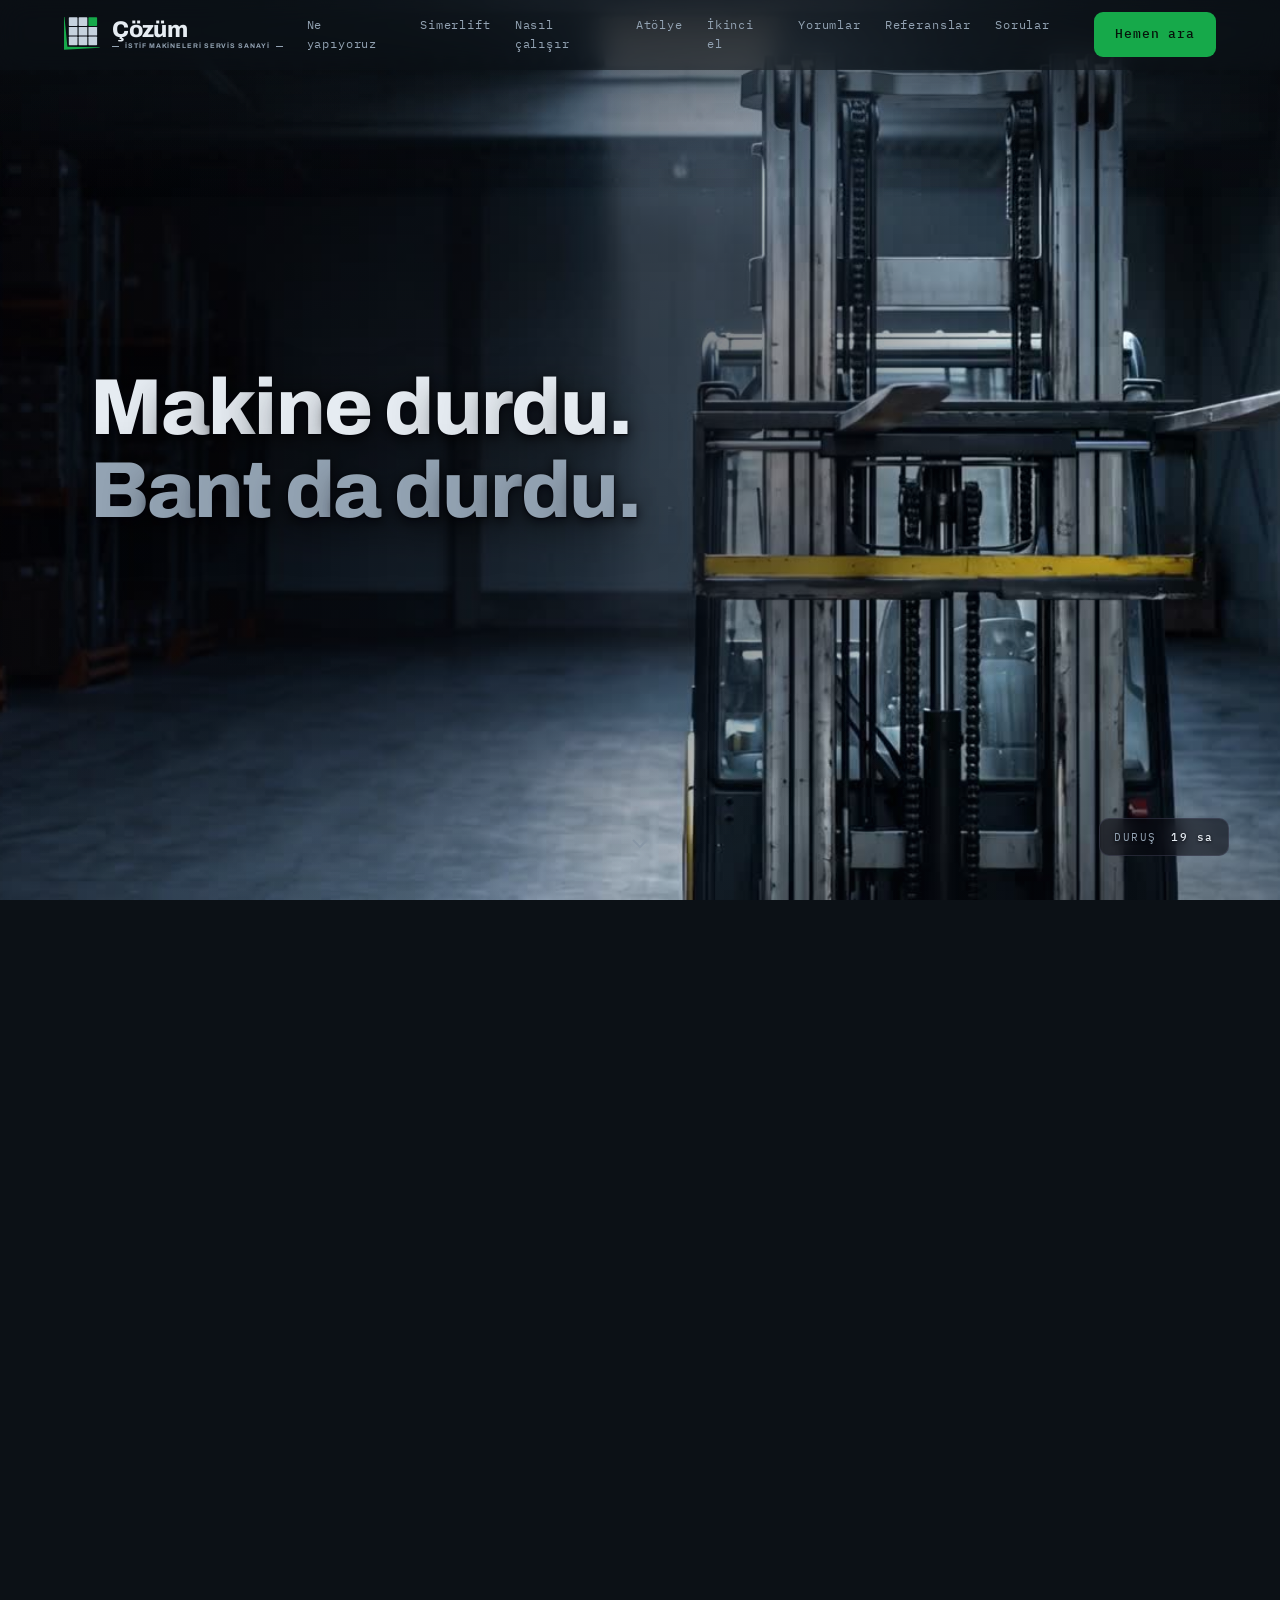
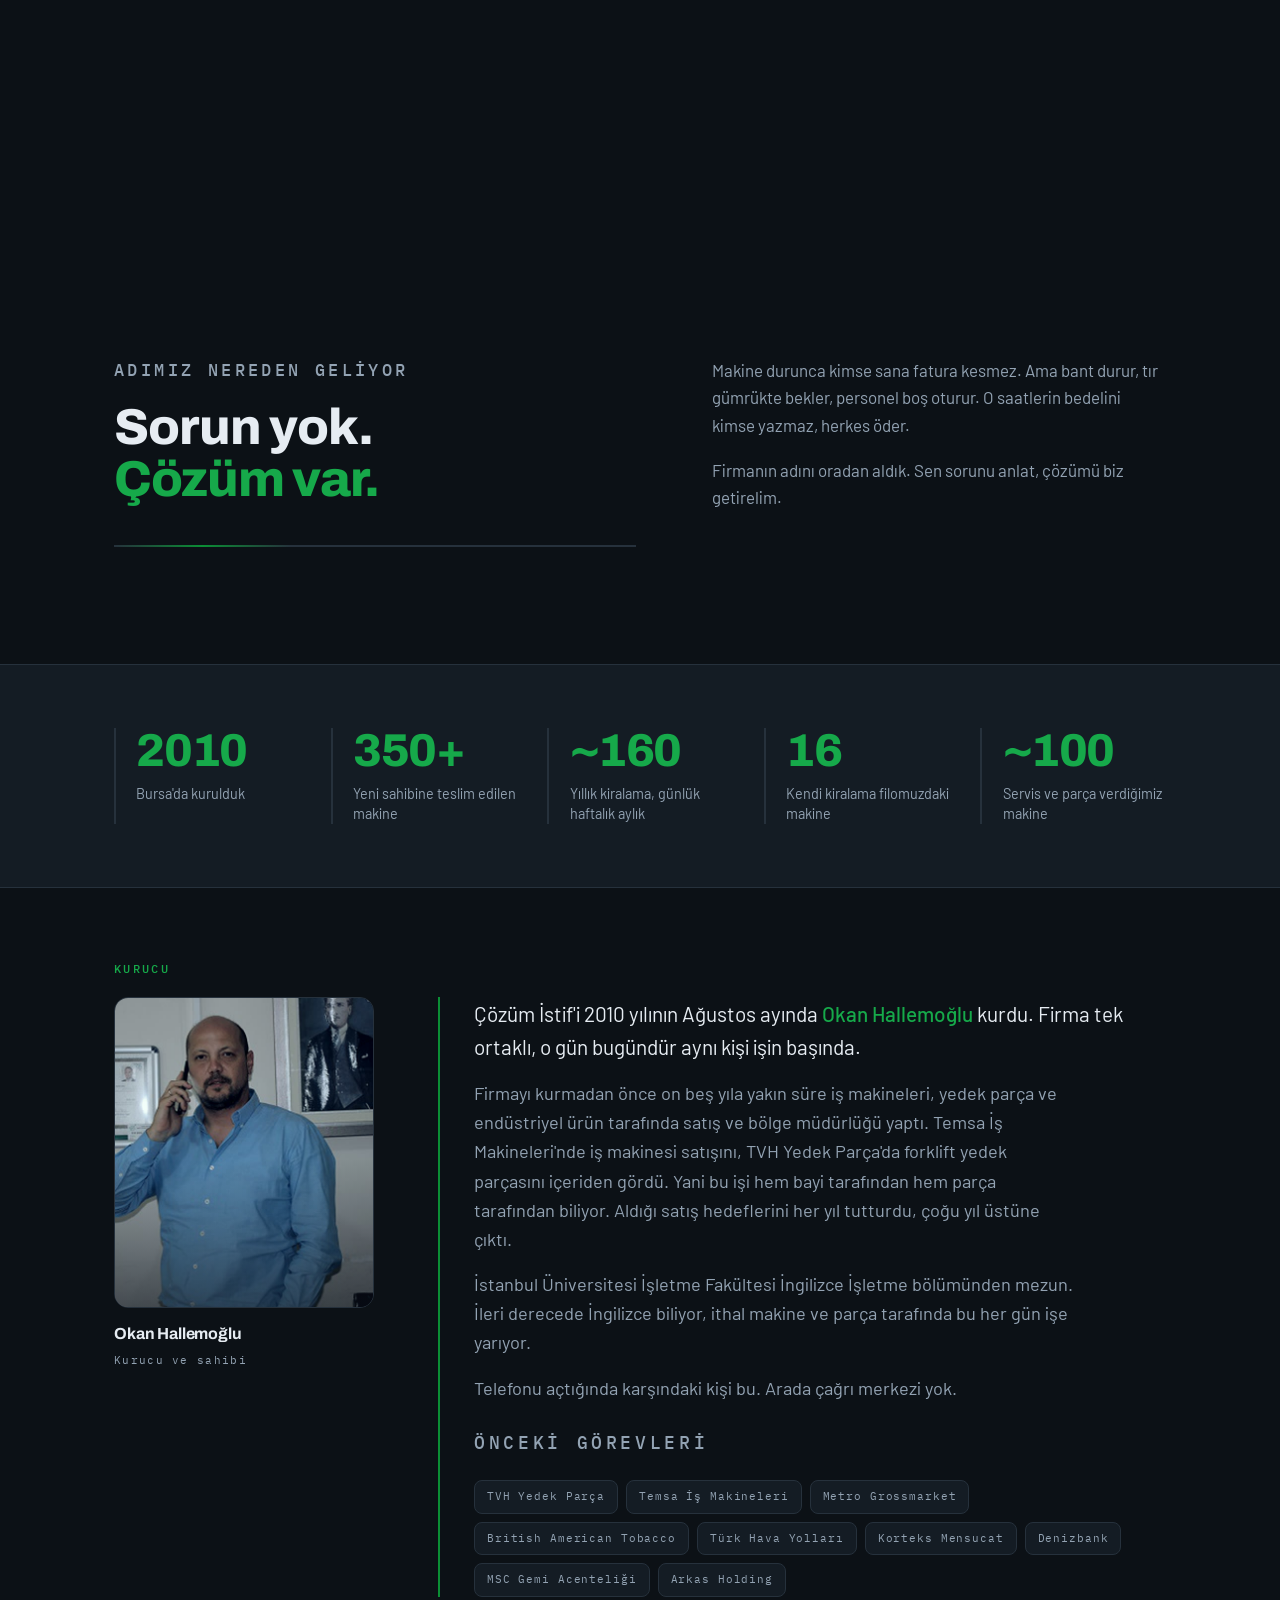
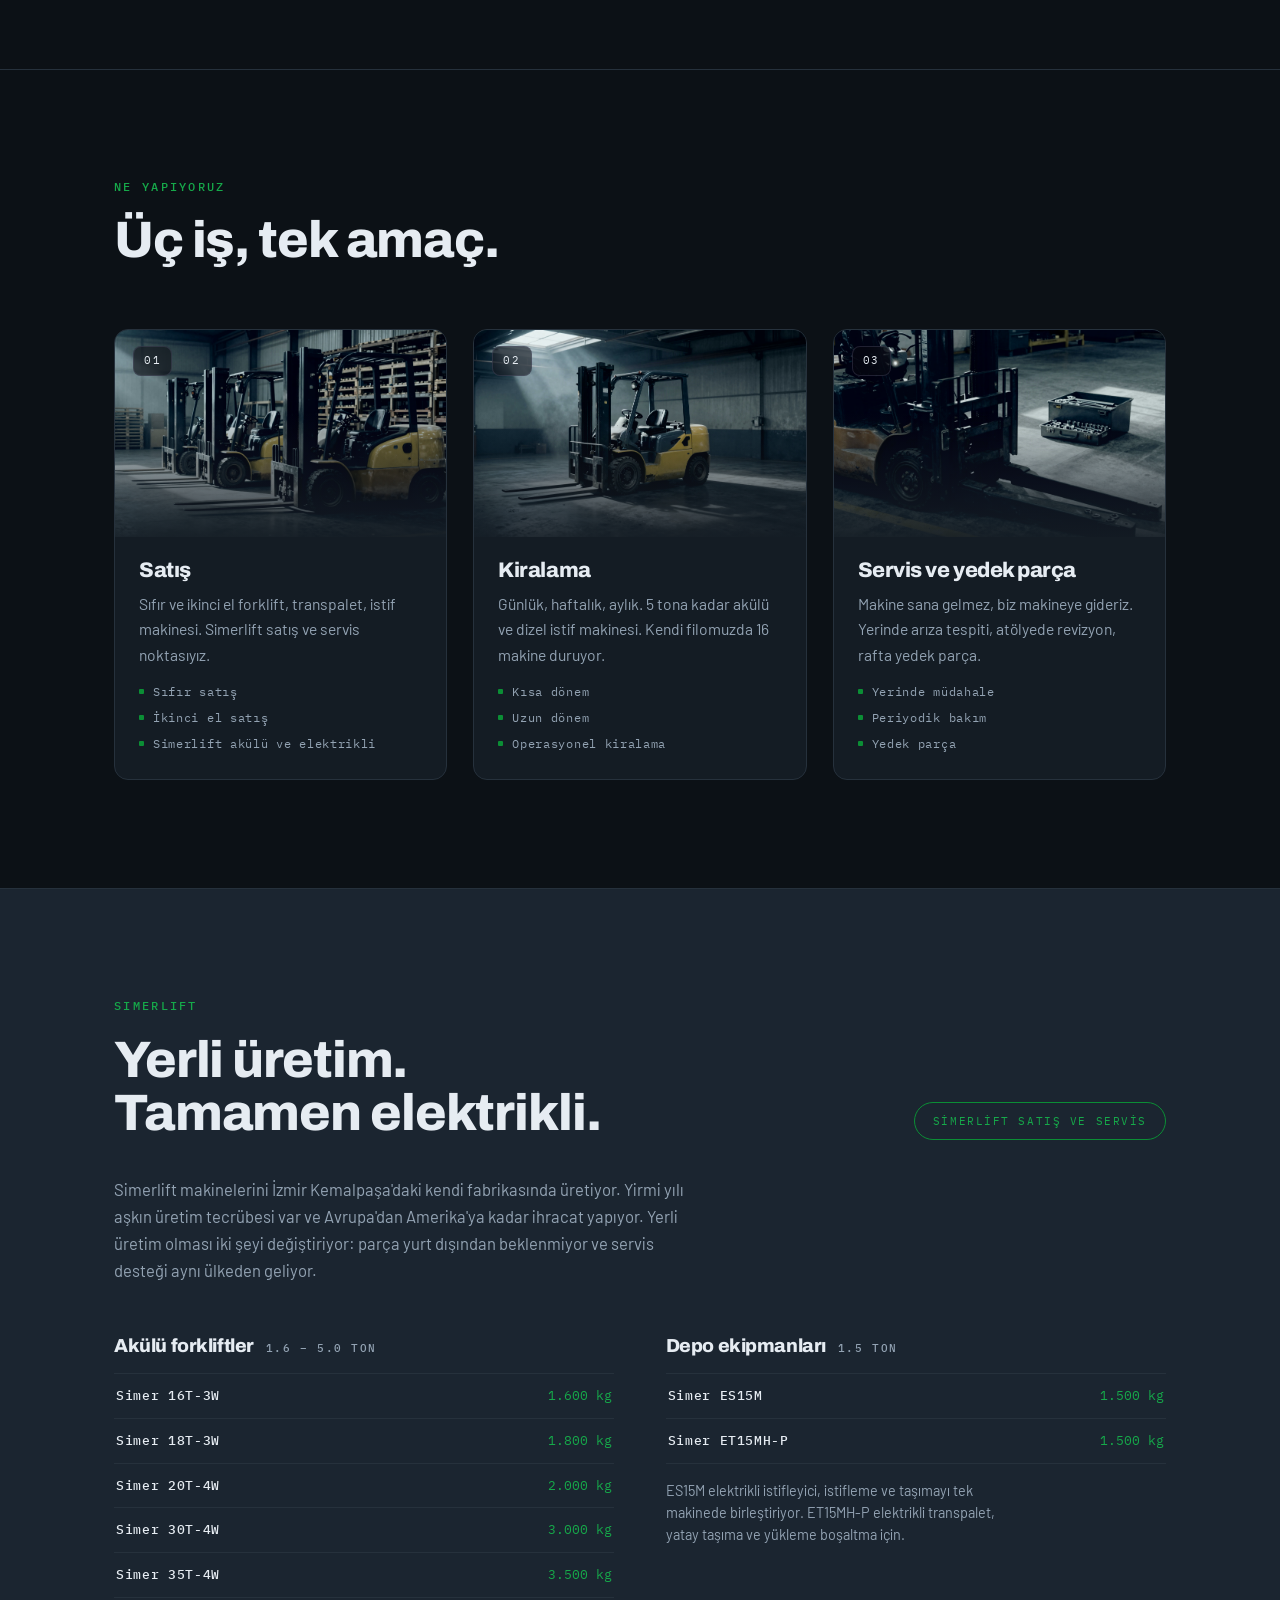
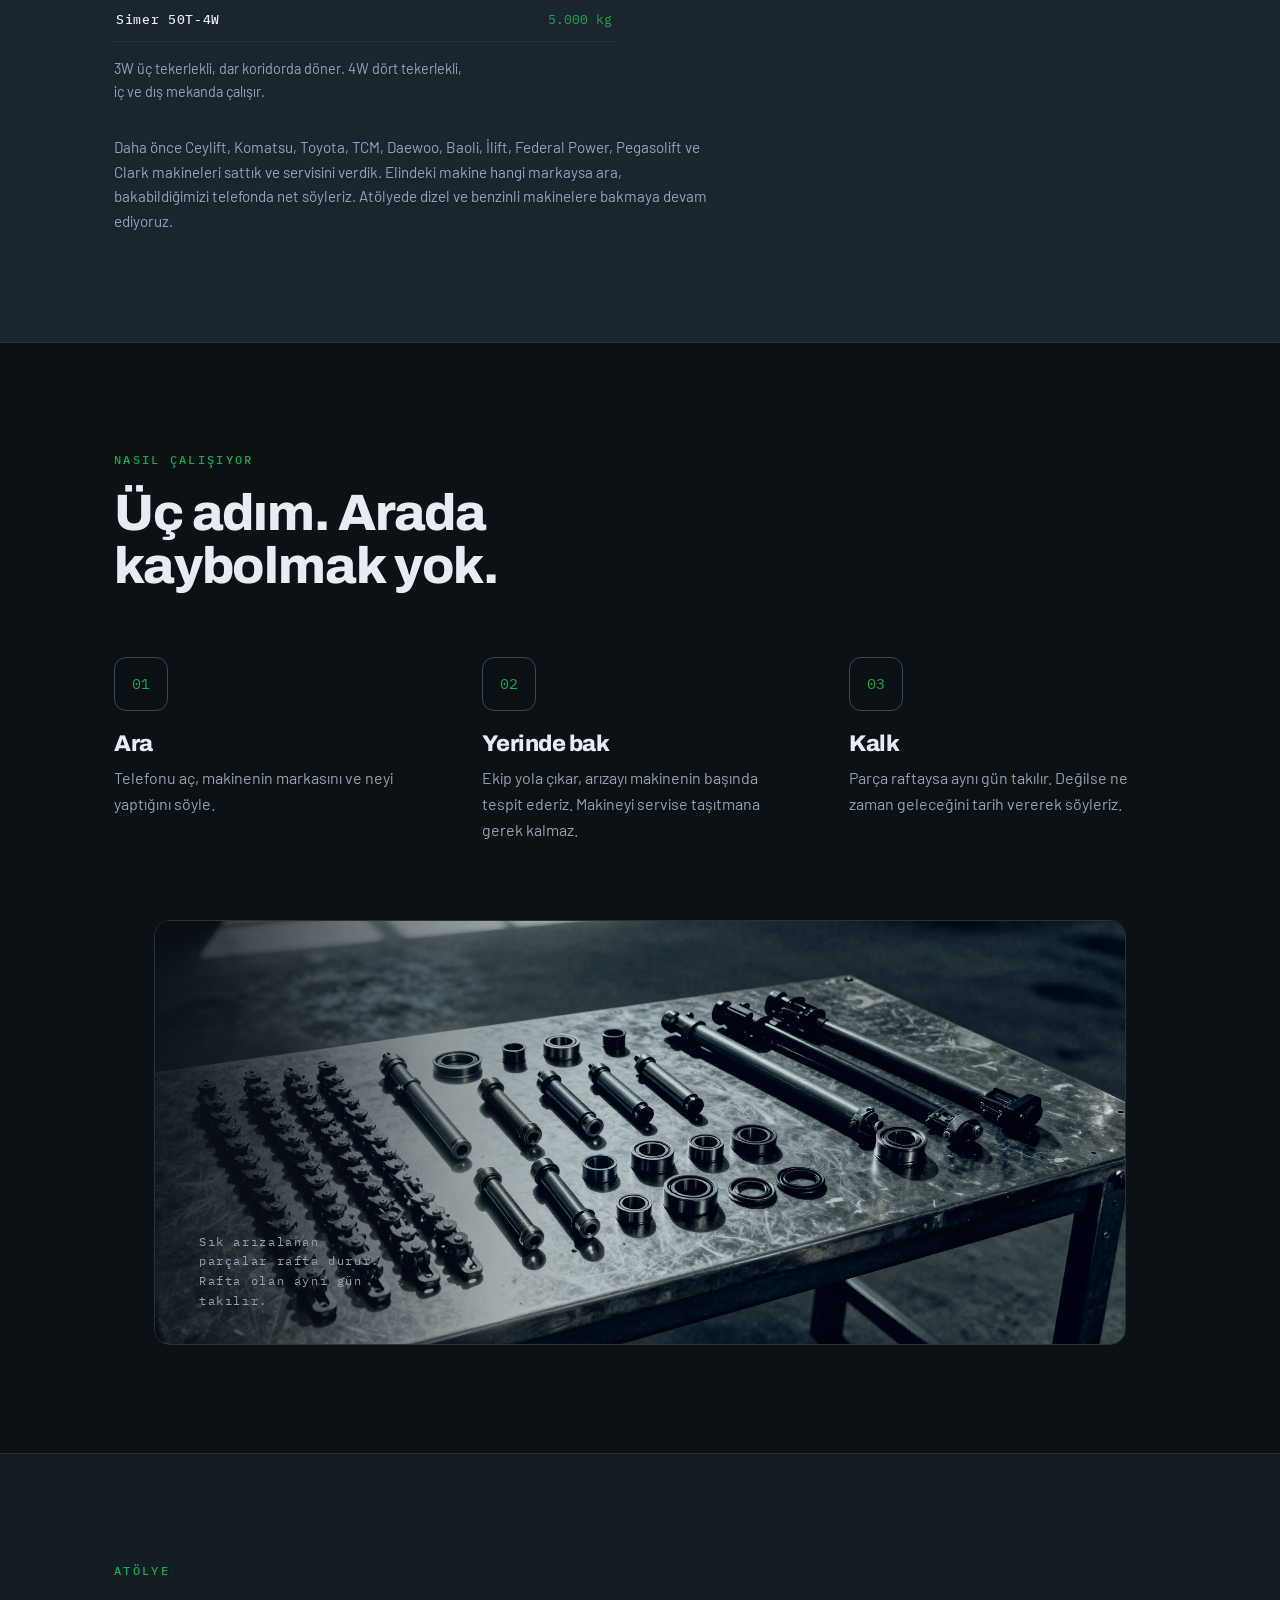
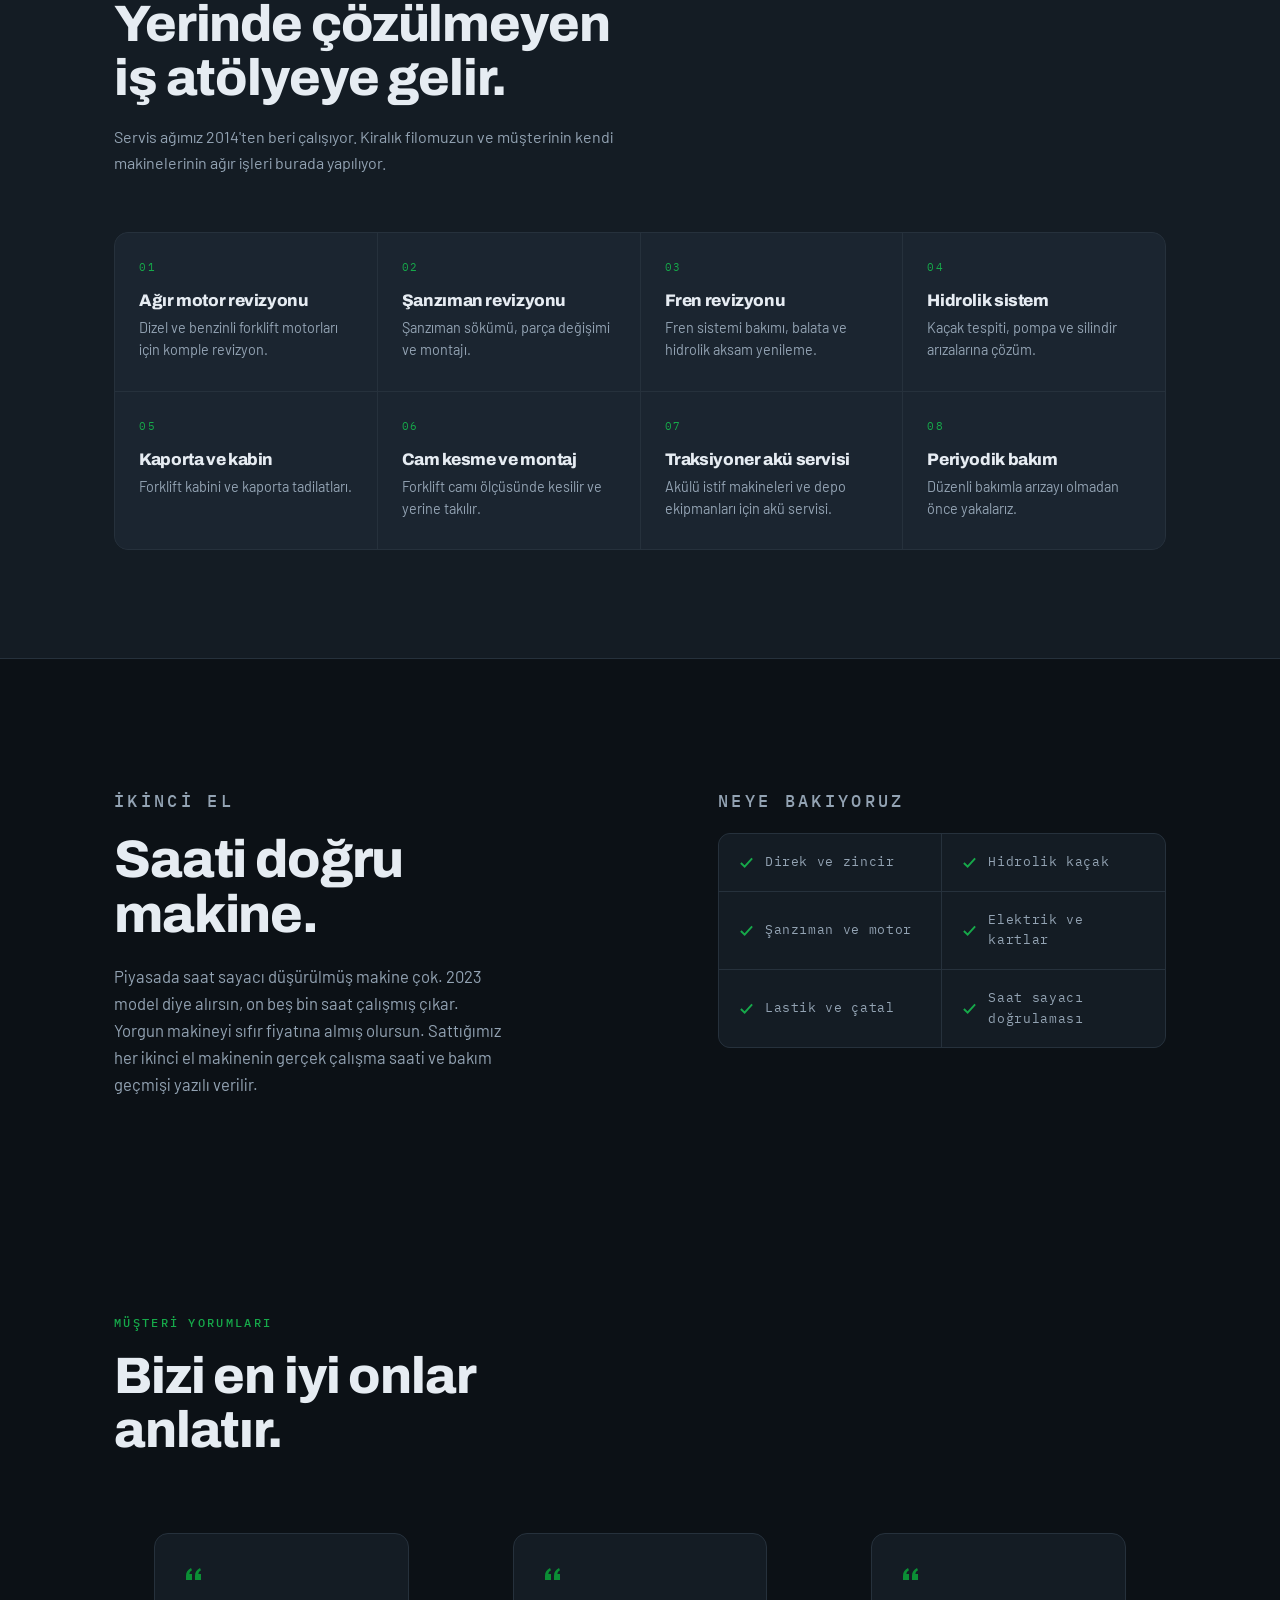
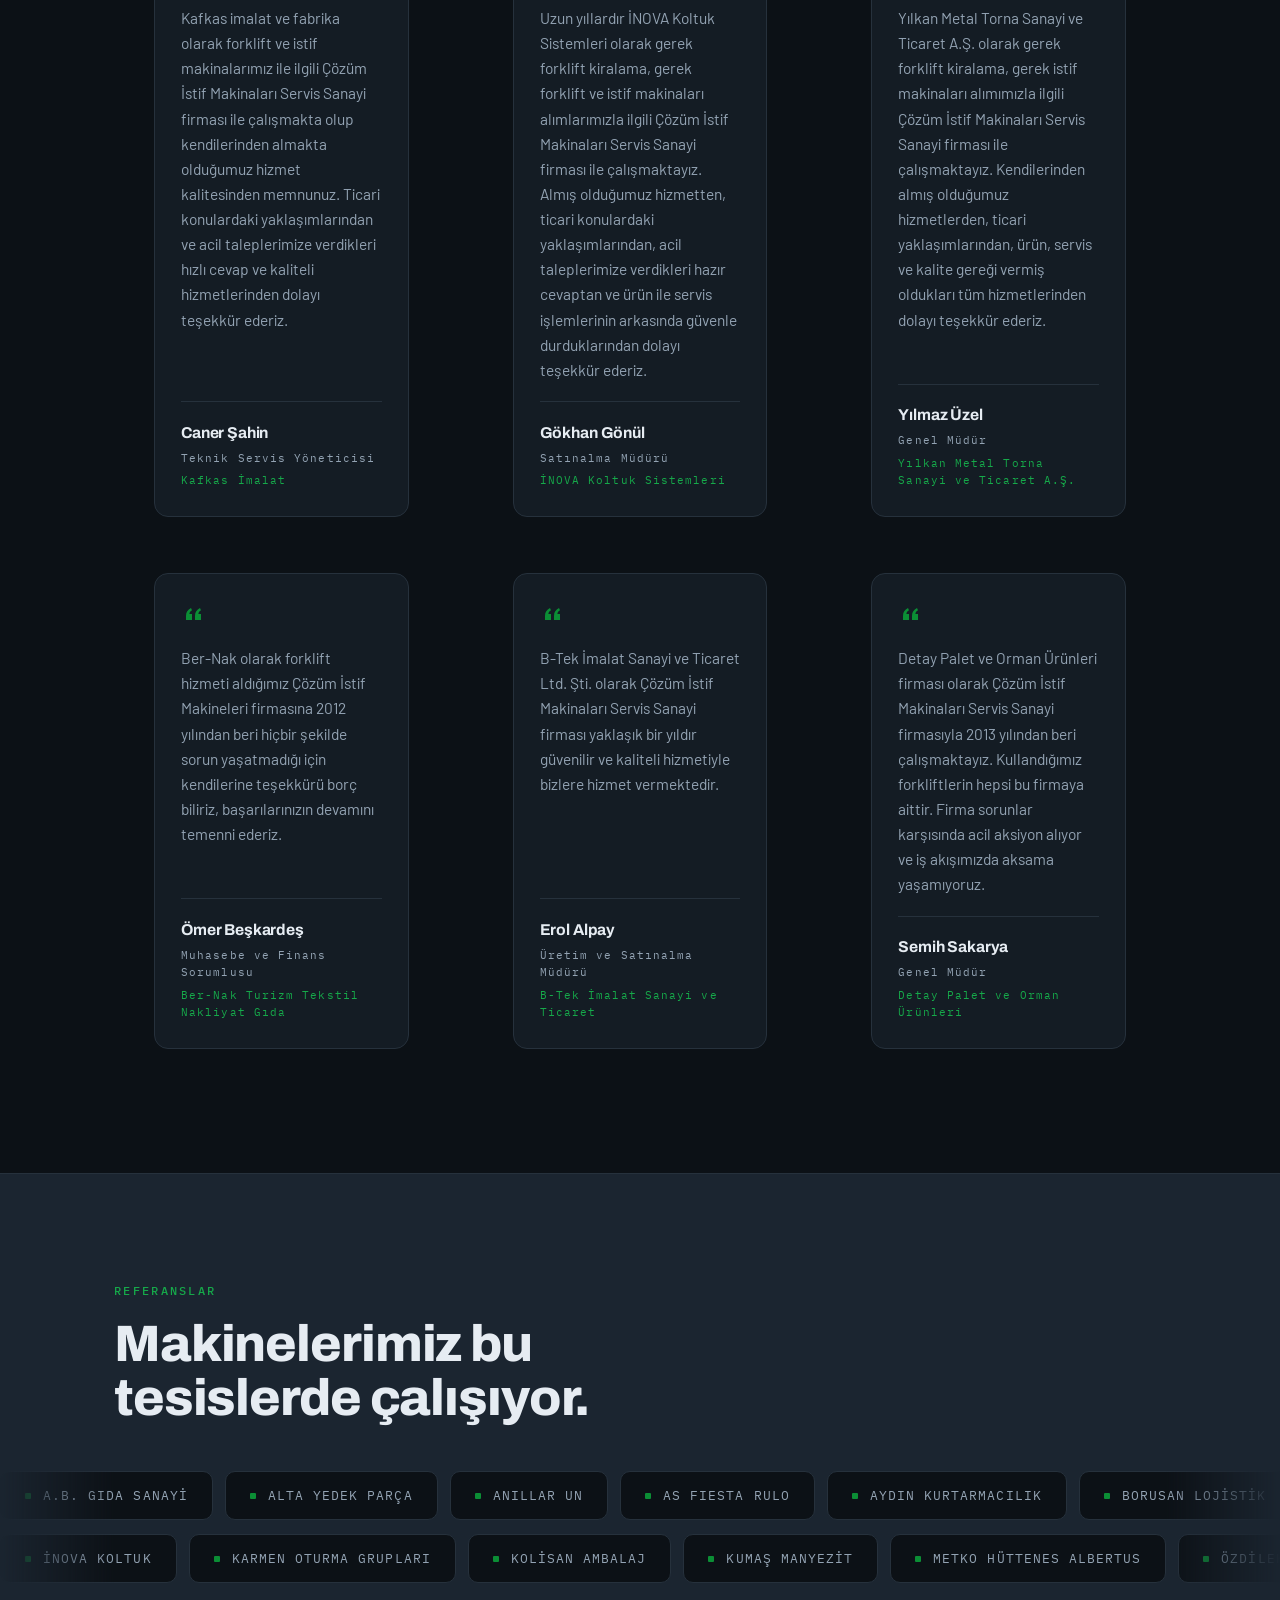
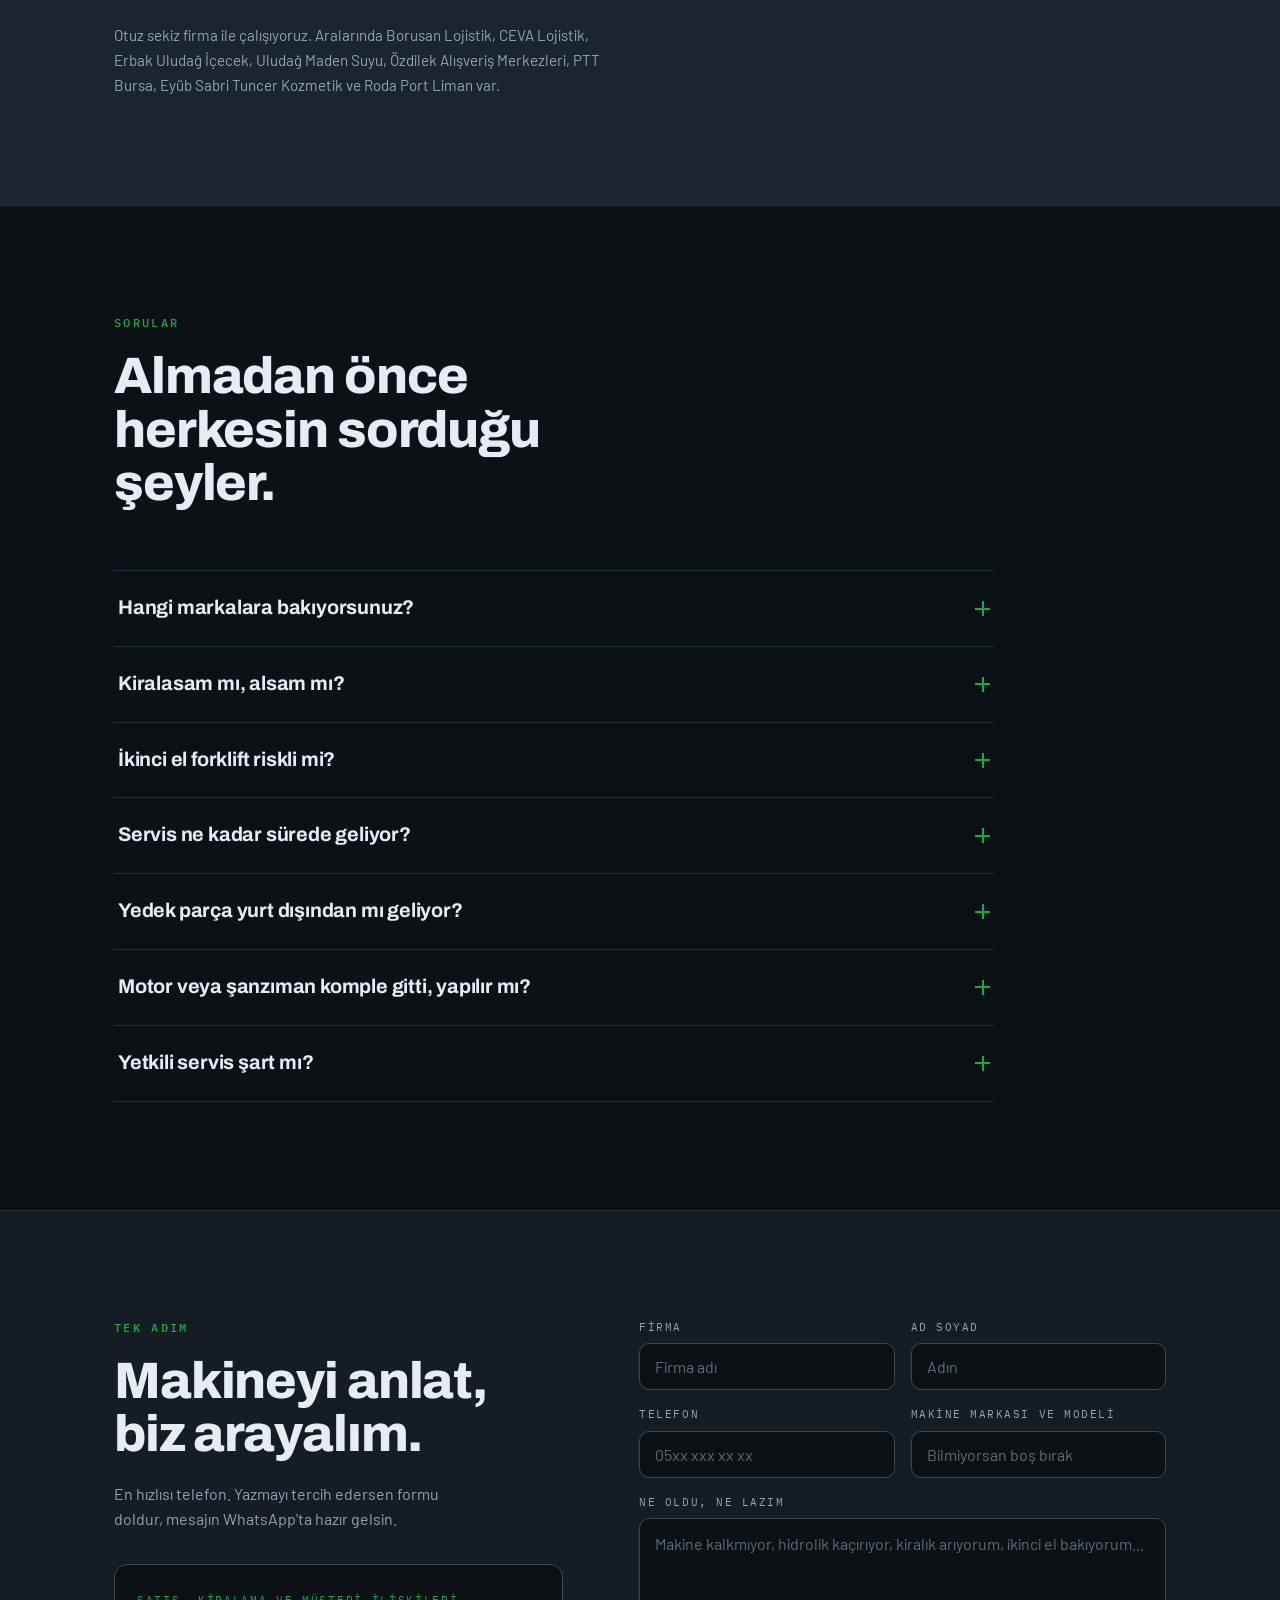
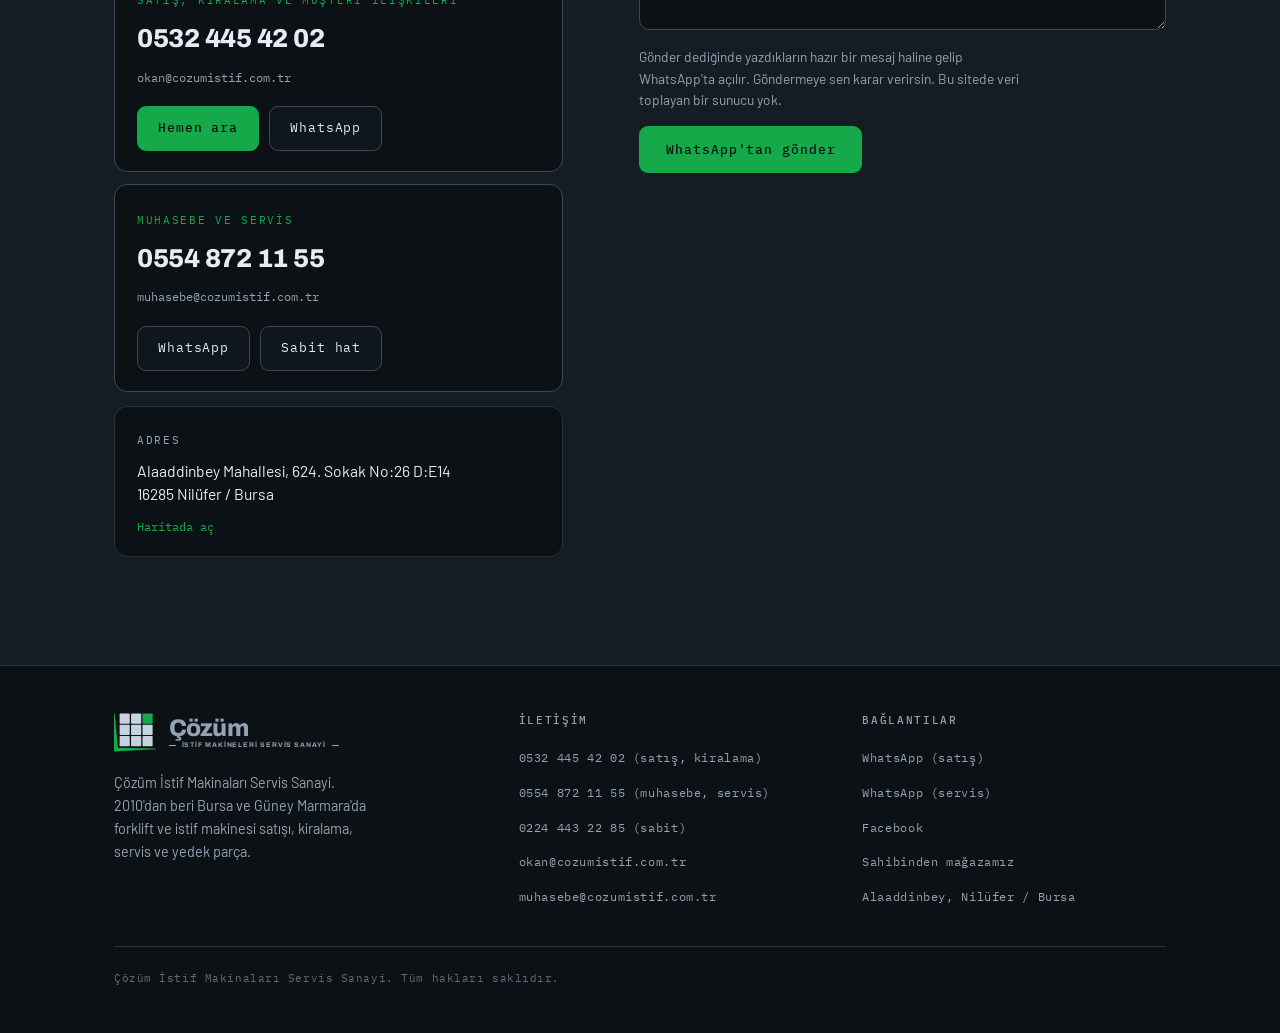
==== cozum-istif/index.html @ 2b9a7115 "Ornek calisma sitelerini GitHub Pages icin hazirla Cozum Istif ve Bademli Garage demo siteleri tek d" ====
<!DOCTYPE html>
<html lang="tr">
<head>
<meta charset="utf-8">
<meta name="viewport" content="width=device-width, initial-scale=1, viewport-fit=cover">
<meta name="robots" content="noindex, nofollow">
<title>Çözüm İstif | Bursa forklift satış, kiralama, servis ve yedek parça</title>
<meta name="description" content="2010'dan beri Bursa'da forklift ve istif makinesi satışı, kiralama, yerinde servis ve yedek parça. Simerlift satış ve servis. Gün değil, saat konuşuruz.">
<meta name="theme-color" content="#0C1116">
<meta name="format-detection" content="telephone=no">

<!-- DEPLOY STEP: og:url ve og:image mutlak adres ister, canlıya çıkarken gerçek adresle değiştirilecek -->
<meta property="og:type" content="website">
<meta property="og:site_name" content="Çözüm İstif Makinaları Servis Sanayi">
<meta property="og:title" content="Çözüm İstif | Bursa forklift satış, kiralama, servis">
<meta property="og:description" content="2010'dan beri Bursa'da forklift ve istif makinesi. Simerlift satış ve servis. Gün değil, saat konuşuruz.">
<meta property="og:url" content="PLACEHOLDER_LIVE_URL">
<meta property="og:image" content="PLACEHOLDER_LIVE_URL/assets/hero-ending.jpg">
<meta name="twitter:card" content="summary_large_image">

<link rel="icon" href="data:image/svg+xml,%3Csvg xmlns='http://www.w3.org/2000/svg' viewBox='0 0 116 112'%3E%3Crect x='-14' y='-16' width='150' height='150' fill='%230C1116'/%3E%3Cpath d='M0,3 L0,105 L111,99 L111,97 L10.5,95.5 L1.5,3 Z' fill='%2316A94A'/%3E%3Cg fill='%23C6D2DE'%3E%3Crect x='15' y='4' width='27' height='27' rx='2'/%3E%3Crect x='45.5' y='4' width='27' height='27' rx='2'/%3E%3Crect x='15' y='34' width='27' height='27' rx='2'/%3E%3Crect x='45.5' y='34' width='27' height='27' rx='2'/%3E%3Crect x='76' y='34' width='27' height='27' rx='2'/%3E%3Crect x='15' y='64' width='27' height='27' rx='2'/%3E%3Crect x='45.5' y='64' width='27' height='27' rx='2'/%3E%3Crect x='76' y='64' width='27' height='27' rx='2'/%3E%3C/g%3E%3Crect x='76' y='4' width='27' height='27' rx='2' fill='%2316A94A'/%3E%3C/svg%3E">

<!-- Yapisal veri: Google'in adresi, telefonu ve hizmet bolgesini arama sonucunda
     gostermesi icin. DEPLOY STEP: url ve image alanlari canli adresle degisecek. -->
<script type="application/ld+json">
{
  "@context": "https://schema.org",
  "@type": "LocalBusiness",
  "@id": "PLACEHOLDER_LIVE_URL/#kurulus",
  "name": "Çözüm İstif Makinaları Servis Sanayi",
  "alternateName": "Çözüm İstif",
  "description": "2010'dan beri Bursa'da forklift ve istif makinesi satışı, kiralama, yerinde servis ve yedek parça. Simerlift satış ve servis.",
  "url": "PLACEHOLDER_LIVE_URL",
  "image": "PLACEHOLDER_LIVE_URL/assets/hero-ending.jpg",
  "telephone": "+90 532 445 42 02",
  "email": "okan@cozumistif.com.tr",
  "foundingDate": "2010-08",
  "founder": { "@type": "Person", "name": "Okan Hallemoğlu" },
  "address": {
    "@type": "PostalAddress",
    "streetAddress": "Alaaddinbey Mahallesi, 624. Sokak No:26 D:E14",
    "addressLocality": "Nilüfer",
    "addressRegion": "Bursa",
    "postalCode": "16285",
    "addressCountry": "TR"
  },
  "geo": { "@type": "GeoCoordinates", "latitude": 40.2114818, "longitude": 28.9180058 },
  "areaServed": [
    { "@type": "AdministrativeArea", "name": "Bursa" },
    { "@type": "AdministrativeArea", "name": "Güney Marmara" }
  ],
  "contactPoint": [
    { "@type": "ContactPoint", "telephone": "+90 532 445 42 02", "contactType": "sales", "email": "okan@cozumistif.com.tr", "availableLanguage": ["tr", "en"] },
    { "@type": "ContactPoint", "telephone": "+90 554 872 11 55", "contactType": "technical support", "email": "muhasebe@cozumistif.com.tr", "availableLanguage": ["tr"] },
    { "@type": "ContactPoint", "telephone": "+90 224 443 22 85", "contactType": "customer service", "availableLanguage": ["tr"] }
  ],
  "sameAs": [
    "https://www.facebook.com/cozumistif.makineleri",
    "https://cozumistifmakinalari.sahibinden.com/"
  ],
  "knowsAbout": ["Forklift", "İstif makinesi", "Transpalet", "Forklift kiralama", "Forklift servisi", "Forklift yedek parça", "Simerlift"]
}
</script>

<link rel="preconnect" href="https://fonts.googleapis.com">
<link rel="preconnect" href="https://fonts.gstatic.com" crossorigin>
<link rel="stylesheet" href="https://fonts.googleapis.com/css2?family=Archivo:wght@700;800&family=Barlow:wght@400;500&family=IBM+Plex+Mono:wght@500&display=swap">

<style>
/* ============================================================
   1. Belirteçler. Yeşil, markanın kendi logosundan örneklendi (#0B8E35),
      yazı okunurluğu için bir tık açıldı.
   ============================================================ */
:root{
  --canvas:#0C1116;
  --panel:#141C24;
  --panel-2:#1B2530;
  --accent:#16A94A;
  --accent-hover:#21C25B;
  --accent-muted:#0B8E35;
  --text-primary:#E6ECF2;
  --text-secondary:#93A3B3;
  --line:#26313C;
  --line-strong:#3B4855;

  --display:'Archivo',system-ui,sans-serif;
  --body:'Barlow',system-ui,sans-serif;
  --mono:'IBM Plex Mono',ui-monospace,monospace;

  --ease:cubic-bezier(.22,.61,.36,1);
  --ease-soft:cubic-bezier(.4,0,.2,1);

  --tshadow:0 1px 2px rgba(5,5,10,.95),0 3px 12px rgba(5,5,10,.78),0 10px 44px rgba(5,5,10,.8);

  --wrap:1180px;
  --pad:clamp(20px,5vw,64px);
}

*,*::before,*::after{box-sizing:border-box}

html,body{overflow-x:hidden;overflow-x:clip}
html{scroll-behavior:smooth}

body{
  margin:0;background:var(--canvas);color:var(--text-primary);
  font-family:var(--body);font-size:clamp(16px,1.05vw,17.5px);line-height:1.62;
  -webkit-font-smoothing:antialiased;
  opacity:0;transition:opacity .7s var(--ease-soft);
}
body.ready{opacity:1}

h1,h2,h3,h4{font-family:var(--display);font-weight:800;line-height:1.04;letter-spacing:-.022em;margin:0}
p{margin:0}
img{max-width:100%;display:block}
a{color:inherit}

.wrap{width:100%;max-width:var(--wrap);margin-inline:auto;padding-inline:var(--pad)}
[id]{scroll-margin-top:clamp(76px,10vh,104px)}

.kicker{
  font-family:var(--mono);font-weight:500;font-size:.72rem;letter-spacing:.20em;
  text-transform:uppercase;color:var(--accent);margin-bottom:1.1rem;
}
.kicker.quiet{color:var(--text-secondary)}

.sr-only{position:absolute;width:1px;height:1px;padding:0;margin:-1px;overflow:hidden;clip:rect(0 0 0 0);white-space:nowrap;border:0}

.skip{
  position:absolute;left:12px;top:-64px;z-index:200;
  background:var(--accent);color:#06120A;padding:12px 20px;border-radius:8px;
  font-family:var(--mono);font-size:.82rem;text-decoration:none;
  transition:top .25s var(--ease);
}
.skip:focus{top:12px}
:focus-visible{outline:2px solid var(--accent);outline-offset:3px;border-radius:4px}

/* ============================================================
   2. Ortam katmanı
   ============================================================ */
.env{position:fixed;inset:0;z-index:0;pointer-events:none;overflow:hidden}
/* Not: burada eskiden filter:blur(28px) vardı. Ölçtüm, kare hızını 60'tan 30'a
   düşürüyordu çünkü büyük sabit katmanda her karede yeniden hesaplanıyor.
   Aynı yumuşaklığı çok duraklı geçişle, filtresiz alıyoruz. */
.env-shaft{
  position:absolute;top:-30%;left:6%;width:60%;height:170%;
  background:linear-gradient(97deg,
    rgba(147,163,179,0) 0%,
    rgba(147,163,179,.018) 14%,
    rgba(147,163,179,.045) 28%,
    rgba(147,163,179,.072) 42%,
    rgba(147,163,179,.048) 54%,
    rgba(147,163,179,.022) 68%,
    rgba(147,163,179,.008) 82%,
    rgba(147,163,179,0) 100%);
  transform-origin:50% 0;
  animation:shaftDrift 96s var(--ease-soft) -22s infinite alternate;
}
@keyframes shaftDrift{0%{transform:translate3d(-6%,0,0) rotate(-1.6deg)}100%{transform:translate3d(14%,0,0) rotate(1.9deg)}}
.env-glow{
  position:absolute;left:50%;bottom:-24%;width:120vw;height:70vh;transform:translateX(-50%);
  background:radial-gradient(ellipse 60% 60% at 50% 100%,rgba(22,169,74,.05) 0%,rgba(22,169,74,0) 70%);
  animation:glowBreathe 74s ease-in-out -18s infinite alternate;
}
@keyframes glowBreathe{0%{opacity:.55}100%{opacity:1}}
.env-grain{
  position:absolute;inset:-50%;opacity:.045;
  background-image:url("data:image/svg+xml,%3Csvg xmlns='http://www.w3.org/2000/svg' width='220' height='220'%3E%3Cfilter id='n'%3E%3CfeTurbulence type='fractalNoise' baseFrequency='.82' numOctaves='3'/%3E%3C/filter%3E%3Crect width='220' height='220' filter='url(%23n)'/%3E%3C/svg%3E");
  animation:grainShift 108s steps(6) infinite;
}
@keyframes grainShift{
  0%,100%{transform:translate3d(0,0,0)}16%{transform:translate3d(-1.2%,1%,0)}
  33%{transform:translate3d(1%,-1.4%,0)}50%{transform:translate3d(-.8%,-.6%,0)}
  66%{transform:translate3d(1.4%,.8%,0)}83%{transform:translate3d(-.4%,1.2%,0)}
}

/* ============================================================
   3. İmza öğe: direk rayı
   ============================================================ */
.mastrail{position:fixed;left:26px;top:118px;bottom:118px;width:34px;z-index:6;pointer-events:none}
.mastrail-track{position:absolute;inset:0}
.mastrail-track svg{width:100%;height:100%;display:block}
.mastrail-car{
  position:absolute;left:0;top:0;width:34px;height:26px;
  transform:translate3d(0,calc(var(--pp,0) * var(--railpx,0) * 1px),0);
  will-change:transform;
}
.mastrail-car svg{width:100%;height:100%;display:block}
.mastrail-pct{
  position:absolute;left:44px;top:0;
  transform:translate3d(0,calc(var(--pp,0) * var(--railpx,0) * 1px),0);
  font-family:var(--mono);font-size:.62rem;letter-spacing:.1em;
  color:var(--text-secondary);opacity:.5;white-space:nowrap;padding-top:6px;
}
@media (max-width:1339px){.mastrail{display:none}}
@media (max-height:620px){.mastrail{display:none}}

/* ============================================================
   4. Üst menü
   ============================================================ */
.nav{
  position:fixed;top:0;left:0;right:0;z-index:60;
  display:flex;align-items:center;gap:24px;padding:12px var(--pad);
  background:rgba(12,17,22,.55);
  backdrop-filter:blur(14px);-webkit-backdrop-filter:blur(14px);
  border-bottom:1px solid transparent;
  transition:background .45s var(--ease-soft),border-color .45s var(--ease-soft),padding .45s var(--ease-soft);
}
.nav.stuck{background:rgba(12,17,22,.92);border-bottom-color:var(--line);padding-block:9px}
/* Logo kilidi: işaret elle çizilmiş vektör (her boyutta keskin, renge girer),
   yazı sitenin kendi başlık fontuyla dizildi. */
.brand{display:flex;align-items:center;gap:11px;flex:0 0 auto;text-decoration:none;color:var(--text-primary)}
.brand-mark{width:auto;height:36px;flex:0 0 auto;color:#C6D2DE;transition:height .45s var(--ease-soft)}
.nav.stuck .brand-mark{height:31px}
.brand-text{display:flex;flex-direction:column;gap:2px;line-height:1}
.brand-text b{
  font-family:var(--display);font-weight:800;font-size:1.42rem;
  letter-spacing:-.028em;line-height:1;transition:font-size .45s var(--ease-soft);
}
.nav.stuck .brand-text b{font-size:1.24rem}
.brand-text i{
  display:flex;align-items:center;gap:6px;font-style:normal;
  font-family:var(--display);font-weight:700;font-size:.42rem;
  letter-spacing:.135em;text-transform:uppercase;color:var(--text-secondary);
  white-space:nowrap;
}
.brand-text i::before,.brand-text i::after{content:"";height:1px;width:7px;background:currentColor;flex:0 0 auto}
@media (max-width:520px){
  .brand-text i{display:none}
  .brand-mark{height:32px}
}
.nav-links{display:flex;gap:24px;margin-left:auto;align-items:baseline}
.nav-links a{
  font-family:var(--mono);font-size:.75rem;letter-spacing:.07em;
  color:var(--text-secondary);text-decoration:none;transition:color .3s var(--ease);
}
.nav-links a:hover{color:var(--text-primary)}
@media (max-width:1180px){.nav-links{display:none}}

.btn{
  display:inline-flex;align-items:center;justify-content:center;gap:9px;
  font-family:var(--mono);font-size:.8rem;letter-spacing:.07em;
  padding:11px 20px;border-radius:9px;text-decoration:none;border:1px solid transparent;cursor:pointer;
  transition:background .3s var(--ease),color .3s var(--ease),border-color .3s var(--ease),transform .3s var(--ease);
}
.btn-primary{background:var(--accent);color:#06120A;font-weight:500}
.btn-primary:hover{background:var(--accent-hover);transform:translateY(-2px)}
.btn-ghost{border-color:var(--line-strong);color:var(--text-primary);background:rgba(20,28,36,.5)}
.btn-ghost:hover{border-color:var(--accent);color:var(--accent);transform:translateY(-2px)}
.nav .btn{margin-left:20px;flex:0 0 auto}
@media (max-width:1180px){.nav .btn{margin-left:auto}}
@media (pointer:coarse){.btn{min-height:44px;display:inline-flex;align-items:center;justify-content:center}}

/* ============================================================
   5. Kaydırmalı kahraman
   ============================================================ */
.hero{position:relative;height:560vh;z-index:2}
.stage{position:sticky;top:0;height:100vh;overflow:hidden;background:var(--canvas)}
.poster{position:absolute;inset:0;background-size:cover;background-position:center;transition:opacity .8s var(--ease-soft)}
.stage video{
  position:absolute;inset:0;width:100%;height:100%;object-fit:cover;
  opacity:0;transition:opacity .8s var(--ease-soft);transform:translateZ(0);will-change:transform;
}
.stage.video-ready video{opacity:1}
.stage.video-ready .poster{opacity:0}
.stage.video-failed video{display:none}

.scrim{position:absolute;inset:0;pointer-events:none;background:radial-gradient(ellipse 120% 90% at 50% 45%,rgba(10,10,18,0) 35%,rgba(10,10,18,.62) 100%)}
.stage::after{content:"";position:absolute;inset:0;pointer-events:none;background:linear-gradient(to bottom,rgba(12,17,22,.75) 0%,rgba(12,17,22,0) 22%)}

.ring{position:absolute;left:50%;bottom:44px;transform:translateX(-50%);width:48px;height:48px;color:var(--accent);opacity:.85;transition:opacity .5s var(--ease-soft)}
.ring circle{transform:rotate(-90deg);transform-origin:50% 50%;transition:stroke-dashoffset .18s linear}
.stage.video-ready .ring{opacity:0}
.chevron{position:absolute;left:50%;bottom:44px;transform:translateX(-50%);width:26px;height:26px;color:var(--text-secondary);animation:chev 2.8s var(--ease-soft) -1s infinite}
@keyframes chev{0%,100%{transform:translate(-50%,0);opacity:.45}50%{transform:translate(-50%,7px);opacity:.9}}

.bands{position:absolute;inset:0}
.band{position:absolute;inset:0;display:flex;align-items:center;opacity:0;pointer-events:none;text-shadow:var(--tshadow)}
.band::before{
  content:"";position:absolute;inset:-4%;pointer-events:none;
  opacity:calc(.25 + .75 * var(--k,1));
  background:radial-gradient(ellipse 74% 62% at var(--sx,30%) 50%,
    rgba(5,5,10,var(--sa,.66)) 0%,rgba(5,5,10,var(--sb,.44)) 46%,rgba(5,5,10,0) 76%);
}
.band::after{
  content:"";position:absolute;inset:0;pointer-events:none;
  opacity:calc(.34 + .66 * var(--k,1));
  background:linear-gradient(100deg,rgba(5,7,12,var(--la,0)) 0%,rgba(5,7,12,var(--lb,0)) 40%,rgba(5,7,12,0) 68%);
}
.band-inner{position:relative;width:min(620px,50%);margin-left:clamp(24px,7vw,116px);z-index:2}
/* bant yazıları başlık etiketi değil (h1 en sonda geliyor), o yüzden
   başlık tipografisini burada açıkça vermek gerekiyor */
.band .bh,.band h1{
  font-family:var(--display);font-weight:800;line-height:1.04;letter-spacing:-.022em;
  font-size:clamp(2.5rem,6.2vw,5rem);max-width:15ch;
}
.band .line2{display:block;color:var(--text-secondary)}
.band .sub{margin-top:1.3rem;max-width:34ch;font-size:clamp(1rem,1.35vw,1.2rem);color:#CBD5DE;line-height:1.5}
.band .cta-row{display:flex;flex-wrap:wrap;gap:12px;margin-top:2rem}
.band .btn{text-shadow:none}
.band.live{pointer-events:auto}
.band.live *{pointer-events:auto}

.w{display:inline-block;white-space:pre}
.c{display:inline-block;white-space:pre}

.e-drift .w{--kc:clamp(0,(var(--k,0) - var(--th,0)) * 2.8,1);opacity:var(--kc);transform:translateY(calc((1 - var(--kc)) * -26px))}
.e-grid .c{--kc:clamp(0,(var(--k,0) - var(--th,0)) * 2.6,1);opacity:var(--kc);transform:translateX(calc((1 - var(--kc)) * var(--jx,0px)))}
.e-punch .w{
  --kc:clamp(0,(var(--k,0) - var(--th,0)) * 3,1);
  --ks:clamp(0,(var(--k,0) - var(--th,0) - var(--sd,.1)) * var(--ss,3.2),1);
  opacity:var(--kc);
  transform:scale(calc(.6 + (.4 + var(--ov,.12)) * var(--kc) - var(--ov,.12) * var(--ks)));
}
.e-punch .w.em{--ov:.24;--sd:.16;--ss:2.6}
.e-settle .w{--kc:clamp(0,(var(--k,0) - var(--th,0)) * 2.6,1);opacity:var(--kc);transform:translateY(calc((1 - var(--kc)) * 20px))}
.e-settle .sub{--ks:clamp(0,(var(--k,0) - .66) * 4,1);opacity:var(--ks);transform:translateY(calc((1 - var(--ks)) * 16px))}
.e-settle .cta-row{--kb:clamp(0,(var(--k,0) - .78) * 5,1);opacity:var(--kb);transform:translateY(calc((1 - var(--kb)) * 16px))}

.hud{
  position:absolute;right:clamp(20px,4vw,54px);bottom:44px;
  display:flex;align-items:baseline;gap:14px;
  font-family:var(--mono);font-size:.7rem;letter-spacing:.14em;color:var(--text-secondary);
  background:rgba(8,8,15,.55);border:1px solid rgba(96,96,126,.3);border-radius:10px;padding:9px 14px;
  backdrop-filter:blur(10px);-webkit-backdrop-filter:blur(10px);text-shadow:0 1px 3px rgba(5,5,10,.85);
}
.hud b{color:var(--text-primary);font-weight:500}
@media (max-height:560px){.hud,.ring,.chevron{display:none}}
@media (max-width:1080px){.hud{display:none}}

/* ============================================================
   6. Durağan kahraman
   ============================================================ */
.static-hero{display:none;position:relative;min-height:100svh;align-items:flex-end;overflow:hidden;z-index:2}
.sh-media{position:absolute;inset:0;background:url('assets/hero-ending.jpg') center/cover no-repeat}
.sh-media::after{content:"";position:absolute;inset:0;background:linear-gradient(to bottom,rgba(12,17,22,.82) 0%,rgba(12,17,22,.35) 34%,rgba(12,17,22,.55) 62%,rgba(12,17,22,.96) 100%)}
.sh-inner{position:relative;width:100%;max-width:var(--wrap);margin-inline:auto;padding:0 var(--pad) clamp(56px,11vh,104px);text-shadow:var(--tshadow)}
.sh-inner h1{font-size:clamp(2.3rem,8.5vw,3.6rem);max-width:13ch}
.sh-inner .sub{margin-top:1.1rem;max-width:38ch;color:#CBD5DE;font-size:1.02rem;line-height:1.55}
.sh-inner .cta-row{display:flex;flex-wrap:wrap;gap:11px;margin-top:1.9rem}
.sh-inner .btn{text-shadow:none}

/* ============================================================
   7. Ortak bölüm iskeleti
   ============================================================ */
main{position:relative;z-index:3;background:var(--canvas)}
section{position:relative}
.sec{padding-block:clamp(84px,12vh,148px)}
.sec-line{height:1px;background:linear-gradient(to right,transparent,var(--line) 18%,var(--line) 82%,transparent)}
.h-lg{font-size:clamp(2rem,4.4vw,3.2rem)}

.reveal{opacity:0;transform:translateY(26px);transition:opacity .85s var(--ease),transform .85s var(--ease)}
.reveal.in{opacity:1;transform:none}
.stag>*{opacity:0;transform:translateY(22px);transition:opacity .8s var(--ease),transform .8s var(--ease)}
.stag.in>*{opacity:1;transform:none}
.stag.in>*:nth-child(1){transition-delay:0ms}
.stag.in>*:nth-child(2){transition-delay:85ms}
.stag.in>*:nth-child(3){transition-delay:170ms}
.stag.in>*:nth-child(4){transition-delay:255ms}
.stag.in>*:nth-child(5){transition-delay:340ms}
.stag.in>*:nth-child(6){transition-delay:425ms}
.stag.done>*:nth-child(1),.stag.done>*:nth-child(2),.stag.done>*:nth-child(3),
.stag.done>*:nth-child(4),.stag.done>*:nth-child(5),.stag.done>*:nth-child(6){transition-delay:0s !important}

/* ============================================================
   8. Önerme
   ============================================================ */
.premise{padding-block:clamp(84px,13vh,160px)}
.premise-grid{display:grid;grid-template-columns:minmax(0,1.15fr) minmax(0,1fr);gap:clamp(32px,6vw,88px);align-items:start}
.premise h2{font-size:clamp(1.95rem,4.1vw,3.15rem);max-width:17ch}
.premise h2 em{font-style:normal;color:var(--accent)}
.premise p{color:var(--text-secondary);max-width:46ch;font-size:1.06rem}
.premise .rule{position:relative;height:2px;width:100%;margin-top:2.4rem;background:var(--line);overflow:hidden}
.premise .rule::after{
  content:"";position:absolute;inset:0;width:34%;
  background:linear-gradient(to right,transparent,var(--accent-muted),transparent);
  animation:ruleSweep 9s var(--ease-soft) -2.4s infinite;
}
@keyframes ruleSweep{0%{transform:translateX(-110%)}55%,100%{transform:translateX(330%)}}
@media (max-width:860px){.premise-grid{grid-template-columns:1fr;gap:26px}}

/* ============================================================
   9. Rakamlar
   ============================================================ */
.figures{background:var(--panel);border-block:1px solid var(--line);padding-block:clamp(52px,7vh,84px)}
.fig-grid{display:grid;grid-template-columns:repeat(5,minmax(0,1fr));gap:clamp(14px,2.4vw,32px)}
.fig{border-left:2px solid var(--line);padding-left:clamp(14px,1.6vw,22px)}
.fig b{
  display:block;font-family:var(--display);font-weight:800;
  font-size:clamp(1.9rem,3.6vw,2.9rem);line-height:1;color:var(--accent);
  letter-spacing:-.03em;font-variant-numeric:tabular-nums;
}
.fig span{display:block;margin-top:.6rem;font-size:.9rem;color:var(--text-secondary);line-height:1.4}
@media (max-width:900px){.fig-grid{grid-template-columns:repeat(2,minmax(0,1fr));gap:22px}}
@media (max-width:420px){.fig-grid{grid-template-columns:1fr}}

/* ============================================================
   9b. Kurucu notu: rakamların arkasında kim var
   ============================================================ */
.founder{border-bottom:1px solid var(--line);padding-block:clamp(56px,8vh,96px)}
.founder-grid{display:grid;grid-template-columns:minmax(0,260px) minmax(0,1fr);gap:clamp(28px,5vw,64px);align-items:start}
.founder-photo{position:relative;border-radius:14px;overflow:hidden;border:1px solid var(--line);background:var(--panel)}
.founder-photo img{width:100%;height:auto;display:block;aspect-ratio:5/6;object-fit:cover;object-position:50% 22%}
.founder-photo::after{content:"";position:absolute;inset:0;background:linear-gradient(to bottom,rgba(12,17,22,0) 52%,rgba(12,17,22,.55) 100%)}
.founder-cap{
  margin-top:12px;font-family:var(--mono);font-size:.68rem;letter-spacing:.12em;
  color:var(--text-secondary);line-height:1.7;
}
.founder-cap b{display:block;font-family:var(--display);font-weight:700;font-size:1rem;letter-spacing:-.01em;color:var(--text-primary);margin-bottom:.25rem}
.founder-body{border-left:2px solid var(--accent-muted);padding-left:clamp(20px,3vw,34px)}
.founder-body p{font-size:clamp(1rem,1.45vw,1.14rem);line-height:1.6;color:var(--text-secondary);max-width:60ch}
.founder-body p:first-child{color:var(--text-primary);font-size:clamp(1.06rem,1.7vw,1.3rem)}
.founder-body p+p{margin-top:1rem}
.founder-body b{font-weight:500;color:var(--accent)}
.founder-prev{list-style:none;padding:0;margin:1.4rem 0 0;display:flex;flex-wrap:wrap;gap:8px}
.founder-prev li{
  font-family:var(--mono);font-size:.68rem;letter-spacing:.08em;color:var(--text-secondary);
  border:1px solid var(--line);border-radius:8px;padding:7px 12px;background:var(--panel);
  transition:border-color .35s var(--ease),color .35s var(--ease);
}
.founder-prev li:hover{border-color:var(--accent-muted);color:var(--text-primary)}
@media (max-width:760px){
  .founder-grid{grid-template-columns:1fr;gap:26px}
  .founder-photo{max-width:220px}
}

/* ============================================================
   10. Ne yapıyoruz: üç kart
   ============================================================ */
.cards{display:grid;grid-template-columns:repeat(3,minmax(0,1fr));gap:clamp(16px,2.2vw,26px);margin-top:clamp(38px,5vw,62px)}
.card{position:relative;border:1px solid var(--line);border-radius:14px;overflow:hidden;background:var(--panel);transition:border-color .45s var(--ease),transform .45s var(--ease)}
.card:hover{border-color:var(--line-strong);transform:translateY(-4px)}
.card-media{position:relative;aspect-ratio:16/10;overflow:hidden}
.card-media img{width:100%;height:100%;object-fit:cover;transition:transform 1.1s var(--ease)}
.card:hover .card-media img{transform:scale(1.045)}
.card-media::after{content:"";position:absolute;inset:0;background:linear-gradient(to bottom,rgba(12,17,22,0) 40%,rgba(20,28,36,.92) 100%)}
.card-body{padding:22px 24px 26px}
.card h3{font-size:1.32rem;margin-bottom:.6rem}
.card p{color:var(--text-secondary);font-size:.98rem;max-width:32ch}
.card ul{list-style:none;padding:0;margin:1rem 0 0;display:grid;gap:.45rem}
.card ul li{font-family:var(--mono);font-size:.72rem;letter-spacing:.06em;color:var(--text-secondary);display:flex;gap:9px;align-items:baseline}
.card ul li::before{content:"";width:5px;height:5px;flex:0 0 auto;border-radius:1px;background:var(--accent-muted);transform:translateY(-2px)}
.card-no{
  position:absolute;top:16px;left:18px;z-index:2;
  font-family:var(--mono);font-size:.68rem;letter-spacing:.16em;color:var(--text-primary);
  background:rgba(8,8,15,.55);border:1px solid rgba(96,96,126,.3);border-radius:8px;padding:5px 10px;
  backdrop-filter:blur(10px);-webkit-backdrop-filter:blur(10px);
}
@media (max-width:900px){.cards{grid-template-columns:1fr}}

/* ============================================================
   11. Simerlift
   ============================================================ */
.simer{background:var(--panel-2);border-block:1px solid var(--line)}
.simer-head{display:flex;flex-wrap:wrap;gap:20px 40px;align-items:flex-end;justify-content:space-between}
.simer-badge{
  font-family:var(--mono);font-size:.7rem;letter-spacing:.14em;text-transform:uppercase;
  color:var(--accent);border:1px solid var(--accent-muted);border-radius:999px;padding:9px 18px;white-space:nowrap;
}
.simer-lede{margin-top:clamp(24px,3vw,36px);color:var(--text-secondary);max-width:64ch;font-size:1.04rem}
.simer-cols{display:grid;grid-template-columns:repeat(2,minmax(0,1fr));gap:clamp(24px,4vw,56px);margin-top:clamp(32px,4.5vw,52px)}
.simer-col h3{font-size:1.18rem;margin-bottom:1.1rem;display:flex;align-items:baseline;gap:12px}
.simer-col h3 small{font-family:var(--mono);font-weight:500;font-size:.68rem;letter-spacing:.14em;color:var(--text-secondary)}
.simer-foot{margin-top:1rem;font-size:.9rem;color:var(--text-secondary);max-width:44ch;line-height:1.55}
.models{list-style:none;padding:0;margin:0;border-top:1px solid var(--line)}
.models li{
  display:flex;align-items:baseline;gap:16px;padding:11px 2px;border-bottom:1px solid var(--line);
  transition:background .35s var(--ease),padding-left .35s var(--ease);
}
.models li:hover{background:rgba(22,169,74,.055);padding-left:10px}
.models b{font-family:var(--mono);font-weight:500;font-size:.82rem;letter-spacing:.05em;color:var(--text-primary);min-width:9ch}
.models span{margin-left:auto;font-family:var(--mono);font-size:.8rem;color:var(--accent);font-variant-numeric:tabular-nums}
.models li.new b::after{content:"YENİ";margin-left:10px;font-size:.6rem;letter-spacing:.12em;color:var(--accent);vertical-align:super}
.simer-note{margin-top:2rem;color:var(--text-secondary);font-size:.95rem;max-width:66ch}
@media (max-width:820px){.simer-cols{grid-template-columns:1fr;gap:34px}}

/* ============================================================
   12. Nasıl çalışıyor
   ============================================================ */
.how-rail{position:relative;margin-top:clamp(40px,5vw,66px)}
.how-line{position:absolute;left:0;right:0;top:26px;height:2px;pointer-events:none}
.how-line svg{width:100%;height:2px;display:block;overflow:visible}
.how-line path{stroke:var(--accent-muted);stroke-width:2;fill:none;stroke-dasharray:var(--len,1000);stroke-dashoffset:calc(var(--len,1000) * (1 - var(--draw,0)))}
.steps{display:grid;grid-template-columns:repeat(3,minmax(0,1fr));gap:clamp(24px,4vw,56px);position:relative}
.step-no{
  display:inline-flex;align-items:center;justify-content:center;width:54px;height:54px;border-radius:12px;
  border:1px solid var(--line-strong);background:var(--canvas);
  font-family:var(--mono);font-size:.92rem;color:var(--accent);margin-bottom:1.3rem;position:relative;z-index:2;
}
.step h3{font-size:1.42rem;margin-bottom:.6rem}
.step p{color:var(--text-secondary);max-width:32ch}
@media (max-width:900px){.steps{grid-template-columns:1fr;gap:34px}.how-line{display:none}}
.band-img{margin-top:clamp(48px,6vw,82px);position:relative;border-radius:16px;overflow:hidden;border:1px solid var(--line);aspect-ratio:16/7}
.band-img img{width:100%;height:100%;object-fit:cover}
.band-img::after{content:"";position:absolute;inset:0;background:linear-gradient(to right,rgba(12,17,22,.86) 0%,rgba(12,17,22,.12) 46%,rgba(12,17,22,0) 100%)}
.band-img figcaption{
  position:absolute;left:clamp(20px,4vw,44px);bottom:clamp(18px,3vw,34px);z-index:2;
  font-family:var(--mono);font-size:.72rem;letter-spacing:.14em;color:var(--text-secondary);max-width:26ch;line-height:1.7;
}
@media (max-width:700px){.band-img{aspect-ratio:4/3}}

/* ============================================================
   13. Atölye
   ============================================================ */
.shop{background:var(--panel);border-block:1px solid var(--line)}
.shop-head{max-width:56ch}
.shop-grid{display:grid;grid-template-columns:repeat(4,minmax(0,1fr));gap:1px;background:var(--line);border:1px solid var(--line);border-radius:14px;overflow:hidden;margin-top:clamp(36px,5vw,56px)}
.shop-item{background:var(--panel-2);padding:26px 24px 30px;transition:background .4s var(--ease)}
.shop-item:hover{background:#202B37}
.shop-item i{
  display:block;font-style:normal;font-family:var(--mono);font-size:.66rem;letter-spacing:.16em;
  color:var(--accent);margin-bottom:1rem;
}
.shop-item h3{font-size:1.05rem;margin-bottom:.5rem}
.shop-item p{color:var(--text-secondary);font-size:.9rem;line-height:1.5}
@media (max-width:960px){.shop-grid{grid-template-columns:repeat(2,minmax(0,1fr))}}
@media (max-width:560px){.shop-grid{grid-template-columns:1fr}}

/* ============================================================
   14. İkinci el
   ============================================================ */
.used-grid{display:grid;grid-template-columns:minmax(0,1fr) minmax(0,.85fr);gap:clamp(32px,6vw,80px);align-items:start}
.used h2{font-size:clamp(2rem,4.4vw,3.3rem);max-width:11ch}
.used p{color:var(--text-secondary);margin-top:1.3rem;max-width:44ch;font-size:1.04rem}
.checks{list-style:none;padding:0;margin:0;display:grid;grid-template-columns:repeat(2,minmax(0,1fr));gap:1px;background:var(--line);border:1px solid var(--line);border-radius:12px;overflow:hidden}
.checks li{
  background:var(--panel);padding:18px 20px;font-family:var(--mono);font-size:.8rem;letter-spacing:.05em;
  color:var(--text-secondary);display:flex;align-items:center;gap:11px;transition:color .4s var(--ease),background .4s var(--ease);
}
.checks li:hover{color:var(--text-primary);background:var(--panel-2)}
.checks li svg{width:15px;height:15px;flex:0 0 auto;color:var(--accent)}
@media (max-width:860px){.used-grid{grid-template-columns:1fr;gap:32px}.checks{grid-template-columns:1fr}}

/* ============================================================
   15. Müşteri yorumları
   ============================================================ */
.quotes{display:grid;grid-template-columns:repeat(3,minmax(0,1fr));gap:clamp(16px,2.2vw,24px);margin-top:clamp(38px,5vw,60px)}
.quote{
  background:var(--panel);border:1px solid var(--line);border-radius:14px;padding:28px 26px 26px;
  display:flex;flex-direction:column;gap:1.2rem;transition:border-color .45s var(--ease),transform .45s var(--ease);
}
.quote:hover{border-color:var(--line-strong);transform:translateY(-4px)}
.quote svg{width:24px;height:24px;color:var(--accent-muted);flex:0 0 auto}
.quote blockquote{margin:0;color:var(--text-secondary);font-size:.97rem;line-height:1.62}
.quote figcaption{margin-top:auto;padding-top:1.1rem;border-top:1px solid var(--line)}
.quote figcaption b{display:block;font-family:var(--display);font-weight:700;font-size:.98rem;letter-spacing:-.01em}
.quote figcaption span{display:block;font-family:var(--mono);font-size:.68rem;letter-spacing:.1em;color:var(--text-secondary);margin-top:.3rem}
.quote figcaption em{display:block;font-style:normal;font-family:var(--mono);font-size:.68rem;letter-spacing:.1em;color:var(--accent);margin-top:.3rem}
@media (max-width:1000px){.quotes{grid-template-columns:repeat(2,minmax(0,1fr))}}
@media (max-width:680px){.quotes{grid-template-columns:1fr}}

/* ============================================================
   16. Referanslar: akan isim şeridi
   ============================================================ */
.refs{background:var(--panel-2);border-block:1px solid var(--line);overflow:hidden}
.marquee{position:relative;margin-top:clamp(30px,4vw,46px);
  -webkit-mask-image:linear-gradient(to right,transparent,#000 9%,#000 91%,transparent);
  mask-image:linear-gradient(to right,transparent,#000 9%,#000 91%,transparent)}
.mq-track{display:flex;width:max-content;gap:0;will-change:transform}
.mq-a{animation:mqA 78s linear infinite}
.mq-b{animation:mqB 92s linear infinite}
@keyframes mqA{from{transform:translate3d(0,0,0)}to{transform:translate3d(-50%,0,0)}}
@keyframes mqB{from{transform:translate3d(-50%,0,0)}to{transform:translate3d(0,0,0)}}
.marquee+.marquee{margin-top:14px}
.mq-item{
  flex:0 0 auto;display:inline-flex;align-items:center;
  font-family:var(--mono);font-size:.82rem;letter-spacing:.08em;color:var(--text-secondary);
  padding:13px 24px;margin-right:12px;
  border:1px solid var(--line);border-radius:10px;background:var(--canvas);white-space:nowrap;
}
.mq-item::before{content:"";width:6px;height:6px;border-radius:1px;background:var(--accent-muted);margin-right:12px;flex:0 0 auto}
.refs-note{margin-top:clamp(26px,3.5vw,40px);color:var(--text-secondary);font-size:.95rem;max-width:56ch}

/* ============================================================
   17. Sorular
   ============================================================ */
.faq{max-width:880px;margin-top:clamp(38px,5vw,60px)}
.qa{border-top:1px solid var(--line)}
.qa:last-child{border-bottom:1px solid var(--line)}
.qa-q{
  width:100%;background:none;border:0;cursor:pointer;color:inherit;
  display:flex;align-items:baseline;gap:20px;text-align:left;padding:24px 4px;
  font-family:var(--display);font-weight:700;font-size:clamp(1.02rem,1.75vw,1.24rem);
  letter-spacing:-.01em;line-height:1.35;transition:color .3s var(--ease);
}
.qa-q:hover{color:var(--accent)}
.qa-mark{margin-left:auto;flex:0 0 auto;width:15px;height:15px;position:relative;align-self:center}
.qa-mark::before,.qa-mark::after{content:"";position:absolute;background:var(--accent);transition:transform .45s var(--ease),opacity .45s var(--ease)}
.qa-mark::before{left:0;top:6.5px;width:15px;height:2px}
.qa-mark::after{left:6.5px;top:0;width:2px;height:15px}
.qa[data-open="1"] .qa-mark::after{transform:rotate(90deg);opacity:0}
.qa-a{display:grid;grid-template-rows:0fr;transition:grid-template-rows .5s var(--ease)}
.qa[data-open="1"] .qa-a{grid-template-rows:1fr}
.qa-a>div{overflow:hidden}
.qa-a p{color:var(--text-secondary);max-width:64ch;padding:0 4px 26px;font-size:1rem}

/* ============================================================
   18. İletişim
   ============================================================ */
.contact{background:var(--panel);border-top:1px solid var(--line)}
.contact-grid{display:grid;grid-template-columns:minmax(0,.92fr) minmax(0,1.08fr);gap:clamp(34px,6vw,80px);align-items:start}
.contact h2{font-size:clamp(2rem,4.4vw,3.2rem);max-width:12ch}
.contact .lede{color:var(--text-secondary);margin-top:1.2rem;max-width:40ch}
.lines{margin-top:2rem;display:grid;gap:12px}
.line-card{border:1px solid var(--line-strong);border-radius:13px;padding:20px 22px;background:var(--canvas)}
.line-card .label{font-family:var(--mono);font-size:.66rem;letter-spacing:.16em;color:var(--accent);text-transform:uppercase}
.line-card .num{display:block;margin-top:.45rem;font-family:var(--display);font-weight:800;font-size:clamp(1.24rem,2.3vw,1.62rem);color:var(--text-primary);text-decoration:none;letter-spacing:-.01em;transition:color .3s var(--ease)}
.line-card .num:hover{color:var(--accent)}
.line-card .mail{display:inline-block;margin-top:.4rem;font-family:var(--mono);font-size:.78rem;color:var(--text-secondary);text-decoration:none;transition:color .3s var(--ease)}
.line-card .mail:hover{color:var(--accent)}
.line-card .cta-row{display:flex;flex-wrap:wrap;gap:10px;margin-top:1.1rem}
.addr{margin-top:14px;border:1px solid var(--line);border-radius:13px;padding:18px 22px;background:var(--canvas)}
.addr .label{font-family:var(--mono);font-size:.66rem;letter-spacing:.16em;color:var(--text-secondary);text-transform:uppercase}
.addr p{margin-top:.5rem;color:var(--text-primary);font-size:.98rem;line-height:1.5}
.addr a{font-family:var(--mono);font-size:.74rem;color:var(--accent);text-decoration:none;display:inline-block;margin-top:.7rem}
.addr a:hover{text-decoration:underline;text-underline-offset:3px}

form{display:grid;gap:16px}
.f-row{display:grid;grid-template-columns:repeat(2,minmax(0,1fr));gap:16px}
.field{display:grid;gap:7px}
.field label{font-family:var(--mono);font-size:.68rem;letter-spacing:.14em;text-transform:uppercase;color:var(--text-secondary)}
.field input,.field textarea{
  font-family:var(--body);font-size:1rem;color:var(--text-primary);background:var(--canvas);
  border:1px solid var(--line-strong);border-radius:10px;padding:13px 15px;width:100%;
  transition:border-color .3s var(--ease),background .3s var(--ease);
}
.field textarea{resize:vertical;min-height:112px;line-height:1.5}
.field input:hover,.field textarea:hover{border-color:#4A5865}
.field input:focus,.field textarea:focus{outline:none;border-color:var(--accent);background:#0E141A}
.field input::placeholder,.field textarea::placeholder{color:#5C6C7A}
.form-note{font-size:.86rem;color:var(--text-secondary);line-height:1.55;max-width:48ch}
.f-err{
  display:none;align-items:center;gap:10px;
  border:1px solid #B4562F;border-radius:10px;padding:12px 15px;
  background:rgba(180,86,47,.1);color:#F0BFA6;font-size:.9rem;line-height:1.45;
}
.f-err.on{display:flex}
.f-err svg{width:17px;height:17px;flex:0 0 auto}
.field.invalid input,.field.invalid textarea{border-color:#B4562F}
form .btn-primary{justify-self:start;padding:14px 26px}
.sent{display:none;border:1px solid var(--accent-muted);border-radius:14px;padding:26px;background:rgba(22,169,74,.06)}
.sent.on{display:block}
.sent h3{font-size:1.24rem;color:var(--accent);margin-bottom:.7rem}
.sent p{color:var(--text-secondary);max-width:46ch}
.sent button{margin-top:1.2rem;background:none;border:0;padding:0;cursor:pointer;font-family:var(--mono);font-size:.78rem;letter-spacing:.08em;color:var(--text-secondary);text-decoration:underline;text-underline-offset:4px;transition:color .3s var(--ease)}
.sent button:hover{color:var(--accent)}
@media (max-width:900px){.contact-grid{grid-template-columns:1fr;gap:34px}.f-row{grid-template-columns:1fr}}

/* ============================================================
   19. Alt bilgi
   ============================================================ */
footer{border-top:1px solid var(--line);padding-block:46px;position:relative;z-index:3;background:var(--canvas)}
.foot{display:grid;grid-template-columns:minmax(0,1.2fr) minmax(0,1fr) minmax(0,1fr);gap:32px 40px;align-items:start}
.foot .brand-mark{height:42px}
.foot .brand-text b{font-size:1.5rem}
.foot-legal{margin-top:1.1rem;color:var(--text-secondary);font-size:.9rem;line-height:1.6;max-width:34ch}
.foot h5{font-family:var(--mono);font-weight:500;font-size:.66rem;letter-spacing:.16em;text-transform:uppercase;color:var(--text-secondary);margin:0 0 .9rem}
.foot ul{list-style:none;padding:0;margin:0;display:grid;gap:.55rem}
.foot a{font-family:var(--mono);font-size:.78rem;letter-spacing:.05em;color:var(--text-secondary);text-decoration:none;transition:color .3s var(--ease)}
.foot a:hover{color:var(--accent)}
.foot-base{margin-top:38px;padding-top:22px;border-top:1px solid var(--line);font-family:var(--mono);font-size:.7rem;letter-spacing:.05em;color:#5C6C7A}
@media (max-width:800px){.foot{grid-template-columns:1fr;gap:28px}}

/* ============================================================
   20. Duraklatma ve hareket azaltma
   ============================================================ */
body.paused *,body.paused *::before,body.paused *::after{animation-play-state:paused !important}

@media (prefers-reduced-motion:reduce){
  html{scroll-behavior:auto}
  *,*::before,*::after{animation-duration:.001ms !important;animation-iteration-count:1 !important;transition-duration:.001ms !important;transition-delay:0s !important}
  body{opacity:1}
  .reveal{opacity:1;transform:none}
  .stag>*{opacity:1;transform:none}
  .how-line path{stroke-dashoffset:0}
  .mastrail{display:none}
  .env-shaft,.env-glow,.env-grain{animation:none}
  .mq-a,.mq-b{animation:none}
  .mq-track{transform:none}
  .ring,.chevron{transform:translateX(-50%)}
  .env-glow{transform:translateX(-50%)}
}

.pinned .how-line path{stroke-dashoffset:0 !important}
.pinned .reveal{opacity:1 !important;transform:none !important}
.pinned .stag>*{opacity:1 !important;transform:none !important}

/* ============================================================
   21. Telefon ve dikey tablet: kaydırmalı video burada da çalışır.
   Video yatay çekildi, dikey ekranda makinenin üstünde kalacak şekilde
   kaydırılıyor. Yazılar sola değil, alta oturuyor.
   ============================================================ */
@media (max-width:820px), (orientation:portrait) and (max-width:1024px){
  .hero{height:500vh}
  .stage video,.poster{object-position:62% 50%}
  .poster{background-position:62% 50%}

  .band{align-items:flex-end}
  .band-inner{width:100%;margin-left:0;padding:0 var(--pad) clamp(74px,13vh,120px)}
  .band .bh,.band h1{font-size:clamp(2.1rem,9vw,3.1rem);max-width:13ch}
  .band .sub{max-width:32ch;font-size:1rem;margin-top:1rem}
  .band .cta-row{margin-top:1.5rem}

  /* alttan koyulaştırma: yazı makinenin üstünde de okunsun */
  .band::before{
    background:radial-gradient(ellipse 150% 58% at 50% 100%,
      rgba(5,5,10,.72) 0%,rgba(5,5,10,.46) 44%,rgba(5,5,10,0) 78%);
  }
  .band::after{
    opacity:calc(.45 + .55 * var(--k,1));
    background:linear-gradient(to top,
      rgba(5,7,12,.88) 0%,
      rgba(5,7,12,.66) 22%,
      rgba(5,7,12,.34) 44%,
      rgba(5,7,12,.10) 62%,
      rgba(5,7,12,0) 78%);
  }
  .stage::after{background:linear-gradient(to bottom,rgba(12,17,22,.72) 0%,rgba(12,17,22,0) 18%)}
  .ring{bottom:auto;top:calc(50% - 24px)}
}

/* ============================================================
   22. Forklift imleci. Sadece gercek fare olan cihazlarda.
   Bos catal = normal imlec, yuklu catal = tiklanabilir sey.
   Yazi alanlarinda dokunmuyoruz, oradaki imlec caret'i gosteriyor.
   Her kuralda son carede standart imlec yedekte duruyor.
   ============================================================ */
@media (pointer:fine){
  body{cursor:url("data:image/svg+xml,%3Csvg xmlns='http://www.w3.org/2000/svg' width='32' height='32' viewBox='0 0 32 32'%3E%3Cg stroke='%230A0E13' stroke-width='1.5' stroke-linejoin='round'%3E%3Cpath d='M2.2 9.2h10.4v3.3H2.2z' fill='%23E6ECF2'/%3E%3Cpath d='M12 3.2h3.7v23.4H12z' fill='%23E6ECF2'/%3E%3Cpath d='M15.7 4.1h11.2v2.3H15.7z' fill='%23E6ECF2'/%3E%3Cpath d='M24.7 6.4h2.3v9.1h-2.3z' fill='%23E6ECF2'/%3E%3Cpath d='M15.7 15.3h13.2v8.7a1.4 1.4 0 0 1-1.4 1.4H15.7z' fill='%2316A94A'/%3E%3C/g%3E%3Cg fill='%230A0E13'%3E%3Ccircle cx='19' cy='26' r='3.6'/%3E%3Ccircle cx='26.2' cy='26' r='3.6'/%3E%3C/g%3E%3Cg fill='%238FA3B5'%3E%3Ccircle cx='19' cy='26' r='1.35'/%3E%3Ccircle cx='26.2' cy='26' r='1.35'/%3E%3C/g%3E%3C/svg%3E") 2 11, auto}
  /* Yuklu catal SADECE gercekten tiklanan seylerde. Sirf hover efekti olan
     kartlara ve listelere verilmez, yoksa imlec tiklanabilirlik konusunda
     yalan soyler. .btn ve .sent button burada cunku kendi cursor:pointer
     bildirimleri etiket secicisini eziyor. */
  a,button,.btn,.sent button,.qa-q,summary,label,[role="button"]{
    cursor:url("data:image/svg+xml,%3Csvg xmlns='http://www.w3.org/2000/svg' width='32' height='32' viewBox='0 0 32 32'%3E%3Cg stroke='%230A0E13' stroke-width='1.5' stroke-linejoin='round'%3E%3Crect x='2.6' y='3' width='9' height='6.2' rx='1.2' fill='%2316A94A'/%3E%3Cpath d='M2.2 9.2h10.4v3.3H2.2z' fill='%23E6ECF2'/%3E%3Cpath d='M12 3.2h3.7v23.4H12z' fill='%23E6ECF2'/%3E%3Cpath d='M15.7 4.1h11.2v2.3H15.7z' fill='%23E6ECF2'/%3E%3Cpath d='M24.7 6.4h2.3v9.1h-2.3z' fill='%23E6ECF2'/%3E%3Cpath d='M15.7 15.3h13.2v8.7a1.4 1.4 0 0 1-1.4 1.4H15.7z' fill='%2316A94A'/%3E%3C/g%3E%3Cg fill='%230A0E13'%3E%3Ccircle cx='19' cy='26' r='3.6'/%3E%3Ccircle cx='26.2' cy='26' r='3.6'/%3E%3C/g%3E%3Cg fill='%238FA3B5'%3E%3Ccircle cx='19' cy='26' r='1.35'/%3E%3Ccircle cx='26.2' cy='26' r='1.35'/%3E%3C/g%3E%3C/svg%3E") 2 11, pointer;
  }
  input,textarea,select{cursor:text}
  .stage,.stage *{cursor:url("data:image/svg+xml,%3Csvg xmlns='http://www.w3.org/2000/svg' width='32' height='32' viewBox='0 0 32 32'%3E%3Cg stroke='%230A0E13' stroke-width='1.5' stroke-linejoin='round'%3E%3Cpath d='M2.2 9.2h10.4v3.3H2.2z' fill='%23E6ECF2'/%3E%3Cpath d='M12 3.2h3.7v23.4H12z' fill='%23E6ECF2'/%3E%3Cpath d='M15.7 4.1h11.2v2.3H15.7z' fill='%23E6ECF2'/%3E%3Cpath d='M24.7 6.4h2.3v9.1h-2.3z' fill='%23E6ECF2'/%3E%3Cpath d='M15.7 15.3h13.2v8.7a1.4 1.4 0 0 1-1.4 1.4H15.7z' fill='%2316A94A'/%3E%3C/g%3E%3Cg fill='%230A0E13'%3E%3Ccircle cx='19' cy='26' r='3.6'/%3E%3Ccircle cx='26.2' cy='26' r='3.6'/%3E%3C/g%3E%3Cg fill='%238FA3B5'%3E%3Ccircle cx='19' cy='26' r='1.35'/%3E%3Ccircle cx='26.2' cy='26' r='1.35'/%3E%3C/g%3E%3C/svg%3E") 2 11, auto}
  .band .btn{cursor:url("data:image/svg+xml,%3Csvg xmlns='http://www.w3.org/2000/svg' width='32' height='32' viewBox='0 0 32 32'%3E%3Cg stroke='%230A0E13' stroke-width='1.5' stroke-linejoin='round'%3E%3Crect x='2.6' y='3' width='9' height='6.2' rx='1.2' fill='%2316A94A'/%3E%3Cpath d='M2.2 9.2h10.4v3.3H2.2z' fill='%23E6ECF2'/%3E%3Cpath d='M12 3.2h3.7v23.4H12z' fill='%23E6ECF2'/%3E%3Cpath d='M15.7 4.1h11.2v2.3H15.7z' fill='%23E6ECF2'/%3E%3Cpath d='M24.7 6.4h2.3v9.1h-2.3z' fill='%23E6ECF2'/%3E%3Cpath d='M15.7 15.3h13.2v8.7a1.4 1.4 0 0 1-1.4 1.4H15.7z' fill='%2316A94A'/%3E%3C/g%3E%3Cg fill='%230A0E13'%3E%3Ccircle cx='19' cy='26' r='3.6'/%3E%3Ccircle cx='26.2' cy='26' r='3.6'/%3E%3C/g%3E%3Cg fill='%238FA3B5'%3E%3Ccircle cx='19' cy='26' r='1.35'/%3E%3Ccircle cx='26.2' cy='26' r='1.35'/%3E%3C/g%3E%3C/svg%3E") 2 11, pointer}
}

/* durağan kahraman kapıları: bu iki sorgu JS tarafındakiyle harfi harfine aynı.
   Telefon artık kaydırmalı videoyu görüyor, o yüzden sadece yan yatmış kısa
   ekran ve hareket azaltma tercihi durağan kahramana düşüyor. */
@media (orientation: landscape) and (pointer: coarse) and (max-height: 560px),
       (prefers-reduced-motion: reduce){
  .hero{display:none}
  .static-hero{display:flex}
}
</style>
</head>
<body>

<a class="skip" href="#main">İçeriğe atla</a>

<div class="env" aria-hidden="true">
  <div class="env-shaft"></div><div class="env-glow"></div><div class="env-grain"></div>
</div>

<div class="mastrail" aria-hidden="true">
  <div class="mastrail-track">
    <svg viewBox="0 0 34 400" preserveAspectRatio="none">
      <defs>
        <linearGradient id="railg" x1="0" y1="0" x2="0" y2="1">
          <stop offset="0" stop-color="#3B4855" stop-opacity=".15"/>
          <stop offset=".18" stop-color="#3B4855" stop-opacity=".75"/>
          <stop offset=".82" stop-color="#3B4855" stop-opacity=".75"/>
          <stop offset="1" stop-color="#3B4855" stop-opacity=".15"/>
        </linearGradient>
      </defs>
      <rect x="5" y="0" width="3" height="400" fill="url(#railg)"/>
      <rect x="26" y="0" width="3" height="400" fill="url(#railg)"/>
      <g fill="#26313C">
        <rect x="8" y="40" width="18" height="1.4"/><rect x="8" y="90" width="18" height="1.4"/>
        <rect x="8" y="140" width="18" height="1.4"/><rect x="8" y="190" width="18" height="1.4"/>
        <rect x="8" y="240" width="18" height="1.4"/><rect x="8" y="290" width="18" height="1.4"/>
        <rect x="8" y="340" width="18" height="1.4"/>
      </g>
    </svg>
  </div>
  <div class="mastrail-car">
    <svg viewBox="0 0 34 26">
      <rect x="2" y="7" width="30" height="5" rx="1.4" fill="#16A94A"/>
      <rect x="4" y="12" width="4" height="9" fill="#93A3B3"/>
      <rect x="26" y="12" width="4" height="9" fill="#93A3B3"/>
      <rect x="2" y="19" width="14" height="2.4" fill="#E6ECF2"/>
    </svg>
  </div>
  <div class="mastrail-pct" id="railpct">%0</div>
</div>

<nav class="nav" id="nav">
  <a class="brand" href="#top" aria-label="Çözüm İstif Makinaları Servis Sanayi, ana sayfa">
    <svg class="brand-mark" viewBox="0 0 116 112" aria-hidden="true" fill="none">
      <path d="M0,3 L0,105 L111,99 L111,97 L10.5,95.5 L1.5,3 Z" fill="#16A94A"/>
      <g fill="currentColor">
        <rect x="15" y="4" width="27" height="27" rx="2"/>
        <rect x="45.5" y="4" width="27" height="27" rx="2"/>
        <rect x="15" y="34" width="27" height="27" rx="2"/>
        <rect x="45.5" y="34" width="27" height="27" rx="2"/>
        <rect x="76" y="34" width="27" height="27" rx="2"/>
        <rect x="15" y="64" width="27" height="27" rx="2"/>
        <rect x="45.5" y="64" width="27" height="27" rx="2"/>
        <rect x="76" y="64" width="27" height="27" rx="2"/>
      </g>
      <rect x="76" y="4" width="27" height="27" rx="2" fill="#16A94A"/>
    </svg>
    <span class="brand-text">
      <b>Çözüm</b>
      <i>İstif Makineleri Servis Sanayi</i>
    </span>
  </a>
  <div class="nav-links">
    <a href="#ne-yapiyoruz">Ne yapıyoruz</a>
    <a href="#simerlift">Simerlift</a>
    <a href="#nasil">Nasıl çalışır</a>
    <a href="#atolye">Atölye</a>
    <a href="#ikinciel">İkinci el</a>
    <a href="#yorumlar">Yorumlar</a>
    <a href="#referanslar">Referanslar</a>
    <a href="#sorular">Sorular</a>
  </div>
  <a class="btn btn-primary" href="tel:+905324454202">Hemen ara</a>
</nav>

<span id="top"></span>

<!-- ============ Kaydırmalı kahraman ============ -->
<section class="hero" id="hero" aria-label="Çözüm İstif tanıtım">
  <div class="stage" id="stage">
    <div class="poster" id="poster" aria-hidden="true"></div>
    <video id="hero-video" preload="none" muted playsinline aria-hidden="true" tabindex="-1"></video>
    <div class="scrim" aria-hidden="true"></div>

    <svg class="ring" id="ring" viewBox="0 0 48 48" aria-hidden="true">
      <circle cx="24" cy="24" r="20" fill="none" stroke="currentColor" stroke-width="3"
              stroke-dasharray="126" style="stroke-dashoffset:var(--ld,126)"/>
    </svg>

    <div class="bands" id="bands">

      <div class="band e-drift" data-a="0" data-b="0.25" style="--sa:.66;--sb:.44;--sx:30%">
        <div class="band-inner">
          <p class="bh">
            <span class="sr-only">Makine durdu. Bant da durdu.</span>
            <span class="split" aria-hidden="true" data-seed="11">Makine durdu.</span>
            <span class="line2 split" aria-hidden="true" data-seed="12">Bant da durdu.</span>
          </p>
        </div>
      </div>

      <div class="band e-grid" data-a="0.25" data-b="0.51" data-spread="0.62" data-ramp="0.05" style="--sa:.68;--sb:.46;--sx:30%;--la:.16;--lb:.10">
        <div class="band-inner">
          <p class="bh">
            <span class="sr-only">Servisi arıyorsun. Dönen yok.</span>
            <span class="split" aria-hidden="true" data-seed="21">Servisi arıyorsun.</span>
            <span class="line2 split" aria-hidden="true" data-seed="22">Dönen yok.</span>
          </p>
          <p class="sub">Parça yurt dışından gelecekmiş. Yirmi gün.</p>
        </div>
      </div>

      <div class="band e-punch" data-a="0.51" data-b="0.75" data-ramp="0.034" style="--sa:.70;--sb:.48;--sx:31%;--la:.22;--lb:.14">
        <div class="band-inner">
          <p class="bh">
            <span class="sr-only">Biz gün değil, saat konuşuruz.</span>
            <span class="split" aria-hidden="true" data-seed="31" data-em="gün,saat">Biz gün değil, saat konuşuruz.</span>
          </p>
        </div>
      </div>

      <div class="band e-settle" data-a="0.75" data-b="1" data-ramp="0.09" style="--sa:.78;--sb:.56;--sx:30%;--la:.46;--lb:.30">
        <div class="band-inner">
          <h1>
            <span class="sr-only">Çözüm İstif</span>
            <span class="split" aria-hidden="true" data-seed="41">Çözüm İstif</span>
          </h1>
          <p class="sub">2010'dan beri Bursa'da forklift ve istif makinesi. Satış, kiralama, servis, yedek parça. Simerlift satış ve servis.</p>
          <div class="cta-row">
            <a class="btn btn-primary" href="tel:+905324454202">0532 445 42 02</a>
            <a class="btn btn-ghost" href="#iletisim">Makineyi anlat</a>
          </div>
        </div>
      </div>

    </div>

    <div class="hud" aria-hidden="true"><span>DURUŞ</span><b id="hudval">0 sa</b></div>
  </div>
</section>

<!-- ============ Durağan kahraman ============ -->
<section class="static-hero" aria-label="Çözüm İstif tanıtım">
  <div class="sh-media" aria-hidden="true"></div>
  <div class="sh-inner">
    <p class="kicker">BURSA, 2010'DAN BERİ</p>
    <h1>Duran makineyi ayağa kaldırırız.</h1>
    <p class="sub">Bursa'da forklift ve istif makinesi satışı, kiralama, yerinde servis ve yedek parça. Simerlift satış ve servis. Gün değil, saat konuşuruz.</p>
    <div class="cta-row">
      <a class="btn btn-primary" href="tel:+905324454202">Hemen ara</a>
      <a class="btn btn-ghost" href="https://wa.me/905324454202" target="_blank" rel="noopener">WhatsApp'tan yaz</a>
    </div>
  </div>
</section>

<main id="main" tabindex="-1">

  <!-- ============ Önerme ============ -->
  <section class="premise wrap" aria-labelledby="premise-t">
    <div class="premise-grid">
      <div class="reveal">
        <p class="kicker">ADIMIZ NEREDEN GELİYOR</p>
        <h2 id="premise-t">Sorun yok.<br><em>Çözüm var.</em></h2>
        <div class="rule" aria-hidden="true"></div>
      </div>
      <div class="reveal">
        <p>Makine durunca kimse sana fatura kesmez. Ama bant durur, tır gümrükte bekler, personel boş oturur. O saatlerin bedelini kimse yazmaz, herkes öder.</p>
        <p style="margin-top:1.1rem">Firmanın adını oradan aldık. Sen sorunu anlat, çözümü biz getirelim.</p>
      </div>
    </div>
  </section>

  <!-- ============ Rakamlar ============ -->
  <section class="figures" aria-label="Rakamlarla Çözüm İstif">
    <div class="wrap">
      <div class="fig-grid stag">
        <div class="fig"><b data-count="2010" data-plain="1">2010</b><span>Bursa'da kurulduk</span></div>
        <div class="fig"><b data-count="350" data-suffix="+">0</b><span>Yeni sahibine teslim edilen makine</span></div>
        <div class="fig"><b data-count="160" data-prefix="~">0</b><span>Yıllık kiralama, günlük haftalık aylık</span></div>
        <div class="fig"><b data-count="16">0</b><span>Kendi kiralama filomuzdaki makine</span></div>
        <div class="fig"><b data-count="100" data-prefix="~">0</b><span>Servis ve parça verdiğimiz makine</span></div>
      </div>
    </div>
  </section>

  <!-- ============ Kurucu ============ -->
  <section class="founder" aria-labelledby="founder-t">
    <div class="wrap reveal">
      <p class="kicker" id="founder-t">KURUCU</p>
      <div class="founder-grid">
        <div>
          <div class="founder-photo">
            <img src="assets/okan.jpg" alt="Çözüm İstif kurucusu Okan Hallemoğlu, ofisinde telefonda" width="520" height="648" loading="lazy">
          </div>
          <p class="founder-cap"><b>Okan Hallemoğlu</b>Kurucu ve sahibi</p>
        </div>

        <div class="founder-body">
          <p>Çözüm İstif'i 2010 yılının Ağustos ayında <b>Okan Hallemoğlu</b> kurdu. Firma tek ortaklı, o gün bugündür aynı kişi işin başında.</p>

          <p>Firmayı kurmadan önce on beş yıla yakın süre iş makineleri, yedek parça ve endüstriyel ürün tarafında satış ve bölge müdürlüğü yaptı. Temsa İş Makineleri'nde iş makinesi satışını, TVH Yedek Parça'da forklift yedek parçasını içeriden gördü. Yani bu işi hem bayi tarafından hem parça tarafından biliyor. Aldığı satış hedeflerini her yıl tutturdu, çoğu yıl üstüne çıktı.</p>

          <p>İstanbul Üniversitesi İşletme Fakültesi İngilizce İşletme bölümünden mezun. İleri derecede İngilizce biliyor, ithal makine ve parça tarafında bu her gün işe yarıyor.</p>

          <p>Telefonu açtığında karşındaki kişi bu. Arada çağrı merkezi yok.</p>

          <p class="kicker quiet" style="margin:1.6rem 0 0">ÖNCEKİ GÖREVLERİ</p>
          <ul class="founder-prev">
            <li>TVH Yedek Parça</li>
            <li>Temsa İş Makineleri</li>
            <li>Metro Grossmarket</li>
            <li>British American Tobacco</li>
            <li>Türk Hava Yolları</li>
            <li>Korteks Mensucat</li>
            <li>Denizbank</li>
            <li>MSC Gemi Acenteliği</li>
            <li>Arkas Holding</li>
          </ul>
        </div>
      </div>
    </div>
  </section>

  <!-- ============ Ne yapıyoruz ============ -->
  <section class="sec wrap" id="ne-yapiyoruz" aria-labelledby="do-t">
    <div class="reveal">
      <p class="kicker">NE YAPIYORUZ</p>
      <h2 id="do-t" class="h-lg" style="max-width:14ch">Üç iş, tek amaç.</h2>
    </div>
    <div class="cards stag">
      <article class="card">
        <div class="card-media">
          <span class="card-no">01</span>
          <img src="assets/makineler.jpg" alt="Depoda sıra halinde park etmiş üç forklift" loading="lazy" width="1920" height="1080">
        </div>
        <div class="card-body">
          <h3>Satış</h3>
          <p>Sıfır ve ikinci el forklift, transpalet, istif makinesi. Simerlift satış ve servis noktasıyız.</p>
          <ul><li>Sıfır satış</li><li>İkinci el satış</li><li>Simerlift akülü ve elektrikli</li></ul>
        </div>
      </article>
      <article class="card">
        <div class="card-media">
          <span class="card-no">02</span>
          <img src="assets/atolye.jpg" alt="Atölyede tek başına duran bir forklift, tepedeki ışıklıktan gelen huzmenin altında" loading="lazy" width="1920" height="1080">
        </div>
        <div class="card-body">
          <h3>Kiralama</h3>
          <p>Günlük, haftalık, aylık. 5 tona kadar akülü ve dizel istif makinesi. Kendi filomuzda 16 makine duruyor.</p>
          <ul><li>Kısa dönem</li><li>Uzun dönem</li><li>Operasyonel kiralama</li></ul>
        </div>
      </article>
      <article class="card">
        <div class="card-media">
          <span class="card-no">03</span>
          <img src="assets/servis.jpg" alt="Bir forkliftin çatal karyolası ve yanında açık duran takım çantası" loading="lazy" width="1920" height="1080">
        </div>
        <div class="card-body">
          <h3>Servis ve yedek parça</h3>
          <p>Makine sana gelmez, biz makineye gideriz. Yerinde arıza tespiti, atölyede revizyon, rafta yedek parça.</p>
          <ul><li>Yerinde müdahale</li><li>Periyodik bakım</li><li>Yedek parça</li></ul>
        </div>
      </article>
    </div>
  </section>

  <!-- ============ Simerlift ============ -->
  <section class="simer sec" id="simerlift" aria-labelledby="sim-t">
    <div class="wrap">
      <div class="simer-head reveal">
        <div>
          <p class="kicker">SIMERLIFT</p>
          <h2 id="sim-t" class="h-lg" style="max-width:16ch">Yerli üretim. Tamamen elektrikli.</h2>
        </div>
        <span class="simer-badge">Simerlift satış ve servis</span>
      </div>

      <p class="simer-lede reveal">Simerlift makinelerini İzmir Kemalpaşa'daki kendi fabrikasında üretiyor. Yirmi yılı aşkın üretim tecrübesi var ve Avrupa'dan Amerika'ya kadar ihracat yapıyor. Yerli üretim olması iki şeyi değiştiriyor: parça yurt dışından beklenmiyor ve servis desteği aynı ülkeden geliyor.</p>

      <div class="simer-cols">
        <div class="simer-col reveal">
          <h3>Akülü forkliftler <small>1.6 – 5.0 TON</small></h3>
          <ul class="models">
            <li><b>Simer 16T-3W</b><span>1.600 kg</span></li>
            <li><b>Simer 18T-3W</b><span>1.800 kg</span></li>
            <li><b>Simer 20T-4W</b><span>2.000 kg</span></li>
            <li><b>Simer 30T-4W</b><span>3.000 kg</span></li>
            <li><b>Simer 35T-4W</b><span>3.500 kg</span></li>
            <li><b>Simer 50T-4W</b><span>5.000 kg</span></li>
          </ul>
          <p class="simer-foot">3W üç tekerlekli, dar koridorda döner. 4W dört tekerlekli, iç ve dış mekanda çalışır.</p>
        </div>
        <div class="simer-col reveal">
          <h3>Depo ekipmanları <small>1.5 TON</small></h3>
          <ul class="models">
            <li><b>Simer ES15M</b><span>1.500 kg</span></li>
            <li><b>Simer ET15MH-P</b><span>1.500 kg</span></li>
          </ul>
          <p class="simer-foot">ES15M elektrikli istifleyici, istifleme ve taşımayı tek makinede birleştiriyor. ET15MH-P elektrikli transpalet, yatay taşıma ve yükleme boşaltma için.</p>
        </div>
      </div>

      <p class="simer-note reveal">Daha önce Ceylift, Komatsu, Toyota, TCM, Daewoo, Baoli, İlift, Federal Power, Pegasolift ve Clark makineleri sattık ve servisini verdik. Elindeki makine hangi markaysa ara, bakabildiğimizi telefonda net söyleriz. Atölyede dizel ve benzinli makinelere bakmaya devam ediyoruz.</p>
    </div>
  </section>

  <!-- ============ Nasıl çalışıyor ============ -->
  <section class="sec wrap" id="nasil" aria-labelledby="how-t">
    <div class="reveal">
      <p class="kicker">NASIL ÇALIŞIYOR</p>
      <h2 id="how-t" class="h-lg" style="max-width:15ch">Üç adım. Arada kaybolmak yok.</h2>
    </div>
    <div class="how-rail">
      <div class="how-line" id="howline" aria-hidden="true">
        <svg viewBox="0 0 1000 2" preserveAspectRatio="none"><path id="howpath" d="M 30 1 L 970 1"/></svg>
      </div>
      <div class="steps stag">
        <div class="step">
          <span class="step-no">01</span>
          <h3>Ara</h3>
          <p>Telefonu aç, makinenin markasını ve neyi yaptığını söyle.</p>
        </div>
        <div class="step">
          <span class="step-no">02</span>
          <h3>Yerinde bak</h3>
          <p>Ekip yola çıkar, arızayı makinenin başında tespit ederiz. Makineyi servise taşıtmana gerek kalmaz.</p>
        </div>
        <div class="step">
          <span class="step-no">03</span>
          <h3>Kalk</h3>
          <p>Parça raftaysa aynı gün takılır. Değilse ne zaman geleceğini tarih vererek söyleriz.</p>
        </div>
      </div>
    </div>
    <figure class="band-img reveal" style="margin-block-end:0">
      <img src="assets/parca.jpg" alt="Çelik tezgah üzerinde sıralanmış forklift yedek parçaları: zincir, rulman, keçe ve hidrolik silindirler" loading="lazy" width="1920" height="1080">
      <figcaption>Sık arızalanan parçalar rafta durur. Rafta olan aynı gün takılır.</figcaption>
    </figure>
  </section>

  <!-- ============ Atölye ============ -->
  <section class="shop sec" id="atolye" aria-labelledby="shop-t">
    <div class="wrap">
      <div class="shop-head reveal">
        <p class="kicker">ATÖLYE</p>
        <h2 id="shop-t" class="h-lg" style="max-width:18ch">Yerinde çözülmeyen iş atölyeye gelir.</h2>
        <p style="color:var(--text-secondary);margin-top:1.2rem">Servis ağımız 2014'ten beri çalışıyor. Kiralık filomuzun ve müşterinin kendi makinelerinin ağır işleri burada yapılıyor.</p>
      </div>
      <div class="shop-grid stag">
        <div class="shop-item"><i>01</i><h3>Ağır motor revizyonu</h3><p>Dizel ve benzinli forklift motorları için komple revizyon.</p></div>
        <div class="shop-item"><i>02</i><h3>Şanzıman revizyonu</h3><p>Şanzıman sökümü, parça değişimi ve montajı.</p></div>
        <div class="shop-item"><i>03</i><h3>Fren revizyonu</h3><p>Fren sistemi bakımı, balata ve hidrolik aksam yenileme.</p></div>
        <div class="shop-item"><i>04</i><h3>Hidrolik sistem</h3><p>Kaçak tespiti, pompa ve silindir arızalarına çözüm.</p></div>
        <div class="shop-item"><i>05</i><h3>Kaporta ve kabin</h3><p>Forklift kabini ve kaporta tadilatları.</p></div>
        <div class="shop-item"><i>06</i><h3>Cam kesme ve montaj</h3><p>Forklift camı ölçüsünde kesilir ve yerine takılır.</p></div>
        <div class="shop-item"><i>07</i><h3>Traksiyoner akü servisi</h3><p>Akülü istif makineleri ve depo ekipmanları için akü servisi.</p></div>
        <div class="shop-item"><i>08</i><h3>Periyodik bakım</h3><p>Düzenli bakımla arızayı olmadan önce yakalarız.</p></div>
      </div>
    </div>
  </section>

  <!-- ============ İkinci el ============ -->
  <section class="sec wrap" id="ikinciel" aria-labelledby="used-t">
    <div class="used used-grid">
      <div class="reveal">
        <p class="kicker">İKİNCİ EL</p>
        <h2 id="used-t">Saati doğru makine.</h2>
        <p>Piyasada saat sayacı düşürülmüş makine çok. 2023 model diye alırsın, on beş bin saat çalışmış çıkar. Yorgun makineyi sıfır fiyatına almış olursun. Sattığımız her ikinci el makinenin gerçek çalışma saati ve bakım geçmişi yazılı verilir.</p>
      </div>
      <div class="reveal">
        <p class="kicker quiet">NEYE BAKIYORUZ</p>
        <ul class="checks">
          <li><svg viewBox="0 0 16 16" aria-hidden="true" fill="none" stroke="currentColor" stroke-width="2"><path d="M2 8.5 L6 12.5 L14 3.5"/></svg>Direk ve zincir</li>
          <li><svg viewBox="0 0 16 16" aria-hidden="true" fill="none" stroke="currentColor" stroke-width="2"><path d="M2 8.5 L6 12.5 L14 3.5"/></svg>Hidrolik kaçak</li>
          <li><svg viewBox="0 0 16 16" aria-hidden="true" fill="none" stroke="currentColor" stroke-width="2"><path d="M2 8.5 L6 12.5 L14 3.5"/></svg>Şanzıman ve motor</li>
          <li><svg viewBox="0 0 16 16" aria-hidden="true" fill="none" stroke="currentColor" stroke-width="2"><path d="M2 8.5 L6 12.5 L14 3.5"/></svg>Elektrik ve kartlar</li>
          <li><svg viewBox="0 0 16 16" aria-hidden="true" fill="none" stroke="currentColor" stroke-width="2"><path d="M2 8.5 L6 12.5 L14 3.5"/></svg>Lastik ve çatal</li>
          <li><svg viewBox="0 0 16 16" aria-hidden="true" fill="none" stroke="currentColor" stroke-width="2"><path d="M2 8.5 L6 12.5 L14 3.5"/></svg>Saat sayacı doğrulaması</li>
        </ul>
      </div>
    </div>
  </section>

  <!-- ============ Müşteri yorumları ============ -->
  <section class="sec wrap" id="yorumlar" aria-labelledby="q-t">
    <div class="reveal">
      <p class="kicker">MÜŞTERİ YORUMLARI</p>
      <h2 id="q-t" class="h-lg" style="max-width:16ch">Bizi en iyi onlar anlatır.</h2>
    </div>
    <div class="quotes stag">

      <figure class="quote">
        <svg viewBox="0 0 24 24" aria-hidden="true" fill="currentColor"><path d="M10 6C6.7 7.6 5 10.2 5 13.8V18h6v-6H8.4c.2-1.7 1-2.9 2.6-3.7L10 6zm9 0c-3.3 1.6-5 4.2-5 7.8V18h6v-6h-2.6c.2-1.7 1-2.9 2.6-3.7L19 6z"/></svg>
        <blockquote>Kafkas imalat ve fabrika olarak forklift ve istif makinalarımız ile ilgili Çözüm İstif Makinaları Servis Sanayi firması ile çalışmakta olup kendilerinden almakta olduğumuz hizmet kalitesinden memnunuz. Ticari konulardaki yaklaşımlarından ve acil taleplerimize verdikleri hızlı cevap ve kaliteli hizmetlerinden dolayı teşekkür ederiz.</blockquote>
        <figcaption><b>Caner Şahin</b><span>Teknik Servis Yöneticisi</span><em>Kafkas İmalat</em></figcaption>
      </figure>

      <figure class="quote">
        <svg viewBox="0 0 24 24" aria-hidden="true" fill="currentColor"><path d="M10 6C6.7 7.6 5 10.2 5 13.8V18h6v-6H8.4c.2-1.7 1-2.9 2.6-3.7L10 6zm9 0c-3.3 1.6-5 4.2-5 7.8V18h6v-6h-2.6c.2-1.7 1-2.9 2.6-3.7L19 6z"/></svg>
        <blockquote>Uzun yıllardır İNOVA Koltuk Sistemleri olarak gerek forklift kiralama, gerek forklift ve istif makinaları alımlarımızla ilgili Çözüm İstif Makinaları Servis Sanayi firması ile çalışmaktayız. Almış olduğumuz hizmetten, ticari konulardaki yaklaşımlarından, acil taleplerimize verdikleri hazır cevaptan ve ürün ile servis işlemlerinin arkasında güvenle durduklarından dolayı teşekkür ederiz.</blockquote>
        <figcaption><b>Gökhan Gönül</b><span>Satınalma Müdürü</span><em>İNOVA Koltuk Sistemleri</em></figcaption>
      </figure>

      <figure class="quote">
        <svg viewBox="0 0 24 24" aria-hidden="true" fill="currentColor"><path d="M10 6C6.7 7.6 5 10.2 5 13.8V18h6v-6H8.4c.2-1.7 1-2.9 2.6-3.7L10 6zm9 0c-3.3 1.6-5 4.2-5 7.8V18h6v-6h-2.6c.2-1.7 1-2.9 2.6-3.7L19 6z"/></svg>
        <blockquote>Yılkan Metal Torna Sanayi ve Ticaret A.Ş. olarak gerek forklift kiralama, gerek istif makinaları alımımızla ilgili Çözüm İstif Makinaları Servis Sanayi firması ile çalışmaktayız. Kendilerinden almış olduğumuz hizmetlerden, ticari yaklaşımlarından, ürün, servis ve kalite gereği vermiş oldukları tüm hizmetlerinden dolayı teşekkür ederiz.</blockquote>
        <figcaption><b>Yılmaz Üzel</b><span>Genel Müdür</span><em>Yılkan Metal Torna Sanayi ve Ticaret A.Ş.</em></figcaption>
      </figure>

      <figure class="quote">
        <svg viewBox="0 0 24 24" aria-hidden="true" fill="currentColor"><path d="M10 6C6.7 7.6 5 10.2 5 13.8V18h6v-6H8.4c.2-1.7 1-2.9 2.6-3.7L10 6zm9 0c-3.3 1.6-5 4.2-5 7.8V18h6v-6h-2.6c.2-1.7 1-2.9 2.6-3.7L19 6z"/></svg>
        <blockquote>Ber-Nak olarak forklift hizmeti aldığımız Çözüm İstif Makineleri firmasına 2012 yılından beri hiçbir şekilde sorun yaşatmadığı için kendilerine teşekkürü borç biliriz, başarılarınızın devamını temenni ederiz.</blockquote>
        <figcaption><b>Ömer Beşkardeş</b><span>Muhasebe ve Finans Sorumlusu</span><em>Ber-Nak Turizm Tekstil Nakliyat Gıda</em></figcaption>
      </figure>

      <figure class="quote">
        <svg viewBox="0 0 24 24" aria-hidden="true" fill="currentColor"><path d="M10 6C6.7 7.6 5 10.2 5 13.8V18h6v-6H8.4c.2-1.7 1-2.9 2.6-3.7L10 6zm9 0c-3.3 1.6-5 4.2-5 7.8V18h6v-6h-2.6c.2-1.7 1-2.9 2.6-3.7L19 6z"/></svg>
        <blockquote>B-Tek İmalat Sanayi ve Ticaret Ltd. Şti. olarak Çözüm İstif Makinaları Servis Sanayi firması yaklaşık bir yıldır güvenilir ve kaliteli hizmetiyle bizlere hizmet vermektedir.</blockquote>
        <figcaption><b>Erol Alpay</b><span>Üretim ve Satınalma Müdürü</span><em>B-Tek İmalat Sanayi ve Ticaret</em></figcaption>
      </figure>

      <figure class="quote">
        <svg viewBox="0 0 24 24" aria-hidden="true" fill="currentColor"><path d="M10 6C6.7 7.6 5 10.2 5 13.8V18h6v-6H8.4c.2-1.7 1-2.9 2.6-3.7L10 6zm9 0c-3.3 1.6-5 4.2-5 7.8V18h6v-6h-2.6c.2-1.7 1-2.9 2.6-3.7L19 6z"/></svg>
        <blockquote>Detay Palet ve Orman Ürünleri firması olarak Çözüm İstif Makinaları Servis Sanayi firmasıyla 2013 yılından beri çalışmaktayız. Kullandığımız forkliftlerin hepsi bu firmaya aittir. Firma sorunlar karşısında acil aksiyon alıyor ve iş akışımızda aksama yaşamıyoruz.</blockquote>
        <figcaption><b>Semih Sakarya</b><span>Genel Müdür</span><em>Detay Palet ve Orman Ürünleri</em></figcaption>
      </figure>

    </div>
  </section>

  <!-- ============ Referanslar ============ -->
  <section class="refs sec" id="referanslar" aria-labelledby="ref-t">
    <div class="wrap reveal">
      <p class="kicker">REFERANSLAR</p>
      <h2 id="ref-t" class="h-lg" style="max-width:18ch">Makinelerimiz bu tesislerde çalışıyor.</h2>
    </div>
    <div class="marquee" aria-hidden="true">
      <div class="mq-track mq-a" id="mq1"></div>
    </div>
    <div class="marquee" aria-hidden="true">
      <div class="mq-track mq-b" id="mq2"></div>
    </div>
    <div class="wrap">
      <p class="refs-note reveal" id="refs-list">Otuz sekiz firma ile çalışıyoruz. Aralarında Borusan Lojistik, CEVA Lojistik, Erbak Uludağ İçecek, Uludağ Maden Suyu, Özdilek Alışveriş Merkezleri, PTT Bursa, Eyüb Sabri Tuncer Kozmetik ve Roda Port Liman var.</p>
    </div>
  </section>

  <!-- ============ Sorular ============ -->
  <section class="sec wrap" id="sorular" aria-labelledby="faq-t">
    <div class="reveal">
      <p class="kicker">SORULAR</p>
      <h2 id="faq-t" class="h-lg" style="max-width:16ch">Almadan önce herkesin sorduğu şeyler.</h2>
    </div>
    <div class="faq" id="faq">

      <div class="qa" data-open="0">
        <button class="qa-q" type="button" aria-expanded="false">Hangi markalara bakıyorsunuz?<span class="qa-mark" aria-hidden="true"></span></button>
        <div class="qa-a"><div><p>Simerlift satış ve servis noktasıyız. Simerlift yerli üretim, tamamen elektrikli makineler yapıyor. Bunun dışında bugüne kadar Ceylift, Komatsu, Toyota, TCM, Daewoo, Baoli, İlift, Federal Power, Pegasolift ve Clark makineleri sattık ve servisini verdik. Elindeki makine bu listede yoksa da ara, bakabildiğimizi ve parçasını bulabildiğimizi telefonda net söyleriz. Bakamıyorsak da onu söyleriz, seni oyalamayız.</p></div></div>
      </div>

      <div class="qa" data-open="0">
        <button class="qa-q" type="button" aria-expanded="false">Kiralasam mı, alsam mı?<span class="qa-mark" aria-hidden="true"></span></button>
        <div class="qa-a"><div><p>İşin sürekli mi geçici mi olduğuna bakıyoruz. Sezonluk veya kısa süreli ihtiyaçta kiralama daha mantıklı, peşin para çıkmıyor ve bakım bizde kalıyor. Sürekli kullanacaksan satın almak uzun vadede daha ucuz, amortisman da vergi tarafında işine yarıyor. Kendi filomuzda 16 makine var, günlük haftalık aylık verebiliyoruz. Ara, makineyi ayda kaç saat çalıştıracağını söyle, hesabı beraber yapalım.</p></div></div>
      </div>

      <div class="qa" data-open="0">
        <button class="qa-q" type="button" aria-expanded="false">İkinci el forklift riskli mi?<span class="qa-mark" aria-hidden="true"></span></button>
        <div class="qa-a"><div><p>Kontrolsüz alırsan evet. En yaygın numara saat sayacının düşürülmesi. Biz sattığımız makinenin gerçek çalışma saatini ve bakım geçmişini yazılı veriyoruz. Beğenmezsen alma.</p></div></div>
      </div>

      <div class="qa" data-open="0">
        <button class="qa-q" type="button" aria-expanded="false">Servis ne kadar sürede geliyor?<span class="qa-mark" aria-hidden="true"></span></button>
        <div class="qa-a"><div><p>Ara, makinenin nerede olduğunu söyle, sana o gün için net bir saat verelim. Yola çıkmadan önce ne zaman orada olacağımızı biliyor olursun.</p></div></div>
      </div>

      <div class="qa" data-open="0">
        <button class="qa-q" type="button" aria-expanded="false">Yedek parça yurt dışından mı geliyor?<span class="qa-mark" aria-hidden="true"></span></button>
        <div class="qa-a"><div><p>Sık arızalanan parçaları rafta tutuyoruz, rafta olan aynı gün takılır. Rafta olmayan için sana tarih veririz. Gelecek deyip ortadan kaybolmayız.</p></div></div>
      </div>

      <div class="qa" data-open="0">
        <button class="qa-q" type="button" aria-expanded="false">Motor veya şanzıman komple gitti, yapılır mı?<span class="qa-mark" aria-hidden="true"></span></button>
        <div class="qa-a"><div><p>Yapılır. Atölyemizde dizel ve benzinli forklift motorlarının ağır revizyonunu, şanzıman ve fren revizyonunu, hidrolik sistem arızalarını çözüyoruz. Kaporta tadilatı, cam kesme ve montaj, traksiyoner akü servisi de burada yapılıyor. Makineyi atmadan önce bir bakalım.</p></div></div>
      </div>

      <div class="qa" data-open="0">
        <button class="qa-q" type="button" aria-expanded="false">Yetkili servis şart mı?<span class="qa-mark" aria-hidden="true"></span></button>
        <div class="qa-a"><div><p>Garantisi devam eden yeni makinede şart, garanti düşmesin. Garantisi bitmiş makinede şart değil. Önemli olan servisin o markayı biliyor olması ve parçayı bulabilmesi.</p></div></div>
      </div>

    </div>
  </section>

  <!-- ============ İletişim ============ -->
  <section class="contact sec" id="iletisim" aria-labelledby="c-t">
    <div class="wrap">
      <div class="contact-grid">
        <div class="reveal">
          <p class="kicker">TEK ADIM</p>
          <h2 id="c-t">Makineyi anlat, biz arayalım.</h2>
          <p class="lede">En hızlısı telefon. Yazmayı tercih edersen formu doldur, mesajın WhatsApp'ta hazır gelsin.</p>

          <div class="lines">
            <div class="line-card">
              <span class="label">Satış, kiralama ve müşteri ilişkileri</span>
              <a class="num" href="tel:+905324454202">0532 445 42 02</a>
              <a class="mail" href="mailto:okan@cozumistif.com.tr">okan@cozumistif.com.tr</a>
              <div class="cta-row">
                <a class="btn btn-primary" href="tel:+905324454202">Hemen ara</a>
                <a class="btn btn-ghost" href="https://wa.me/905324454202" target="_blank" rel="noopener">WhatsApp</a>
              </div>
            </div>
            <div class="line-card">
              <span class="label">Muhasebe ve servis</span>
              <a class="num" href="tel:+905548721155">0554 872 11 55</a>
              <a class="mail" href="mailto:muhasebe@cozumistif.com.tr">muhasebe@cozumistif.com.tr</a>
              <div class="cta-row">
                <a class="btn btn-ghost" href="https://wa.me/905548721155" target="_blank" rel="noopener">WhatsApp</a>
                <a class="btn btn-ghost" href="tel:+902244432285">Sabit hat</a>
              </div>
            </div>
          </div>

          <div class="addr">
            <span class="label">Adres</span>
            <p>Alaaddinbey Mahallesi, 624. Sokak No:26 D:E14<br>16285 Nilüfer / Bursa</p>
            <a href="https://www.google.com/maps/search/?api=1&query=40.2114818,28.9180058" target="_blank" rel="noopener">Haritada aç</a>
          </div>
        </div>

        <div class="reveal">
          <form id="leadform" novalidate>
            <div class="f-row">
              <div class="field">
                <label for="f-firma">Firma</label>
                <input id="f-firma" name="firma" type="text" autocomplete="organization" placeholder="Firma adı">
              </div>
              <div class="field">
                <label for="f-ad">Ad soyad</label>
                <input id="f-ad" name="ad" type="text" autocomplete="name" placeholder="Adın">
              </div>
            </div>
            <div class="f-row">
              <div class="field">
                <label for="f-tel">Telefon</label>
                <input id="f-tel" name="tel" type="tel" inputmode="tel" autocomplete="tel" placeholder="05xx xxx xx xx">
              </div>
              <div class="field">
                <label for="f-makine">Makine markası ve modeli</label>
                <input id="f-makine" name="makine" type="text" placeholder="Bilmiyorsan boş bırak">
              </div>
            </div>
            <div class="field">
              <label for="f-mesaj">Ne oldu, ne lazım</label>
              <textarea id="f-mesaj" name="mesaj" placeholder="Makine kalkmıyor, hidrolik kaçırıyor, kiralık arıyorum, ikinci el bakıyorum..."></textarea>
            </div>
            <p class="f-err" id="f-err" role="alert">
              <svg viewBox="0 0 20 20" aria-hidden="true" fill="none" stroke="currentColor" stroke-width="1.8"><circle cx="10" cy="10" r="8"/><path d="M10 6v5M10 14h.01"/></svg>
              <span>Sana dönebilmemiz için telefonunu yaz, ya da en azından ne lazım olduğunu anlat.</span>
            </p>
            <p class="form-note">Gönder dediğinde yazdıkların hazır bir mesaj haline gelip WhatsApp'ta açılır. Göndermeye sen karar verirsin. Bu sitede veri toplayan bir sunucu yok.</p>
            <button class="btn btn-primary" type="submit">WhatsApp'tan gönder</button>
          </form>

          <div class="sent" id="sent" role="status">
            <h3>WhatsApp açıldı.</h3>
            <p>Mesajın hazır, göndere basman yeterli. Açılmadıysa doğrudan 0532 445 42 02 numarasını arayabilirsin.</p>
            <button type="button" id="sentback">Formu tekrar aç</button>
          </div>
        </div>
      </div>
    </div>
  </section>

</main>

<footer>
  <div class="wrap">
    <div class="foot">
      <div>
        <a class="brand" href="#top" aria-label="Çözüm İstif Makinaları Servis Sanayi, ana sayfa">
          <svg class="brand-mark" viewBox="0 0 116 112" aria-hidden="true" fill="none">
            <path d="M0,3 L0,105 L111,99 L111,97 L10.5,95.5 L1.5,3 Z" fill="#16A94A"/>
            <g fill="currentColor">
              <rect x="15" y="4" width="27" height="27" rx="2"/>
              <rect x="45.5" y="4" width="27" height="27" rx="2"/>
              <rect x="15" y="34" width="27" height="27" rx="2"/>
              <rect x="45.5" y="34" width="27" height="27" rx="2"/>
              <rect x="76" y="34" width="27" height="27" rx="2"/>
              <rect x="15" y="64" width="27" height="27" rx="2"/>
              <rect x="45.5" y="64" width="27" height="27" rx="2"/>
              <rect x="76" y="64" width="27" height="27" rx="2"/>
            </g>
            <rect x="76" y="4" width="27" height="27" rx="2" fill="#16A94A"/>
          </svg>
          <span class="brand-text">
            <b>Çözüm</b>
            <i>İstif Makineleri Servis Sanayi</i>
          </span>
        </a>
        <p class="foot-legal">Çözüm İstif Makinaları Servis Sanayi. 2010'dan beri Bursa ve Güney Marmara'da forklift ve istif makinesi satışı, kiralama, servis ve yedek parça.</p>
      </div>
      <div>
        <h5>İletişim</h5>
        <ul>
          <li><a href="tel:+905324454202">0532 445 42 02 (satış, kiralama)</a></li>
          <li><a href="tel:+905548721155">0554 872 11 55 (muhasebe, servis)</a></li>
          <li><a href="tel:+902244432285">0224 443 22 85 (sabit)</a></li>
          <li><a href="mailto:okan@cozumistif.com.tr">okan@cozumistif.com.tr</a></li>
          <li><a href="mailto:muhasebe@cozumistif.com.tr">muhasebe@cozumistif.com.tr</a></li>
        </ul>
      </div>
      <div>
        <h5>Bağlantılar</h5>
        <ul>
          <li><a href="https://wa.me/905324454202" target="_blank" rel="noopener">WhatsApp (satış)</a></li>
          <li><a href="https://wa.me/905548721155" target="_blank" rel="noopener">WhatsApp (servis)</a></li>
          <li><a href="https://www.facebook.com/cozumistif.makineleri" target="_blank" rel="noopener">Facebook</a></li>
          <li><a href="https://cozumistifmakinalari.sahibinden.com/" target="_blank" rel="noopener">Sahibinden mağazamız</a></li>
          <li><a href="https://www.google.com/maps/search/?api=1&query=40.2114818,28.9180058" target="_blank" rel="noopener">Alaaddinbey, Nilüfer / Bursa</a></li>
        </ul>
      </div>
    </div>
    <p class="foot-base">Çözüm İstif Makinaları Servis Sanayi. Tüm hakları saklıdır.</p>
  </div>
</footer>

<script>
(function(){
'use strict';

var clamp=function(v,lo,hi){return Math.min(hi,Math.max(lo,v));};
var smoothstep=function(p,e0,e1){var t=clamp((p-e0)/(e1-e0),0,1);return t*t*(3-2*t);};
function rng(seed){var s=seed>>>0;return function(){s=(s*1664525+1013904223)>>>0;return s/4294967296;};}
var reduceQ=matchMedia('(prefers-reduced-motion: reduce)');

/* ============================================================
   Metni kelime ve harflere böl (tohumlu, her yüklemede aynı)
   ============================================================ */
function splitAll(){
  var nodes=document.querySelectorAll('.split');
  for(var n=0;n<nodes.length;n++){
    var el=nodes[n];
    var text=el.textContent;
    var seed=parseInt(el.getAttribute('data-seed')||'7',10);
    var r=rng(seed);
    var em=(el.getAttribute('data-em')||'').split(',').filter(Boolean);
    var bandEl=el.closest('.band');
    var spread=parseFloat((bandEl&&bandEl.getAttribute('data-spread'))||'0');
    var words=text.split(' ');
    var totalChars=text.replace(/\s/g,'').length;
    var charIdx=0;
    el.textContent='';
    for(var i=0;i<words.length;i++){
      var w=document.createElement('span');
      w.className='w';
      var bare=words[i].replace(/[.,]/g,'');
      if(em.indexOf(bare)>-1) w.classList.add('em');
      w.style.setProperty('--th',(i/Math.max(1,words.length)*0.5+r()*0.08).toFixed(3));
      for(var j=0;j<words[i].length;j++){
        var c=document.createElement('span');
        c.className='c';
        c.textContent=words[i][j];
        var th=spread>0?(charIdx/Math.max(1,totalChars))*spread+r()*0.06:r()*0.5;
        c.style.setProperty('--th',th.toFixed(3));
        c.style.setProperty('--jx',((r()*2-1)*26).toFixed(1)+'px');
        c.style.setProperty('--jy',((r()*2-1)*20).toFixed(1)+'px');
        c.style.setProperty('--jr',((r()*2-1)*10).toFixed(1)+'deg');
        w.appendChild(c);
        charIdx++;
      }
      el.appendChild(w);
      if(i<words.length-1) el.appendChild(document.createTextNode(' '));
    }
  }
}
splitAll();

/* ============================================================
   Referans şeridi
   ============================================================ */
var REFS=['A.B. GIDA SANAYİ','ALTA YEDEK PARÇA','ANILLAR UN','AS FIESTA RULO','AYDIN KURTARMACILIK',
'BORUSAN LOJİSTİK','BOSB SOSYAL TESİSLER','B-TEK METAL KALIP','BURSA MODERN AMBALAJ','CEVA LOJİSTİK',
'ÇEKOK GIDA','EYÜB SABRİ TUNCER KOZMETİK','EMNİYETLİ HURDA GERİ DÖNÜŞÜM','ERBAK ULUDAĞ İÇECEK','ERSUR TEKSTİL',
'FOURCE KOLTUK SİSTEMLERİ','HACİM YAPI ELEMANLARI','HAS TAVUK','İNDEC ENDÜSTRİYEL','İNOVA KOLTUK',
'KARMEN OTURMA GRUPLARI','KOLİSAN AMBALAJ','KUMAŞ MANYEZİT','METKO HÜTTENES ALBERTUS','ÖZDİLEK ALIŞVERİŞ MERKEZLERİ',
'PLATFORM METAL','PTT BURSA','RODA PORT LİMAN','SAVCAN TEKSTİL','SÖRMAŞ','STFA MAKİNE','TEKKİM KİMYA',
'TUĞBAY BOYA','TUR TRANSİT','ULUDAĞ MADEN SUYU','ÜÇEL KAUÇUK','ÜNVER GROUP','YAĞMUR ORMAN ÜRÜNLERİ'];

function fillMarquee(el,list){
  if(!el) return;
  var html='';
  /* iki kopya: animasyon -50% kaydığı için ek boşluk oluşmaz */
  for(var pass=0;pass<2;pass++){
    for(var i=0;i<list.length;i++) html+='<span class="mq-item">'+list[i]+'</span>';
  }
  el.innerHTML=html;
}
var half=Math.ceil(REFS.length/2);
fillMarquee(document.getElementById('mq1'),REFS.slice(0,half));
fillMarquee(document.getElementById('mq2'),REFS.slice(half));

/* ============================================================
   Kahraman
   ============================================================ */
var VIDEO_URL='assets/hero-scrub.mp4';
var VIDEO_BYTES=2821036;

var hero=document.getElementById('hero');
var stage=document.getElementById('stage');
var video=document.getElementById('hero-video');
var poster=document.getElementById('poster');
var ring=document.getElementById('ring');
var hudval=document.getElementById('hudval');

var bands=[].slice.call(document.querySelectorAll('.band')).map(function(el){
  return {el:el,a:parseFloat(el.getAttribute('data-a')),b:parseFloat(el.getAttribute('data-b')),
          ramp:parseFloat(el.getAttribute('data-ramp')||'0'),op:-1,k:-1,live:-1};
});

var target=0,shown=0,rafId=null,lastTick=0;
var heroOnScreen=true,scrubOn=false,videoStarted=false;
var loadK=0,loadStart=0;

function heroProgress(){
  if(!hero) return 0;
  var r=hero.getBoundingClientRect();
  var range=hero.offsetHeight-window.innerHeight;
  if(range<=0) return 0;
  return clamp(-r.top/range,0,1);
}

var seekBusy=false,pendingTime=null;
function requestSeek(t){
  if(!video.duration) return;
  if(seekBusy){pendingTime=t;return;}
  seekBusy=true;
  try{video.currentTime=t;}catch(e){seekBusy=false;}
}
video.addEventListener('seeked',function(){
  seekBusy=false;
  if(pendingTime!==null){var t=pendingTime;pendingTime=null;requestSeek(t);}
});
video.addEventListener('error',function(){seekBusy=false;pendingTime=null;failVideo();});

var lastHud='',lastHudAt=0;
function updateCaptions(p){
  for(var i=0;i<bands.length;i++){
    var bd=bands[i];
    var f=Math.min(0.02,(bd.b-bd.a)/3);
    var inFade=(i===0)?1:smoothstep(p,bd.a,bd.a+f);
    var outFade=(i===bands.length-1)?1:(1-smoothstep(p,bd.b-f,bd.b));
    var op=inFade*outFade;
    var ramp=bd.ramp||Math.min(0.025,(bd.b-bd.a)*0.35);
    var k=clamp((p-bd.a)/ramp,0,1);
    if(i===0) k=Math.max(k,loadK);
    if(Math.abs(op-bd.op)>0.004){bd.op=op;bd.el.style.opacity=op.toFixed(3);}
    if(Math.abs(k-bd.k)>0.008){bd.k=k;bd.el.style.setProperty('--k',k.toFixed(3));}
    var live=op>0.5?1:0;
    if(live!==bd.live){bd.live=live;bd.el.classList.toggle('live',live===1);}
  }
  if(hudval){
    var now=performance.now();
    if(now-lastHudAt>100){
      lastHudAt=now;
      var txt=Math.round((1-p)*20)+' sa';
      if(txt!==lastHud){lastHud=txt;hudval.textContent=txt;}
    }
  }
}

function tick(now){
  var dt=Math.min(100,now-(lastTick||now));
  lastTick=now;
  var k=0.16;
  shown+=(target-shown)*(1-Math.pow(1-k,dt/16.667));
  if(loadStart&&loadK<1) loadK=clamp((now-loadStart)/900,0,1);
  var settled=Math.abs(target-shown)<0.0005&&loadK>=1;
  if(settled){shown=target;rafId=null;lastTick=0;}
  else rafId=requestAnimationFrame(tick);
  if(video.duration) requestSeek(shown*video.duration);
  updateCaptions(shown);
}
function onScroll(){
  target=heroProgress();
  if(rafId===null&&heroOnScreen) rafId=requestAnimationFrame(tick);
}
if(hero&&'IntersectionObserver' in window){
  new IntersectionObserver(function(es){
    heroOnScreen=es[0].isIntersecting;
    if(heroOnScreen&&scrubOn&&rafId===null) rafId=requestAnimationFrame(tick);
  },{rootMargin:'120px'}).observe(hero);
}

function failVideo(){
  if(stage) stage.classList.add('video-failed');
  if(ring&&ring.parentNode){
    var ch=document.createElement('div');
    ch.className='chevron';ch.setAttribute('aria-hidden','true');
    ch.innerHTML='<svg viewBox="0 0 26 26" fill="none" stroke="currentColor" stroke-width="2"><path d="M6 10 L13 17 L20 10"/></svg>';
    ring.parentNode.replaceChild(ch,ring);ring=null;
  }
}
function loadHeroBlob(){
  var ctrl=new AbortController();
  var watchdog=setTimeout(function(){ctrl.abort();},20000);
  return fetch(VIDEO_URL,{signal:ctrl.signal}).then(function(res){
    if(!res.ok) throw new Error('http '+res.status);
    var total=Number(res.headers.get('Content-Length'))||VIDEO_BYTES;
    if(!res.body||!res.body.getReader){clearTimeout(watchdog);return res.blob().then(attachBlob);}
    var reader=res.body.getReader();
    var chunks=[],got=0,lastRing=0;
    function pump(){
      return reader.read().then(function(r){
        if(r.done){clearTimeout(watchdog);return attachBlob(new Blob(chunks));}
        clearTimeout(watchdog);
        watchdog=setTimeout(function(){ctrl.abort();},20000);
        chunks.push(r.value);got+=r.value.length;
        var frac=Math.min(1,got/total),now=performance.now();
        if((now-lastRing>100||frac===1)&&ring){lastRing=now;ring.style.setProperty('--ld',Math.round(126*(1-frac)));}
        return pump();
      });
    }
    return pump();
  });
}
function attachBlob(blob){
  if(ring) ring.style.setProperty('--ld',0);
  video.src=URL.createObjectURL(blob);
  video.load();
  video.addEventListener('canplay',function(){
    if(video.duration) requestSeek(heroProgress()*video.duration);
    stage.classList.add('video-ready');
  },{once:true});
}
function initHeroOnce(){
  if(videoStarted) return;
  videoStarted=true;
  poster.style.backgroundImage="url('assets/hero-poster.jpg')";
  loadStart=performance.now();
  var started=false;
  function start(){if(started)return;started=true;loadHeroBlob().catch(failVideo);}
  var pi=new Image();pi.onload=start;pi.onerror=start;pi.src='assets/hero-poster.jpg';
  setTimeout(start,4000);
}

/* CSS'teki durağan kahraman sorgularıyla harfi harfine aynı olmak zorunda,
   yoksa bir taraf gösterirken diğer taraf dosya indirmez. */
var GATES=[
  '(orientation: landscape) and (pointer: coarse) and (max-height: 560px)',
  '(prefers-reduced-motion: reduce)'
];
var MQLS=GATES.map(function(q){return matchMedia(q);});

function enableScrub(){
  if(scrubOn) return;
  scrubOn=true;
  initHeroOnce();
  window.addEventListener('scroll',onScroll,{passive:true});
  for(var i=0;i<bands.length;i++){bands[i].op=-1;bands[i].k=-1;bands[i].live=-1;}
  unpinFinalStates();
  updateCaptions(heroProgress());
  onScroll();
}
function disableScrub(){
  if(!scrubOn) return;
  scrubOn=false;
  window.removeEventListener('scroll',onScroll);
  if(rafId!==null){cancelAnimationFrame(rafId);rafId=null;}
}
function applyHeroMode(){
  if(MQLS.some(function(m){return m.matches;})) disableScrub(); else enableScrub();
}
MQLS.forEach(function(m){
  if(m.addEventListener) m.addEventListener('change',applyHeroMode);
  else if(m.addListener) m.addListener(applyHeroMode);
});

/* ============================================================
   Direk rayı
   ============================================================ */
var rail=document.querySelector('.mastrail');
var railPctEl=document.querySelector('.mastrail-pct');
var railPx=0,lastPct=-1;
function measureRail(){
  if(!rail) return;
  railPx=Math.max(0,rail.clientHeight-30);
  rail.style.setProperty('--railpx',railPx);
}
function updateRail(){
  if(!rail||railPx<=0) return;
  var max=document.documentElement.scrollHeight-window.innerHeight;
  var pp=max>0?clamp(window.scrollY/max,0,1):0;
  rail.style.setProperty('--pp',pp.toFixed(4));
  var pct=Math.round(pp*100);
  if(pct!==lastPct&&railPctEl){lastPct=pct;railPctEl.textContent='%'+pct;}
}

/* ============================================================
   Menü, kendini çizen çizgi
   ============================================================ */
var nav=document.getElementById('nav');
var navStuck=false;
function updateNav(){
  var s=window.scrollY>28;
  if(s!==navStuck){navStuck=s;nav.classList.toggle('stuck',s);}
}

var howline=document.getElementById('howline');
var howpath=document.getElementById('howpath');
if(howpath){howline.style.setProperty('--len',howpath.getTotalLength?howpath.getTotalLength():1000);}
function measureHowLine(){
  if(!howline) return;
  var nos=document.querySelectorAll('.how-rail .step-no');
  if(nos.length<2){howline.style.display='none';return;}
  howline.style.display='';
  var host=howline.parentNode.getBoundingClientRect();
  var first=nos[0].getBoundingClientRect();
  var last=nos[nos.length-1].getBoundingClientRect();
  if(last.top-first.top>8){howline.style.display='none';return;}
  var x1=first.left-host.left+first.width/2;
  var x2=last.left-host.left+last.width/2;
  howline.style.left=Math.round(x1)+'px';
  howline.style.right='auto';
  howline.style.width=Math.max(0,Math.round(x2-x1))+'px';
  howline.style.top=Math.round(first.top-host.top+first.height/2)+'px';
}
var lastDraw=-1;
function updateHow(){
  if(!howline) return;
  if(document.body.classList.contains('pinned')) return;
  var r=howline.getBoundingClientRect();
  var start=window.innerHeight*0.92,end=window.innerHeight*0.38;
  var d=clamp((start-r.top)/(start-end),0,1);
  if(Math.abs(d-lastDraw)>0.01){lastDraw=d;howline.style.setProperty('--draw',d.toFixed(3));}
}

var pageTicking=false;
function onPageScroll(){
  if(pageTicking) return;
  pageTicking=true;
  requestAnimationFrame(function(){pageTicking=false;updateNav();updateRail();updateHow();});
}
window.addEventListener('scroll',onPageScroll,{passive:true});
window.addEventListener('resize',function(){measureRail();measureHowLine();onPageScroll();});

/* ============================================================
   Girişler ve rakam sayacı
   ============================================================ */
function runCounters(root){
  var els=root.querySelectorAll('b[data-count]');
  [].forEach.call(els,function(el){
    if(el.dataset.done==='1') return;
    el.dataset.done='1';
    var to=parseFloat(el.getAttribute('data-count'));
    var pre=el.getAttribute('data-prefix')||'';
    var suf=el.getAttribute('data-suffix')||'';
    if(el.getAttribute('data-plain')==='1'||reduceQ.matches){el.textContent=pre+to+suf;return;}
    var t0=null,dur=1500,last='';
    function step(now){
      if(t0===null) t0=now;
      var p=clamp((now-t0)/dur,0,1);
      var e=1-Math.pow(1-p,3);
      var txt=pre+Math.round(to*e)+suf;
      if(txt!==last){last=txt;el.textContent=txt;}
      if(p<1) requestAnimationFrame(step);
    }
    requestAnimationFrame(step);
  });
}

if('IntersectionObserver' in window){
  var io=new IntersectionObserver(function(es){
    es.forEach(function(e){
      if(!e.isIntersecting) return;
      e.target.classList.add('in');
      io.unobserve(e.target);
      runCounters(e.target);
      if(e.target.classList.contains('stag')) setTimeout(function(){e.target.classList.add('done');},1400);
    });
  },{rootMargin:'0px 0px -12% 0px',threshold:0.12});
  document.querySelectorAll('.reveal,.stag').forEach(function(el){io.observe(el);});
} else {
  document.querySelectorAll('.reveal,.stag').forEach(function(el){el.classList.add('in','done');});
  runCounters(document);
}

document.addEventListener('visibilitychange',function(){
  document.body.classList.toggle('paused',document.hidden);
});

/* ============================================================
   Sorular
   ============================================================ */
document.querySelectorAll('.qa').forEach(function(qa){
  var btn=qa.querySelector('.qa-q');
  btn.addEventListener('click',function(){
    var open=qa.getAttribute('data-open')==='1';
    qa.setAttribute('data-open',open?'0':'1');
    btn.setAttribute('aria-expanded',open?'false':'true');
  });
});

/* ============================================================
   Form: WhatsApp'a hazır mesaj
   ============================================================ */
var form=document.getElementById('leadform');
var sent=document.getElementById('sent');
var sentback=document.getElementById('sentback');
if(form){
  form.addEventListener('submit',function(e){
    e.preventDefault();
    var g=function(id){var v=document.getElementById(id);return v?v.value.trim():'';};

    /* Bos form gonderilirse karsi tarafa ise yaramaz bir mesaj dusuyor ve
       ziyaretci ulastigini saniyor. En az bir donus yolu veya bir talep sart. */
    var err=document.getElementById('f-err');
    var telAlan=document.getElementById('f-tel').closest('.field');
    var mesajAlan=document.getElementById('f-mesaj').closest('.field');
    if(!g('f-tel')&&!g('f-mesaj')){
      err.classList.add('on');
      telAlan.classList.add('invalid');
      mesajAlan.classList.add('invalid');
      document.getElementById('f-tel').focus();
      return;
    }
    err.classList.remove('on');
    telAlan.classList.remove('invalid');
    mesajAlan.classList.remove('invalid');

    var lines=['Merhaba, siteden yazıyorum.'];
    if(g('f-firma')) lines.push('Firma: '+g('f-firma'));
    if(g('f-ad')) lines.push('Ad soyad: '+g('f-ad'));
    if(g('f-tel')) lines.push('Telefon: '+g('f-tel'));
    if(g('f-makine')) lines.push('Makine: '+g('f-makine'));
    if(g('f-mesaj')) lines.push('Durum: '+g('f-mesaj'));
    var url='https://wa.me/905324454202?text='+encodeURIComponent(lines.join('\n'));
    var w=null;
    try{w=window.open(url,'_blank','noopener');}catch(err){w=null;}
    if(!w) window.location.href=url;
    form.style.display='none';
    sent.classList.add('on');
  });
}
if(sentback){
  sentback.addEventListener('click',function(){
    sent.classList.remove('on');
    form.style.display='';
    var f=document.getElementById('f-firma');
    if(f) f.focus();
  });
}

/* ============================================================
   Hareket azaltma: iki yönde de canlı
   ============================================================ */
function pinToFinalStates(){
  document.body.classList.add('pinned');
  if(howline) howline.style.setProperty('--draw',1);
  document.querySelectorAll('.reveal,.stag').forEach(function(el){el.classList.add('in','done');});
  runCounters(document);
}
function unpinFinalStates(){
  document.body.classList.remove('pinned');
  lastDraw=-1;
  updateHow();
}
if(reduceQ.addEventListener){
  reduceQ.addEventListener('change',function(e){
    if(e.matches) pinToFinalStates(); else applyHeroMode();
  });
}

/* ============================================================
   Başlat
   ============================================================ */
measureRail();
measureHowLine();
applyHeroMode();
updateNav();
updateRail();
updateHow();
if(reduceQ.matches) pinToFinalStates();
if(document.fonts&&document.fonts.ready){document.fonts.ready.then(function(){measureHowLine();measureRail();});}
requestAnimationFrame(function(){document.body.classList.add('ready');});

})();
</script>

</body>
</html>
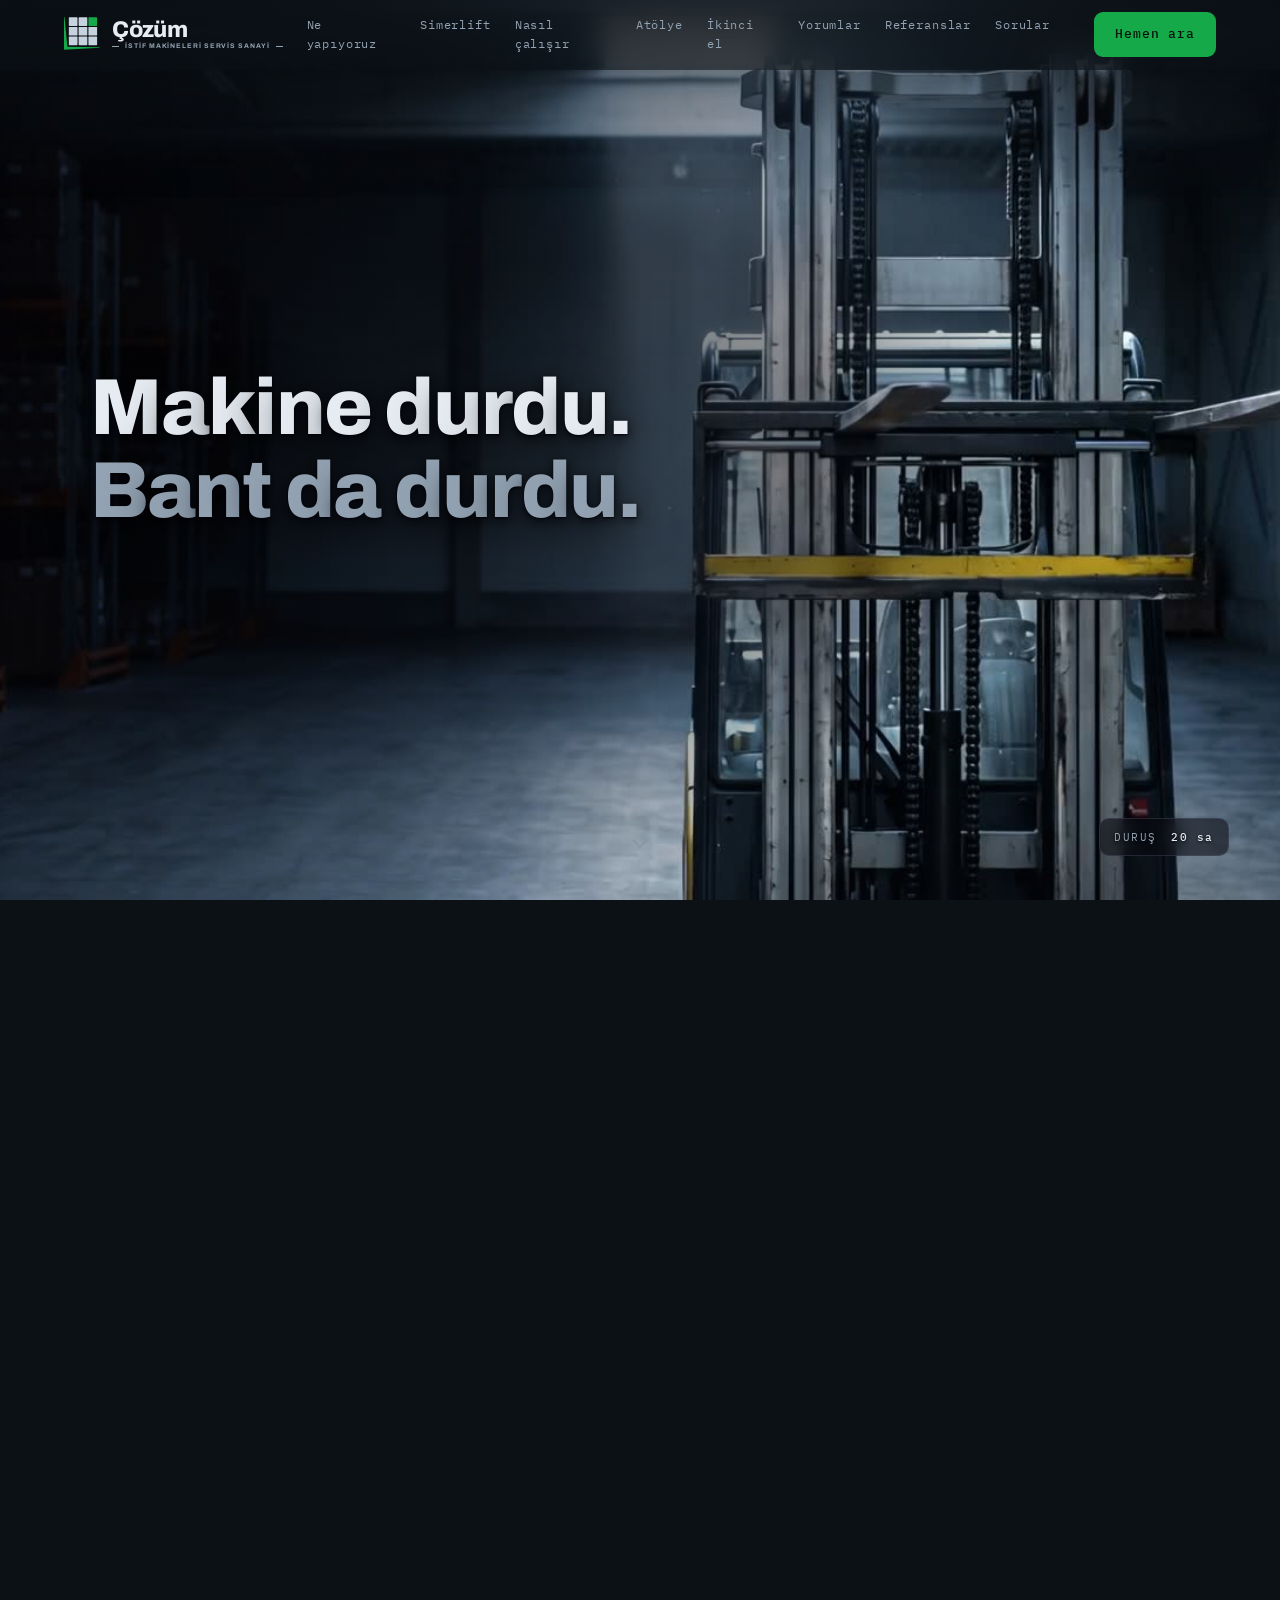
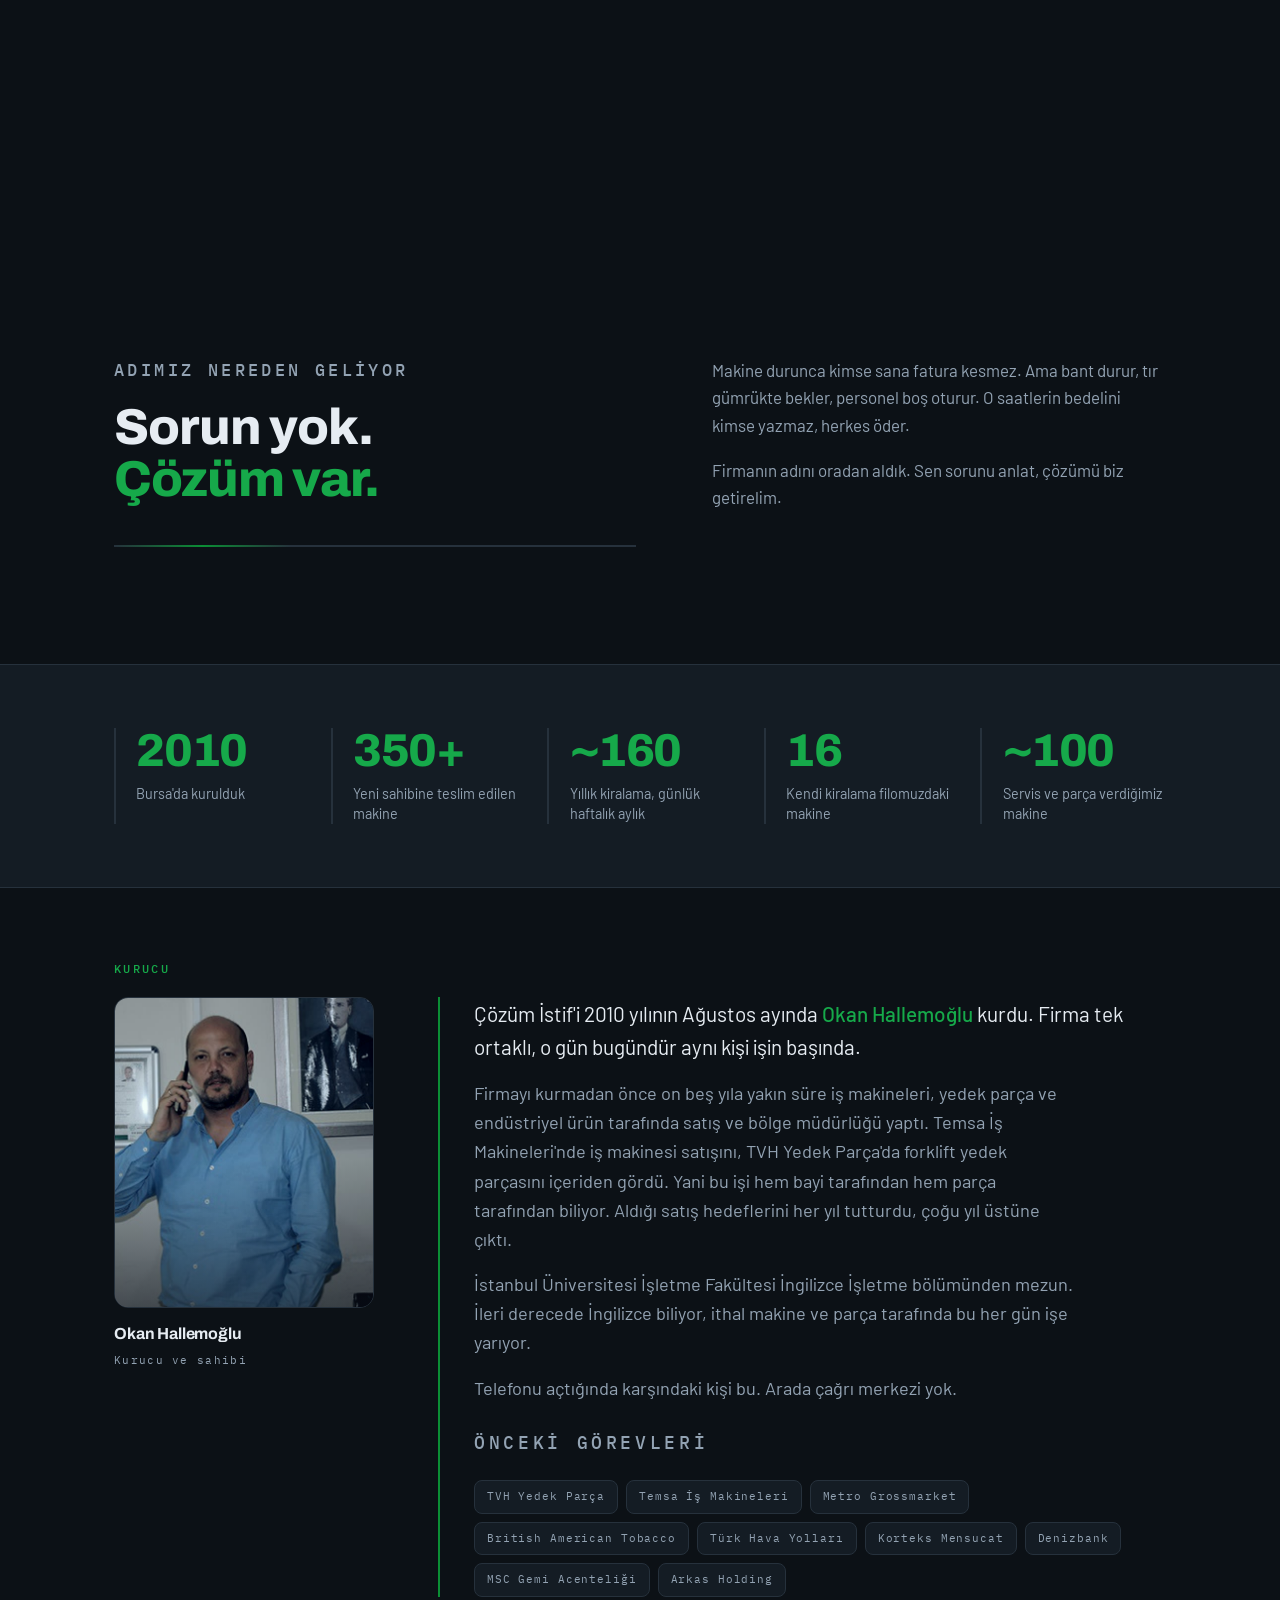
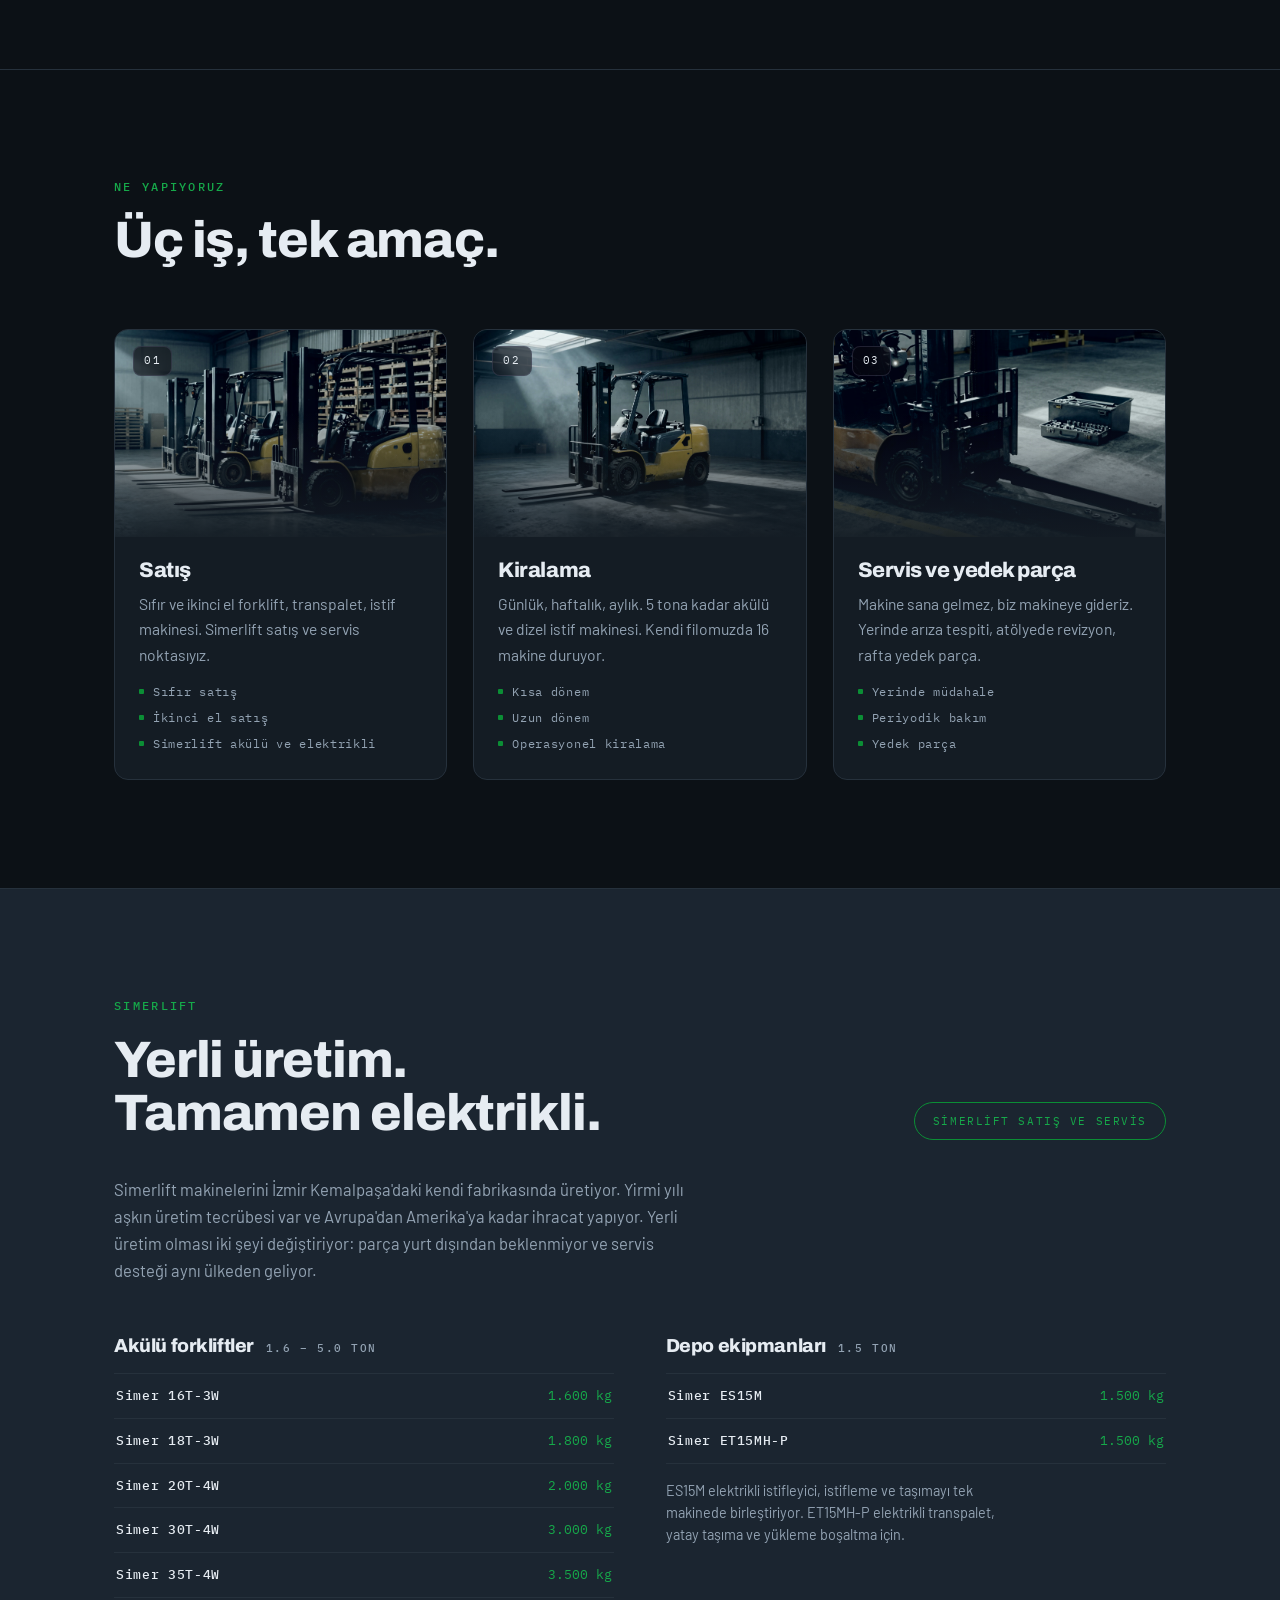
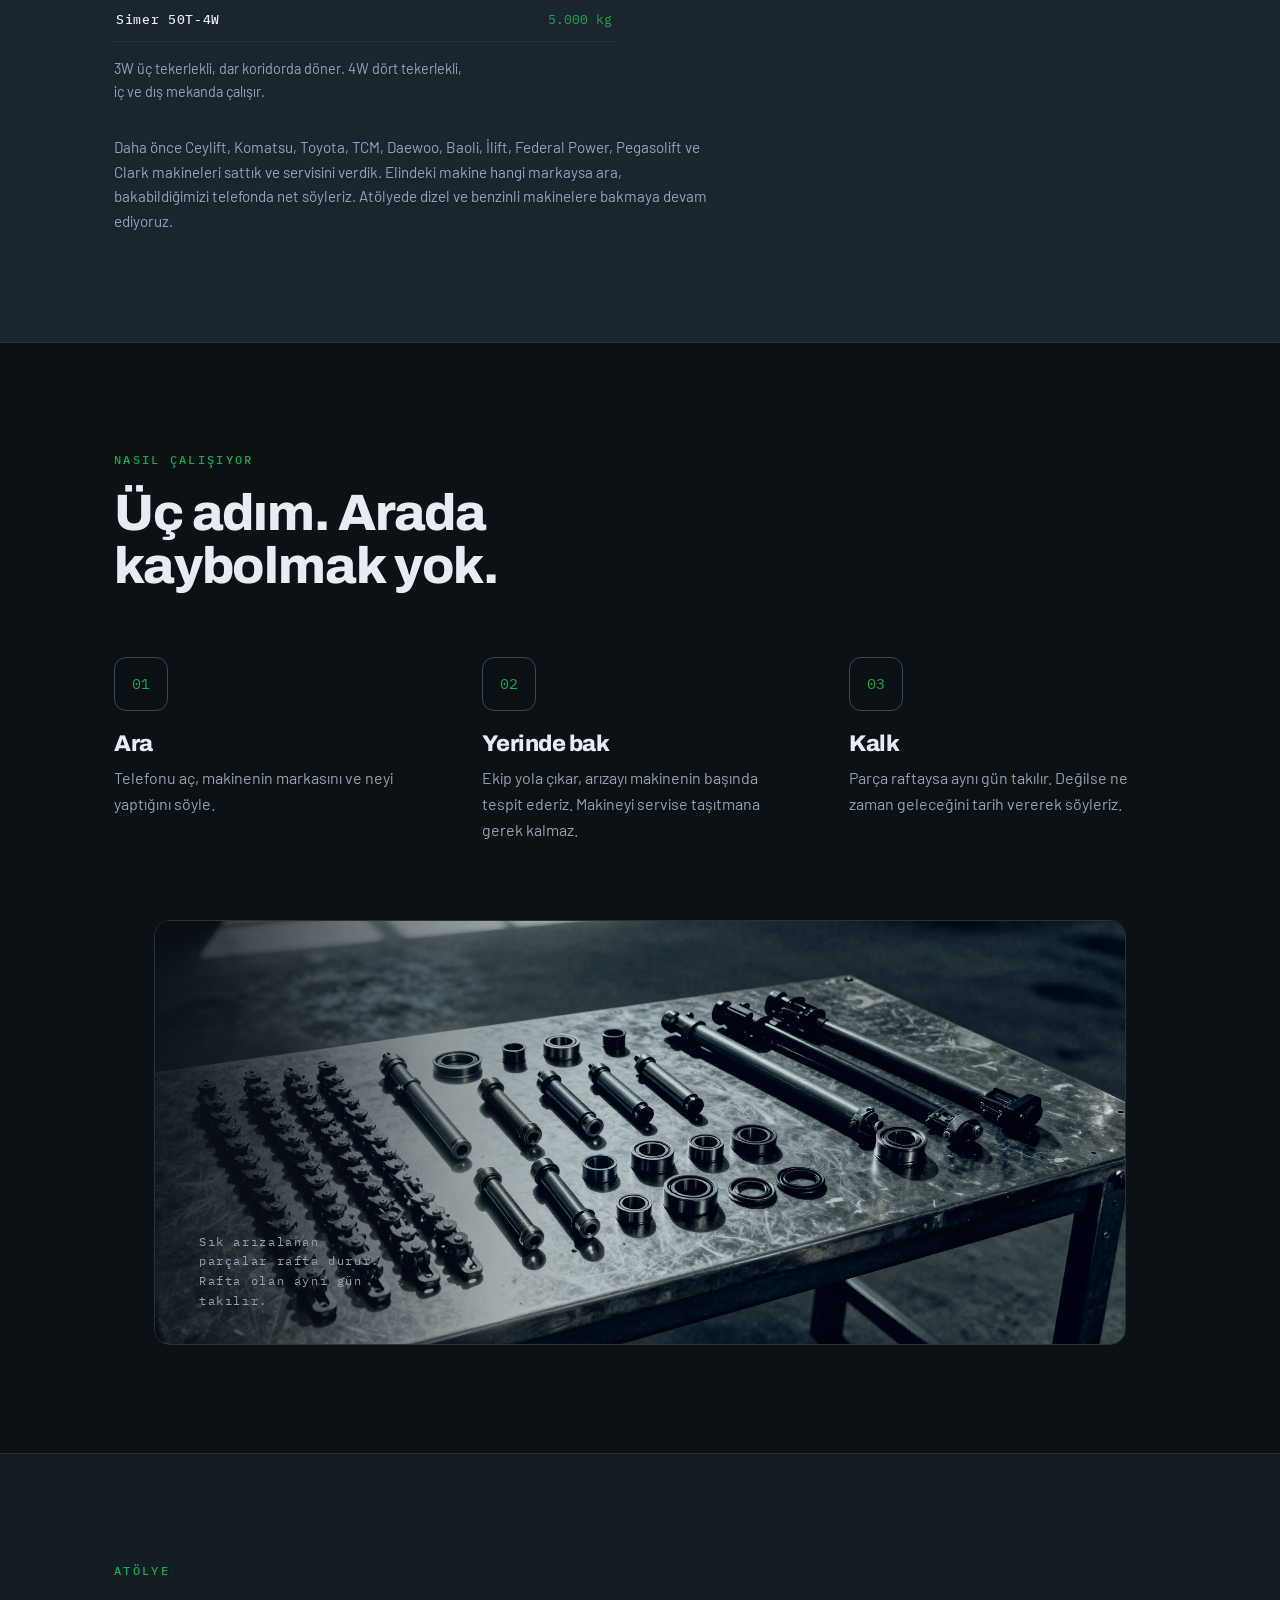
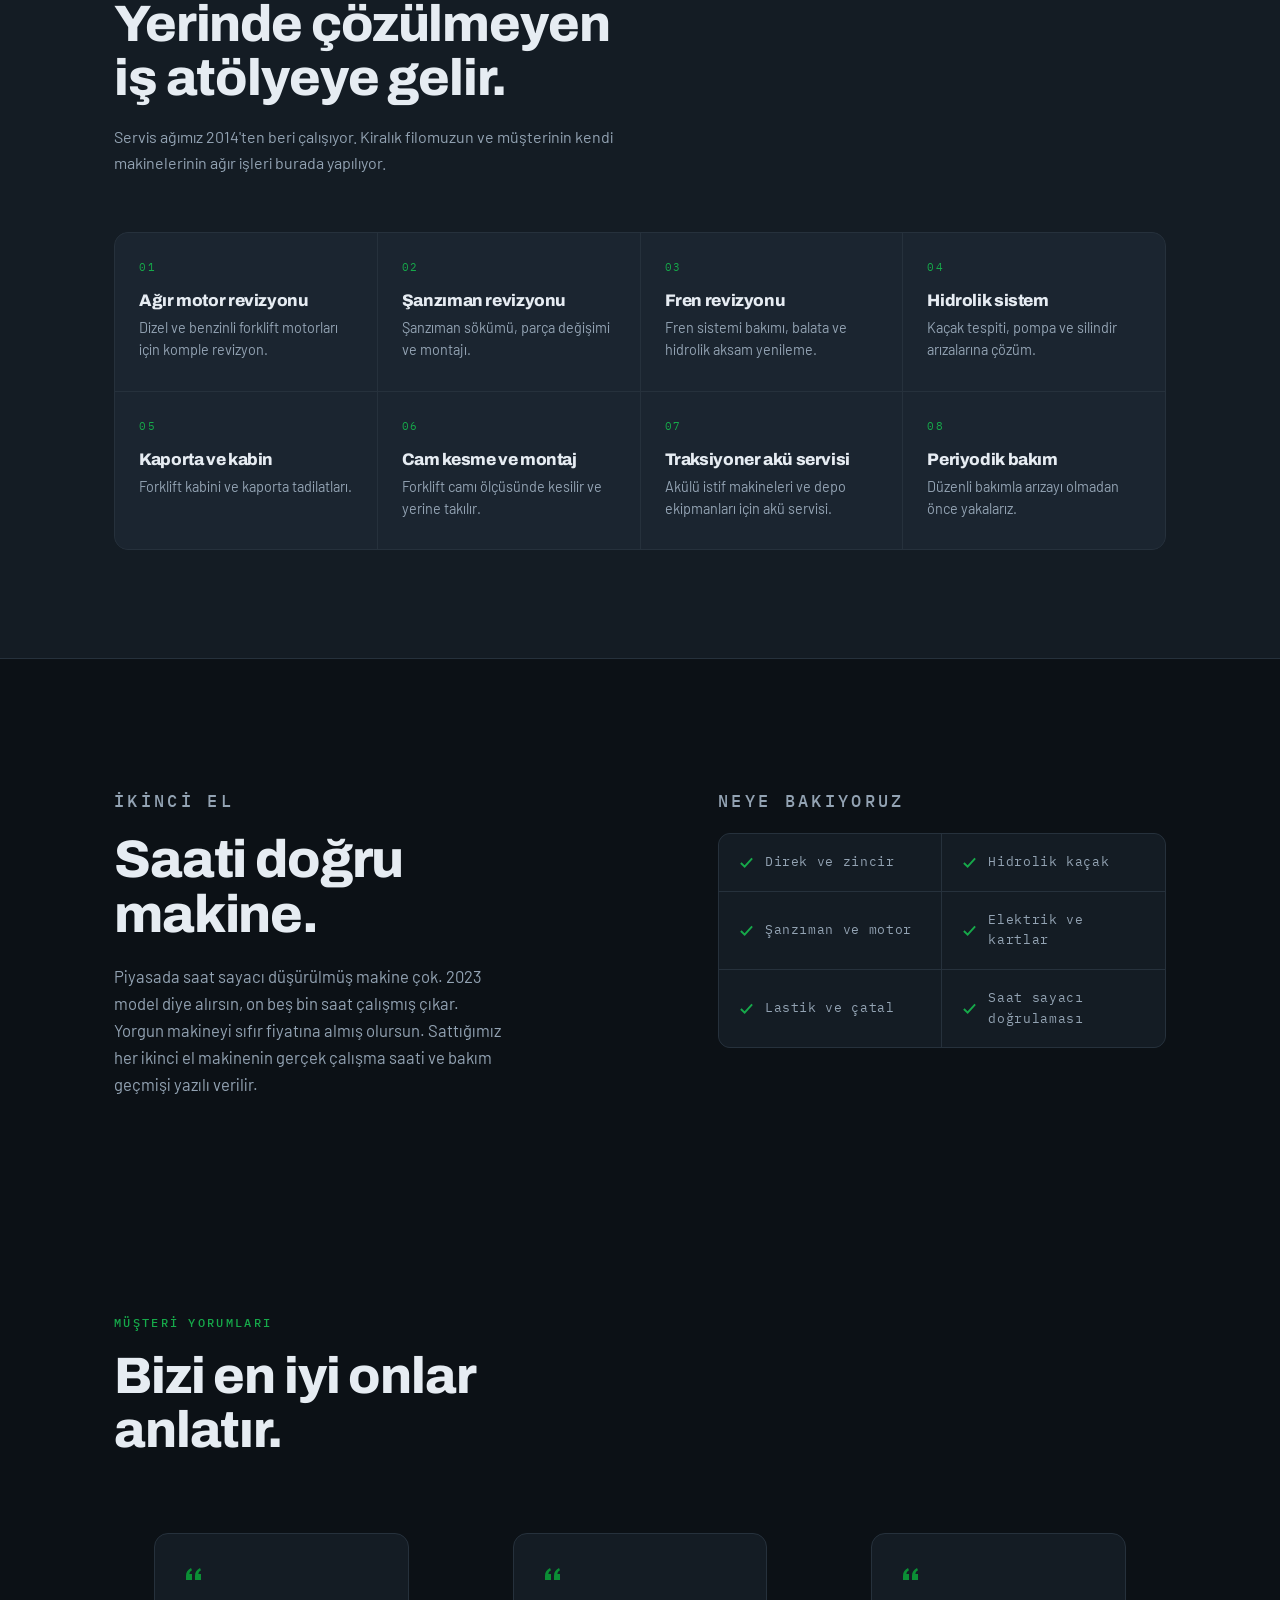
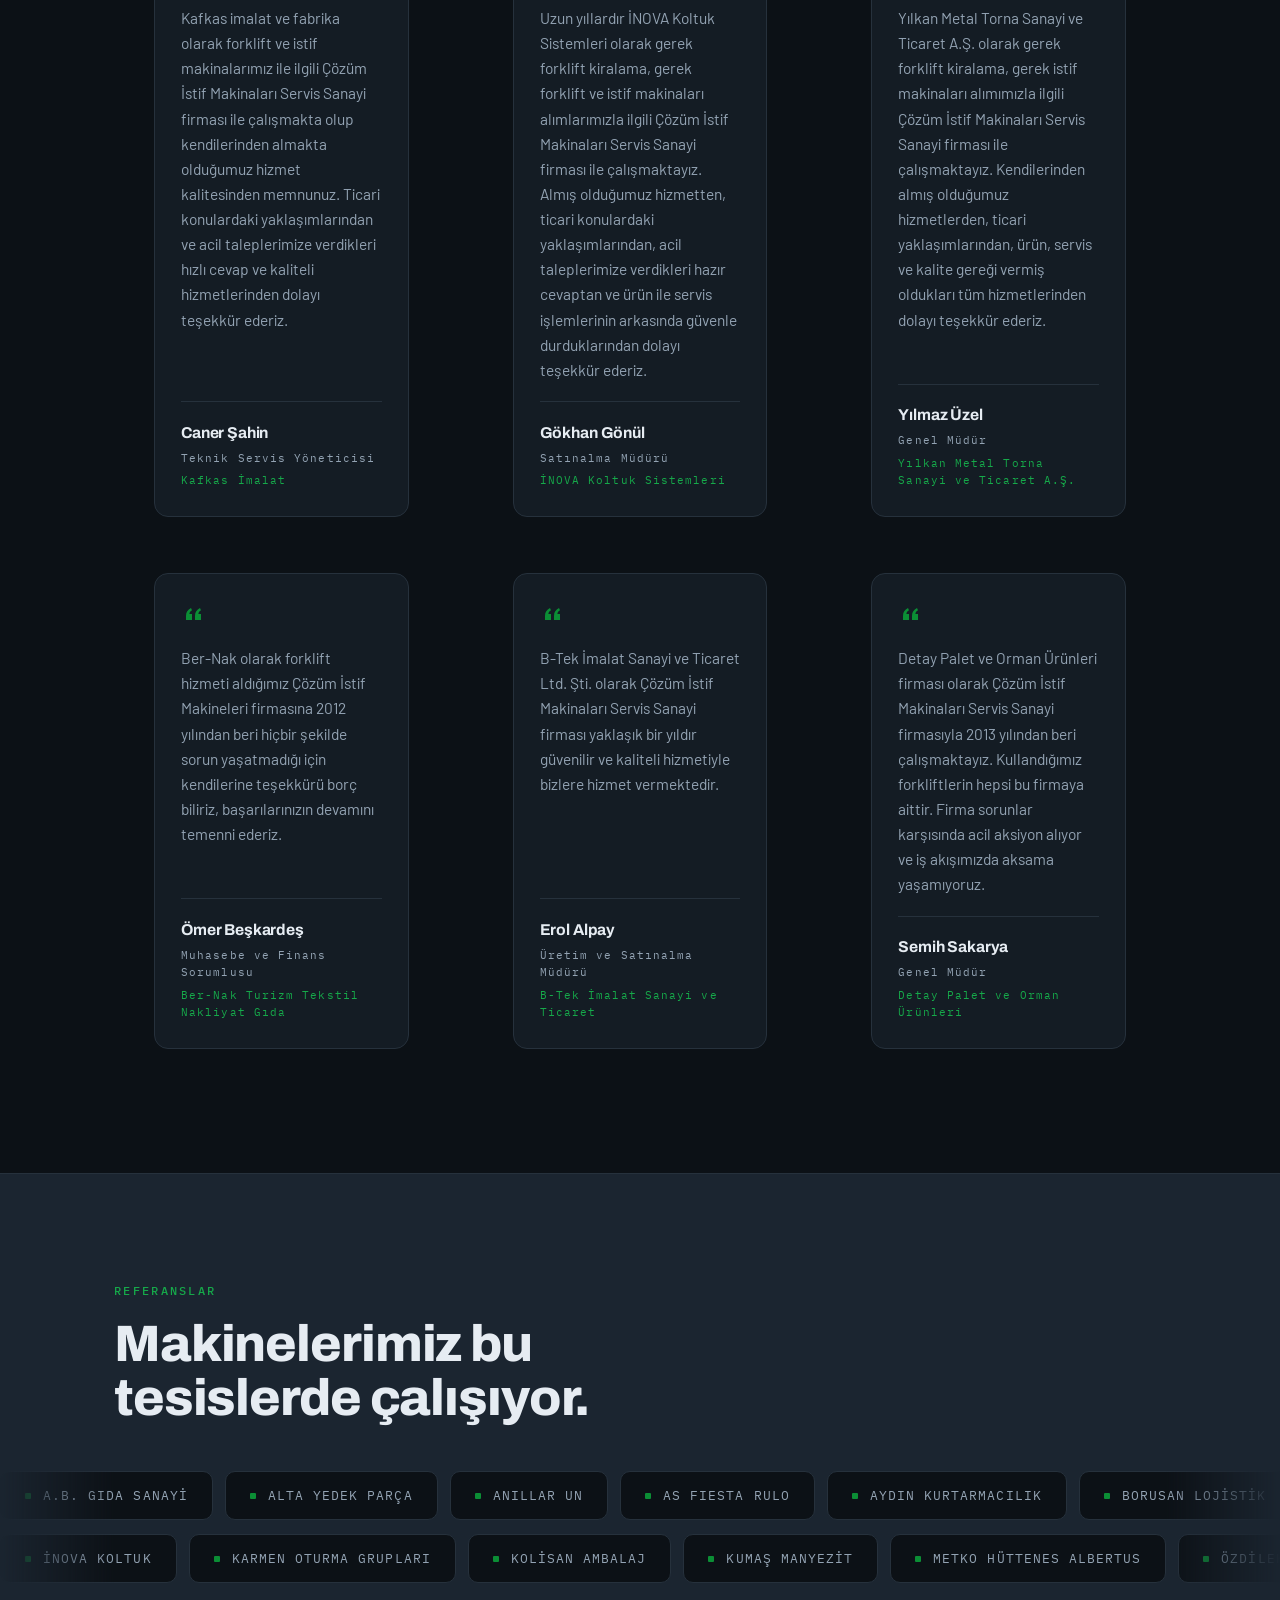
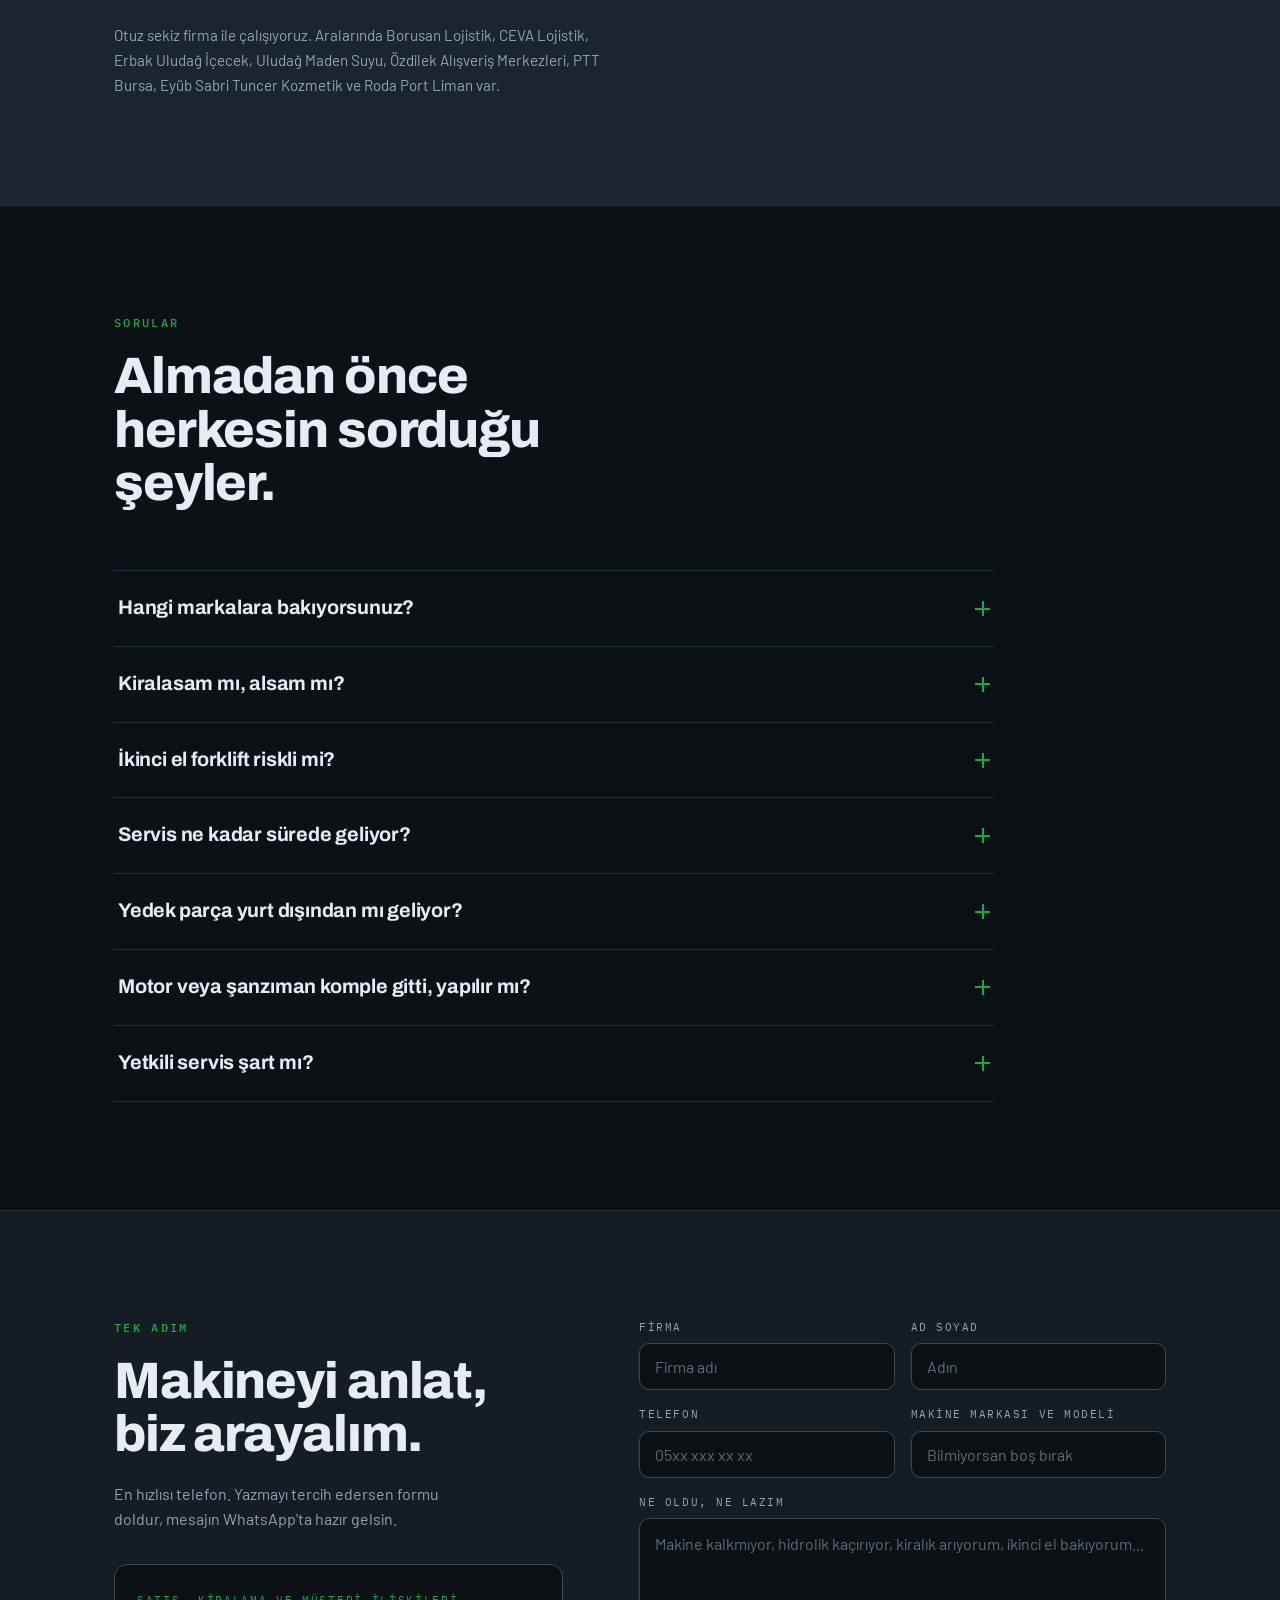
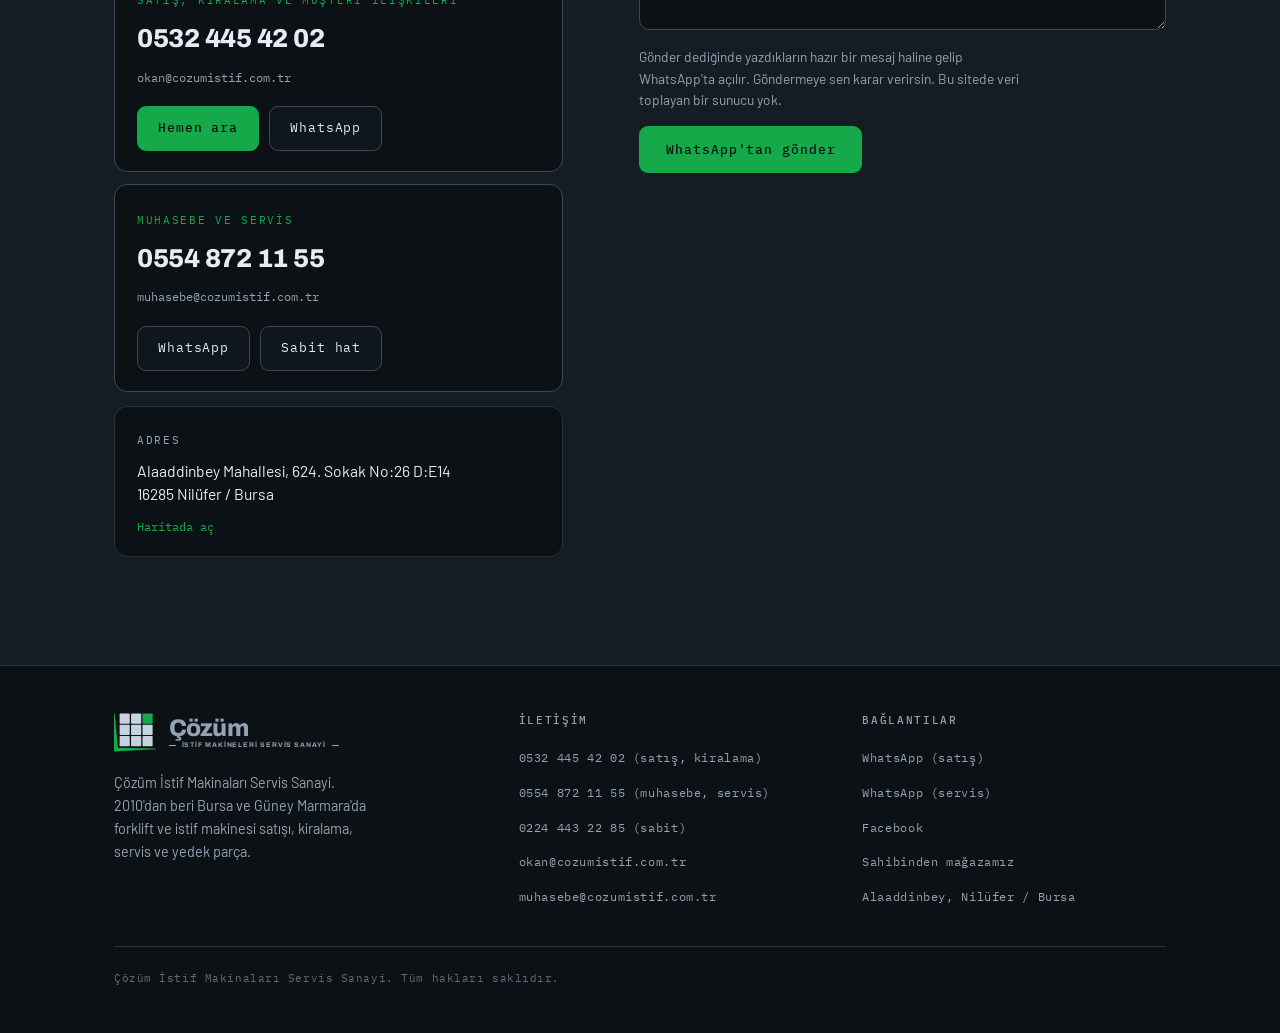
==== commit 78aa91c8: "Canli adresi yer tutucularin yerine yaz og:url, og:image ve LocalBusiness yapisal verisi mutlak adre" ====
--- a/cozum-istif/index.html
+++ b/cozum-istif/index.html
@@ -14,8 +14,8 @@
 <meta property="og:site_name" content="Çözüm İstif Makinaları Servis Sanayi">
 <meta property="og:title" content="Çözüm İstif | Bursa forklift satış, kiralama, servis">
 <meta property="og:description" content="2010'dan beri Bursa'da forklift ve istif makinesi. Simerlift satış ve servis. Gün değil, saat konuşuruz.">
-<meta property="og:url" content="PLACEHOLDER_LIVE_URL">
-<meta property="og:image" content="PLACEHOLDER_LIVE_URL/assets/hero-ending.jpg">
+<meta property="og:url" content="https://setolab7.github.io/cozum-istif">
+<meta property="og:image" content="https://setolab7.github.io/cozum-istif/assets/hero-ending.jpg">
 <meta name="twitter:card" content="summary_large_image">
 
 <link rel="icon" href="data:image/svg+xml,%3Csvg xmlns='http://www.w3.org/2000/svg' viewBox='0 0 116 112'%3E%3Crect x='-14' y='-16' width='150' height='150' fill='%230C1116'/%3E%3Cpath d='M0,3 L0,105 L111,99 L111,97 L10.5,95.5 L1.5,3 Z' fill='%2316A94A'/%3E%3Cg fill='%23C6D2DE'%3E%3Crect x='15' y='4' width='27' height='27' rx='2'/%3E%3Crect x='45.5' y='4' width='27' height='27' rx='2'/%3E%3Crect x='15' y='34' width='27' height='27' rx='2'/%3E%3Crect x='45.5' y='34' width='27' height='27' rx='2'/%3E%3Crect x='76' y='34' width='27' height='27' rx='2'/%3E%3Crect x='15' y='64' width='27' height='27' rx='2'/%3E%3Crect x='45.5' y='64' width='27' height='27' rx='2'/%3E%3Crect x='76' y='64' width='27' height='27' rx='2'/%3E%3C/g%3E%3Crect x='76' y='4' width='27' height='27' rx='2' fill='%2316A94A'/%3E%3C/svg%3E">
@@ -26,12 +26,12 @@
 {
   "@context": "https://schema.org",
   "@type": "LocalBusiness",
-  "@id": "PLACEHOLDER_LIVE_URL/#kurulus",
+  "@id": "https://setolab7.github.io/cozum-istif/#kurulus",
   "name": "Çözüm İstif Makinaları Servis Sanayi",
   "alternateName": "Çözüm İstif",
   "description": "2010'dan beri Bursa'da forklift ve istif makinesi satışı, kiralama, yerinde servis ve yedek parça. Simerlift satış ve servis.",
-  "url": "PLACEHOLDER_LIVE_URL",
-  "image": "PLACEHOLDER_LIVE_URL/assets/hero-ending.jpg",
+  "url": "https://setolab7.github.io/cozum-istif",
+  "image": "https://setolab7.github.io/cozum-istif/assets/hero-ending.jpg",
   "telephone": "+90 532 445 42 02",
   "email": "okan@cozumistif.com.tr",
   "foundingDate": "2010-08",
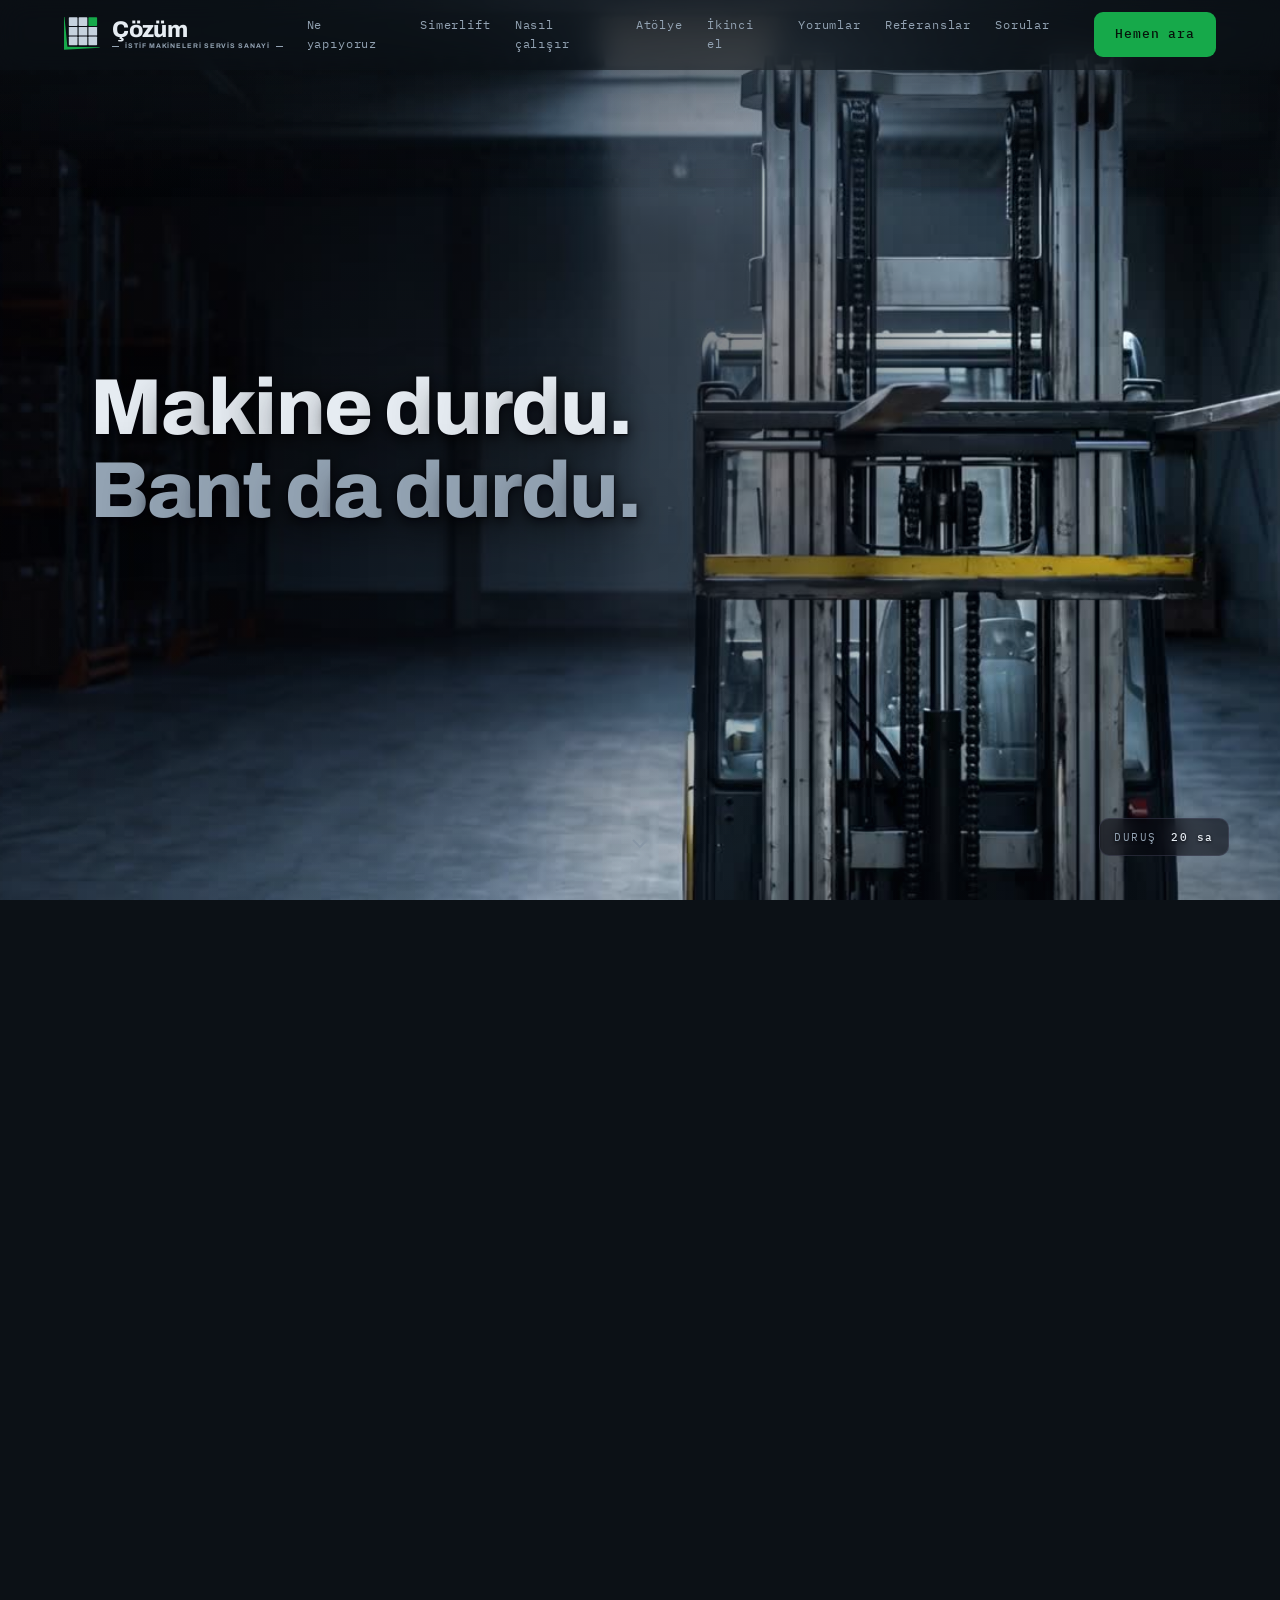
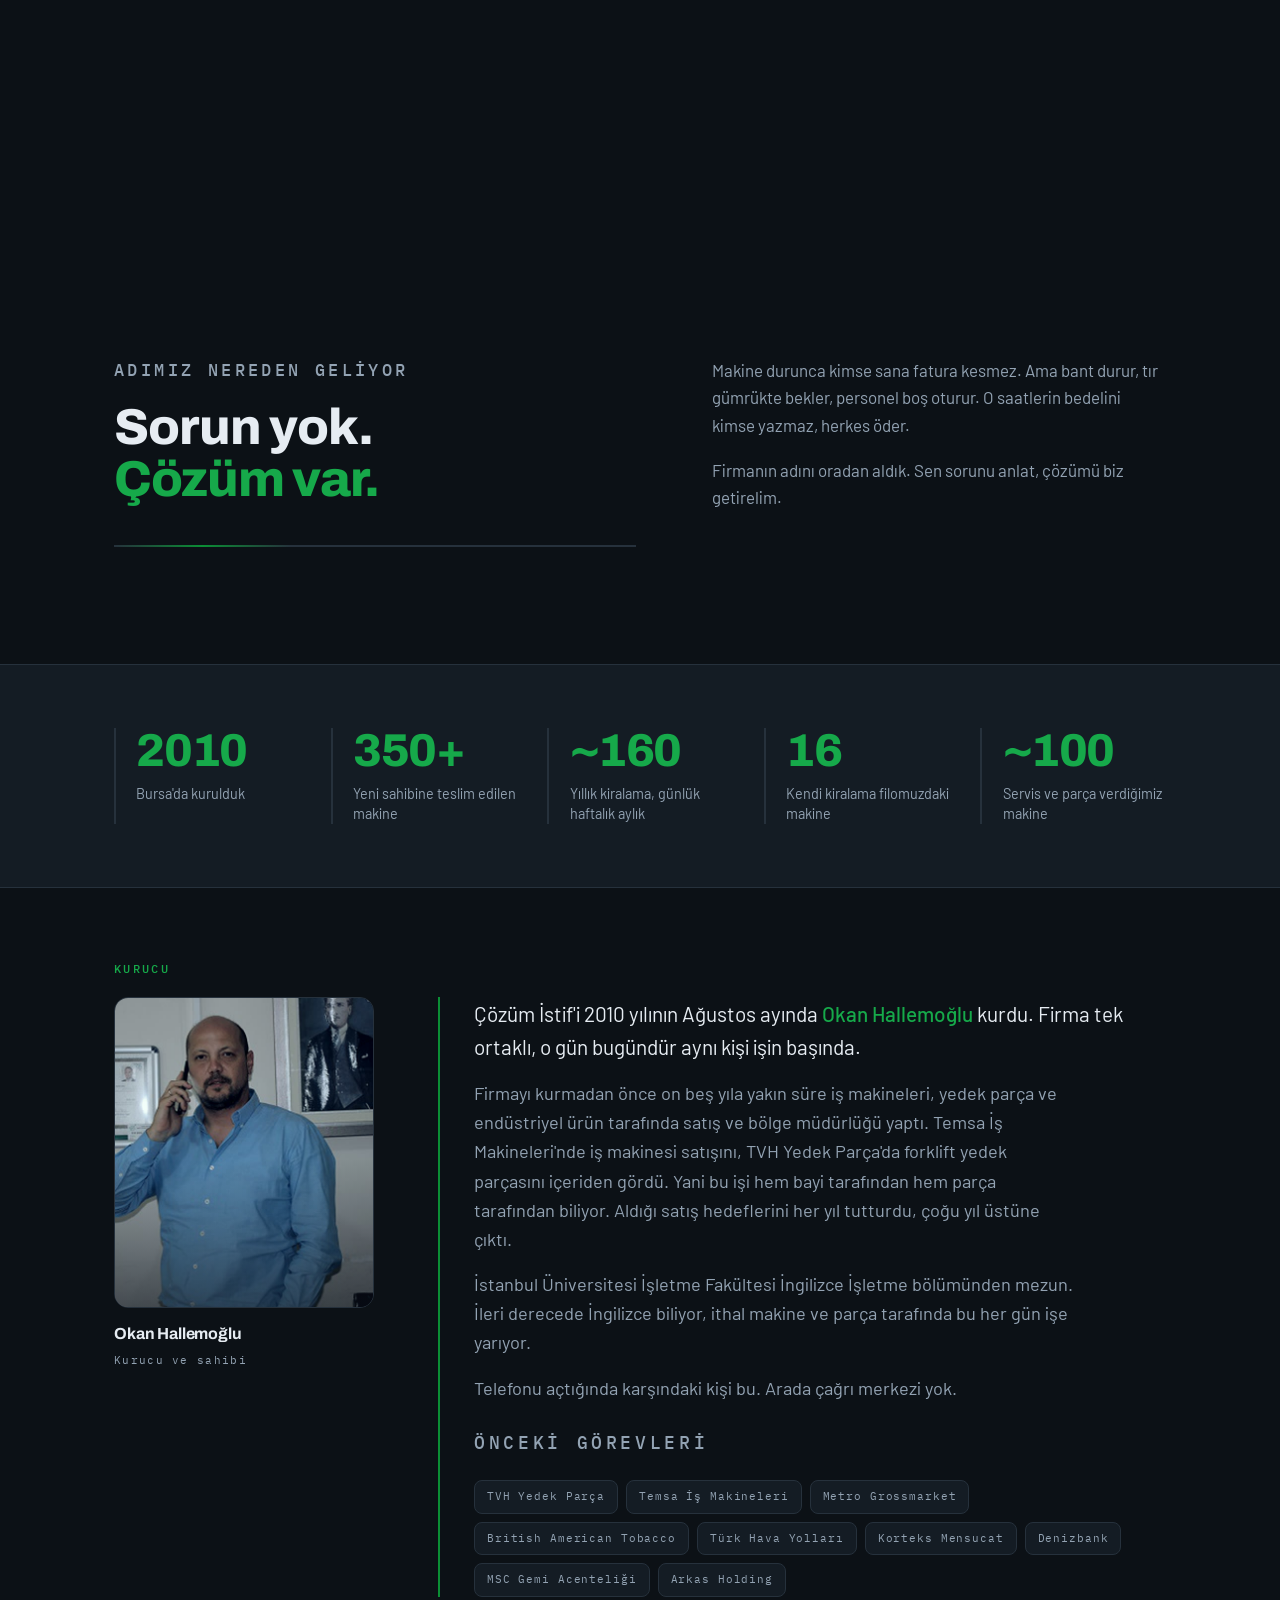
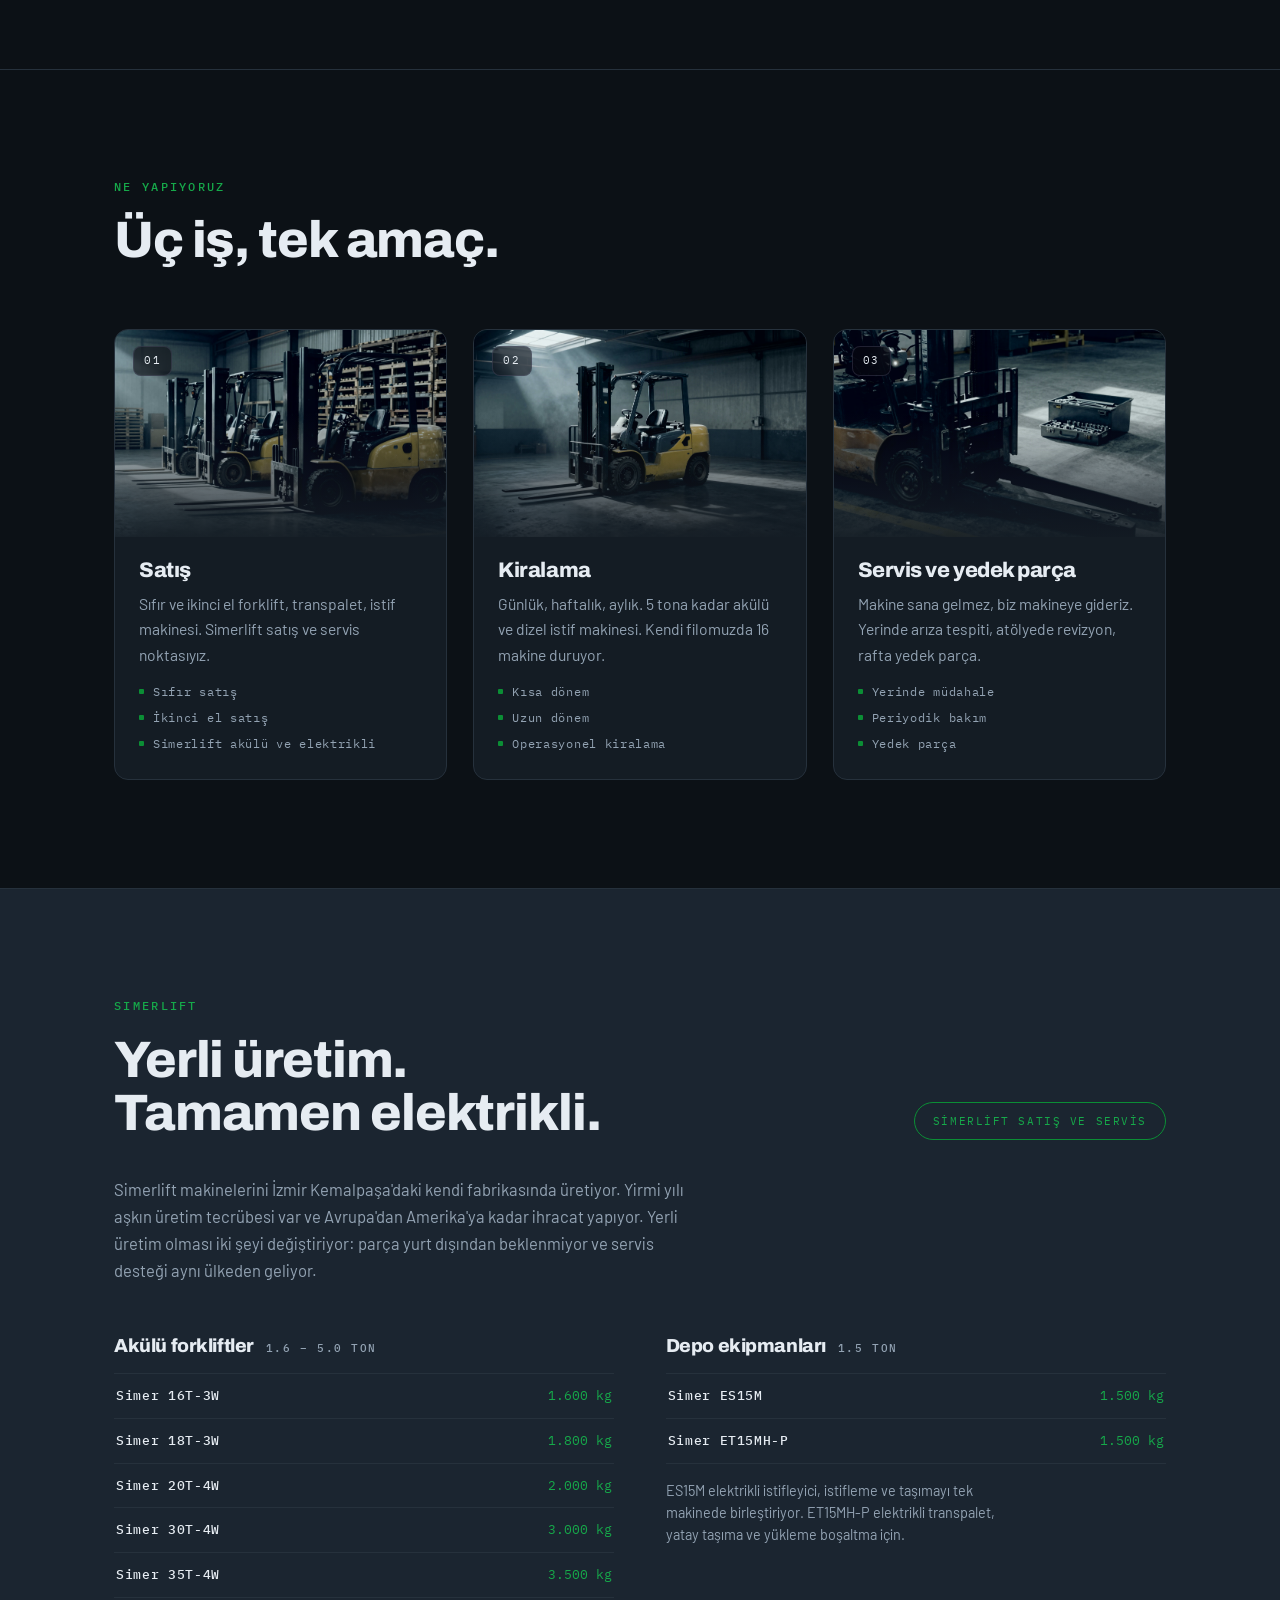
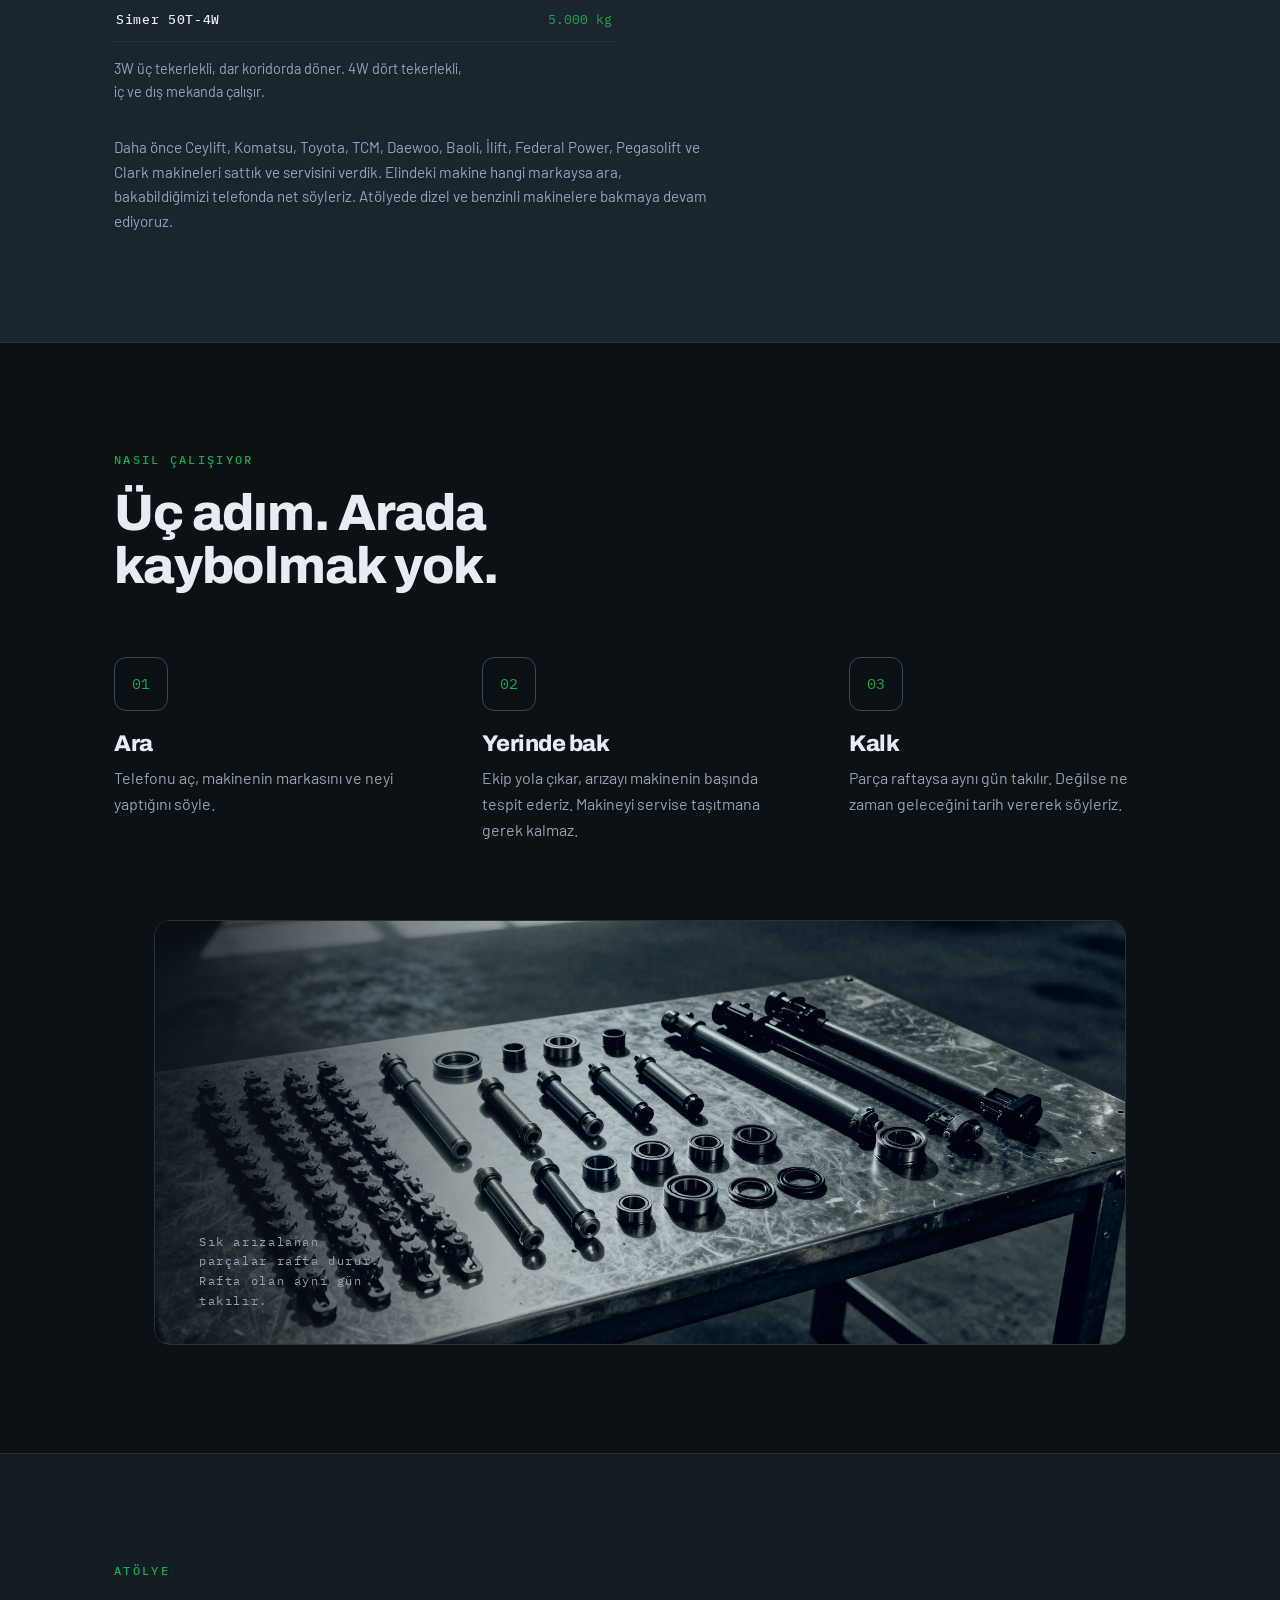
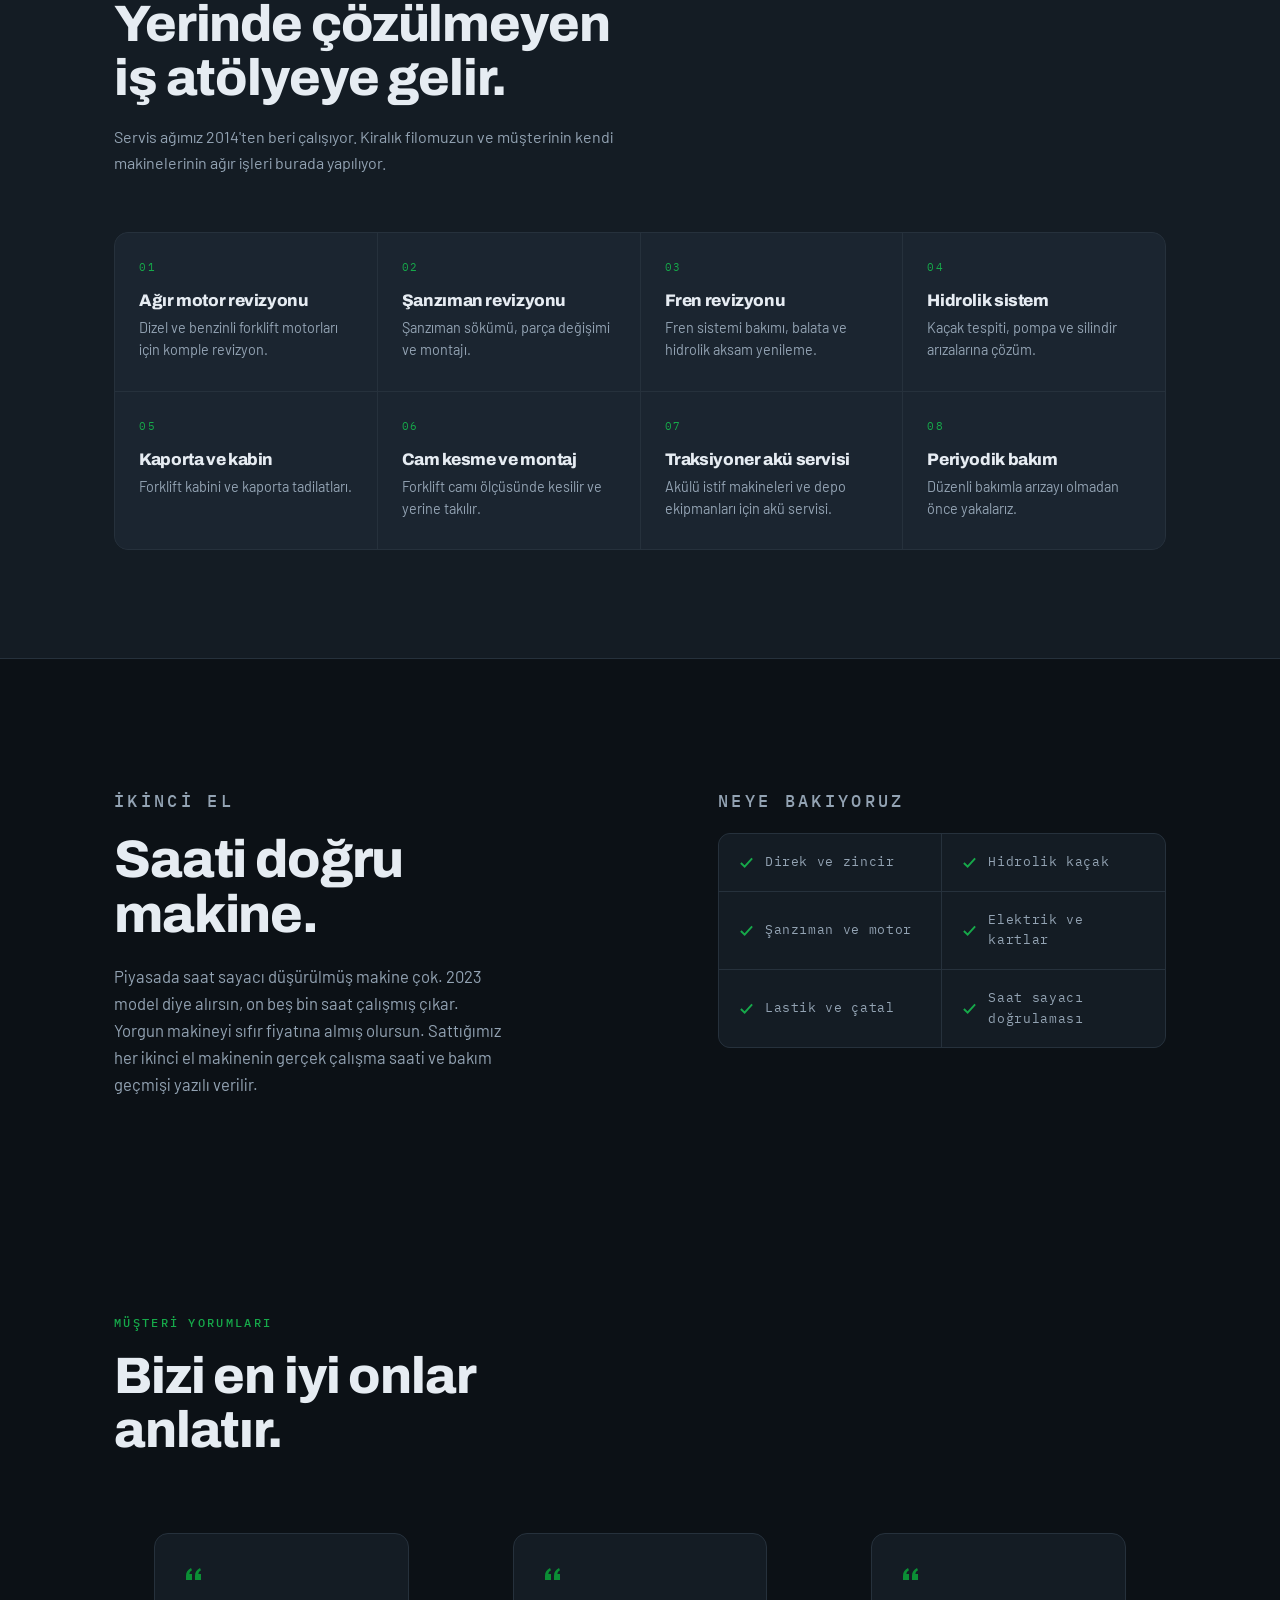
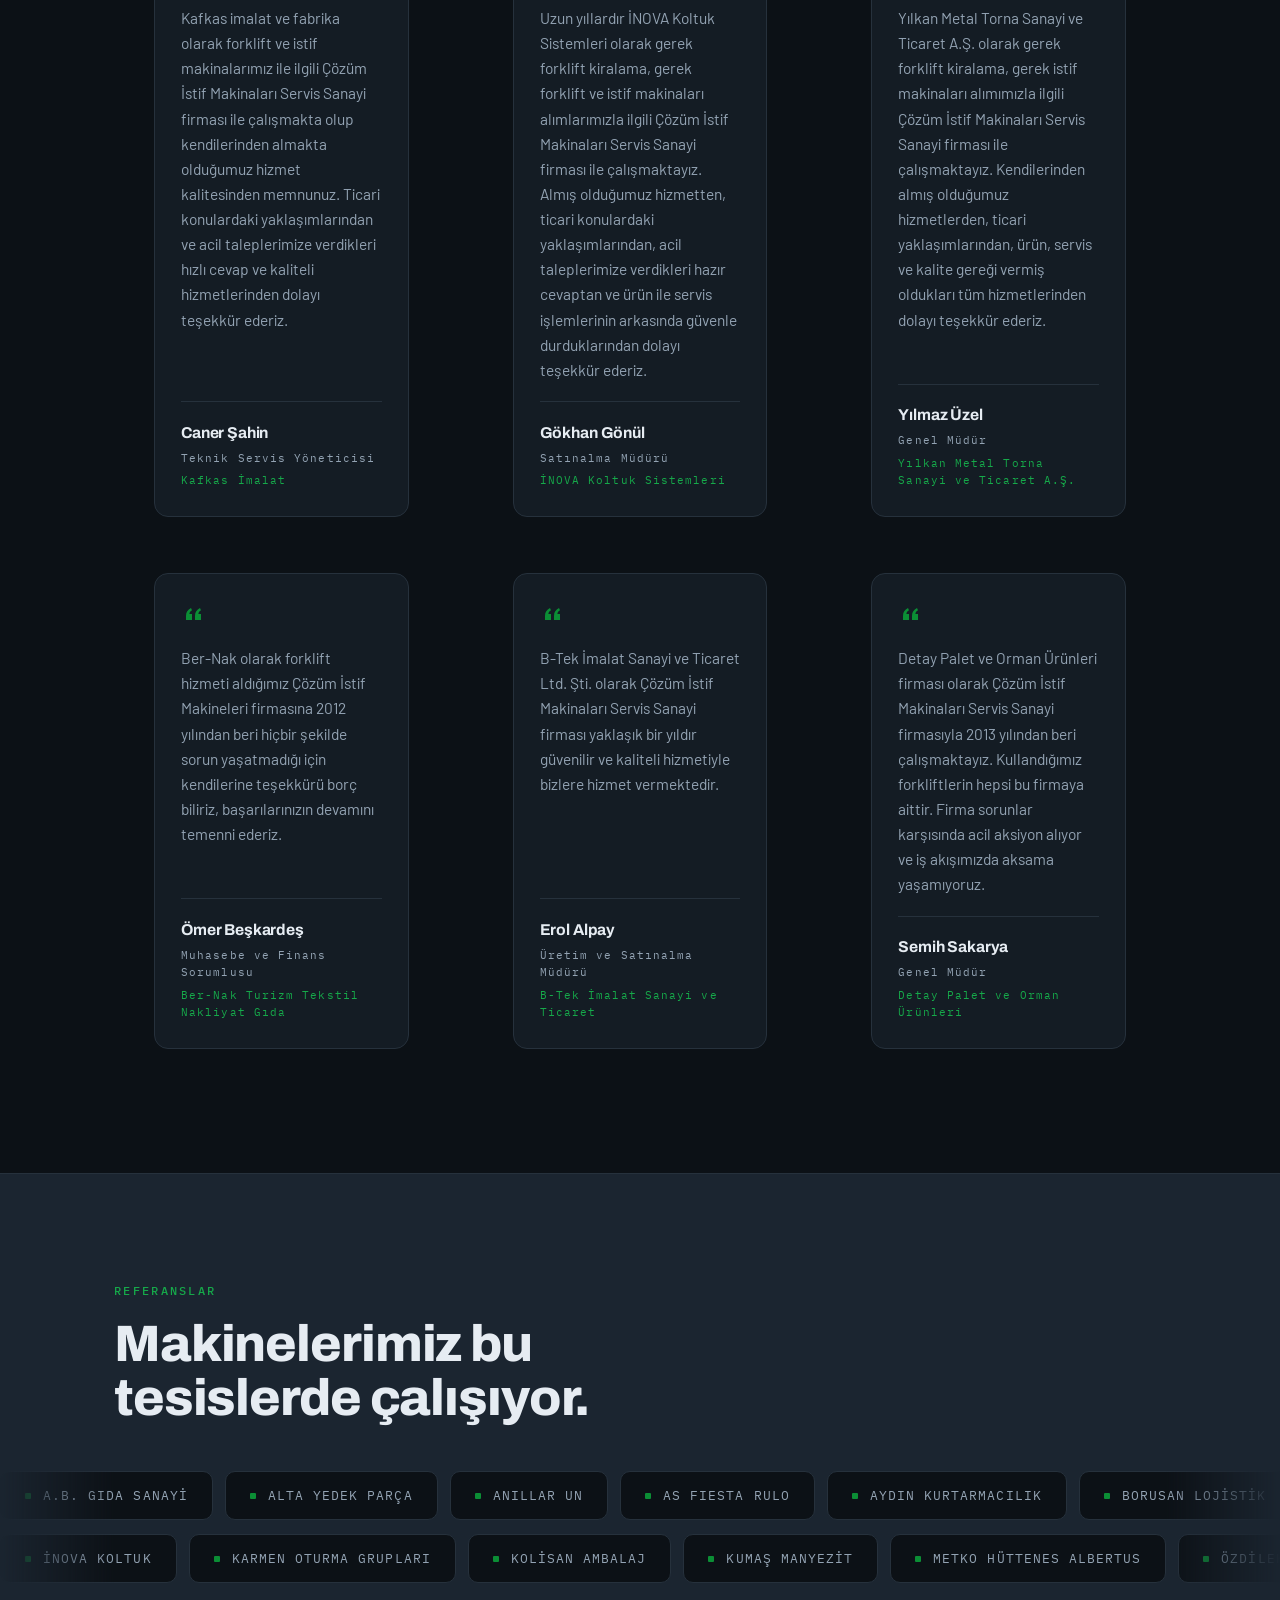
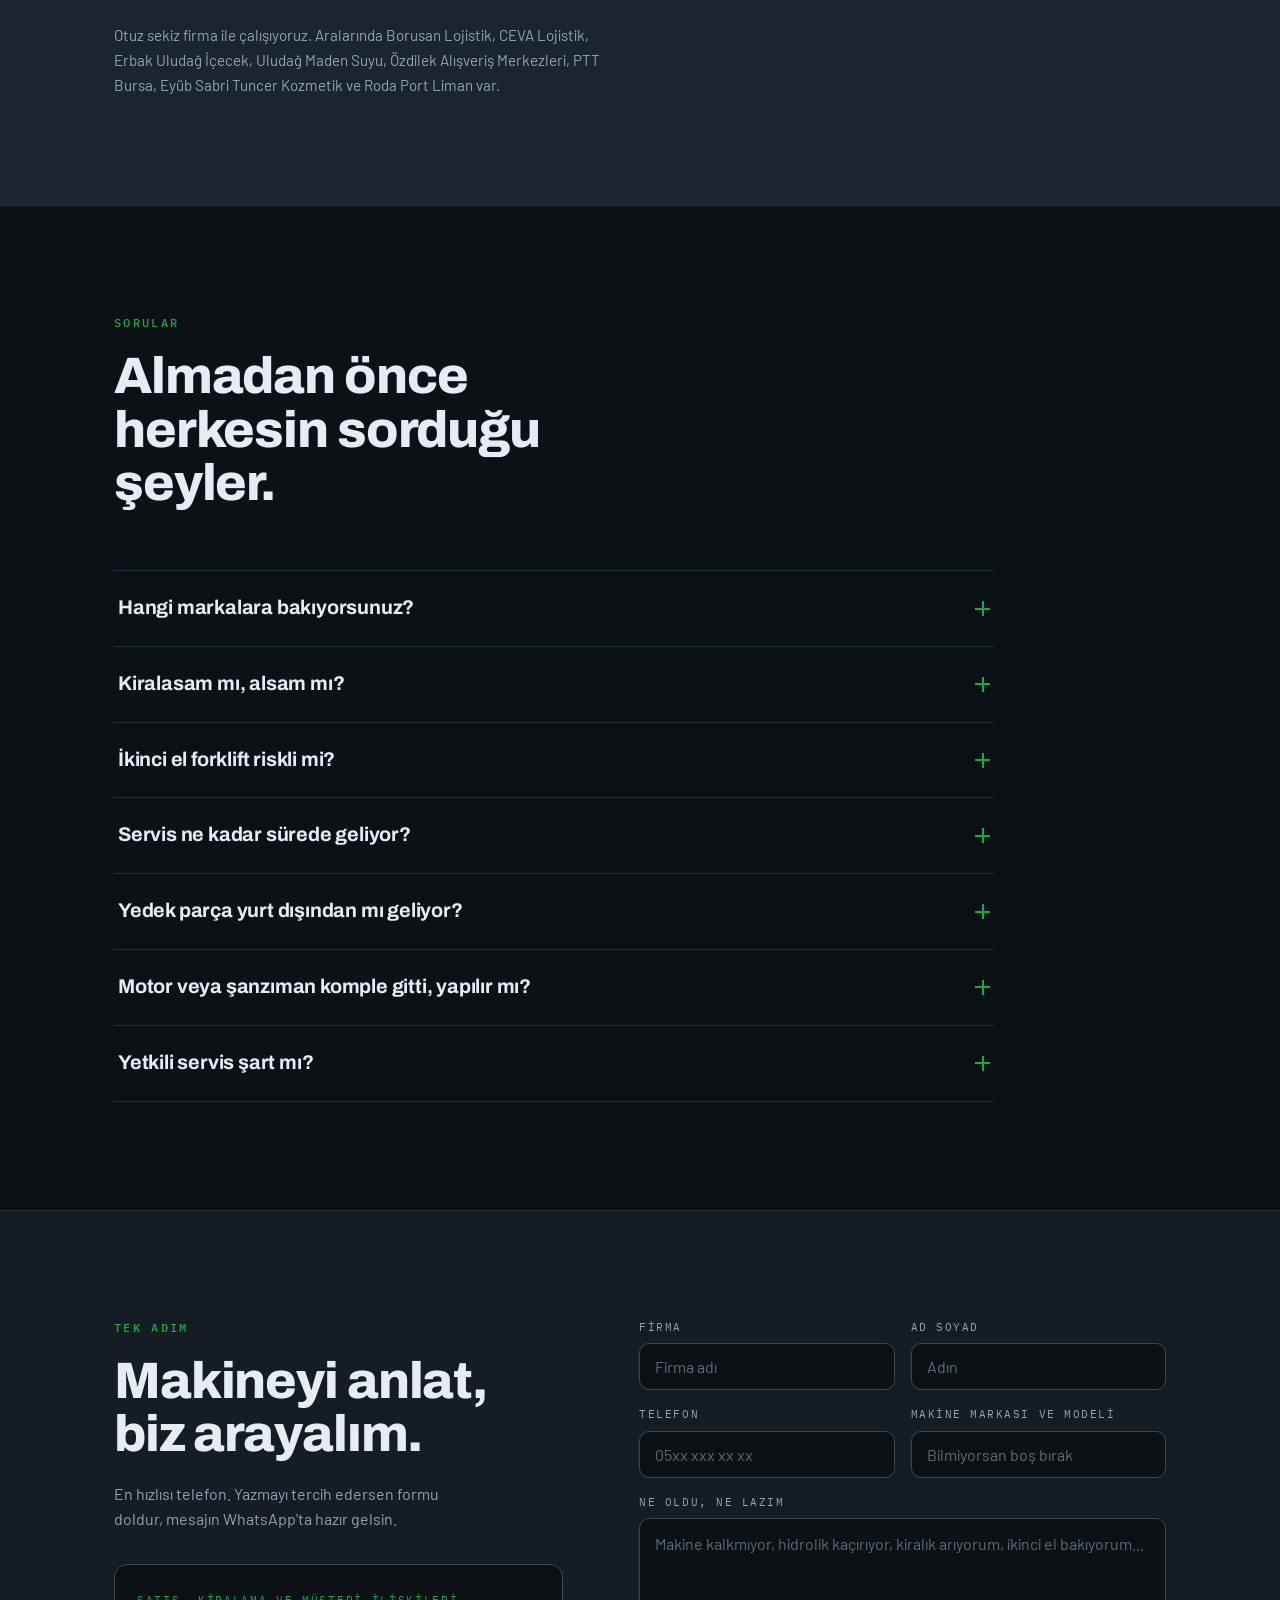
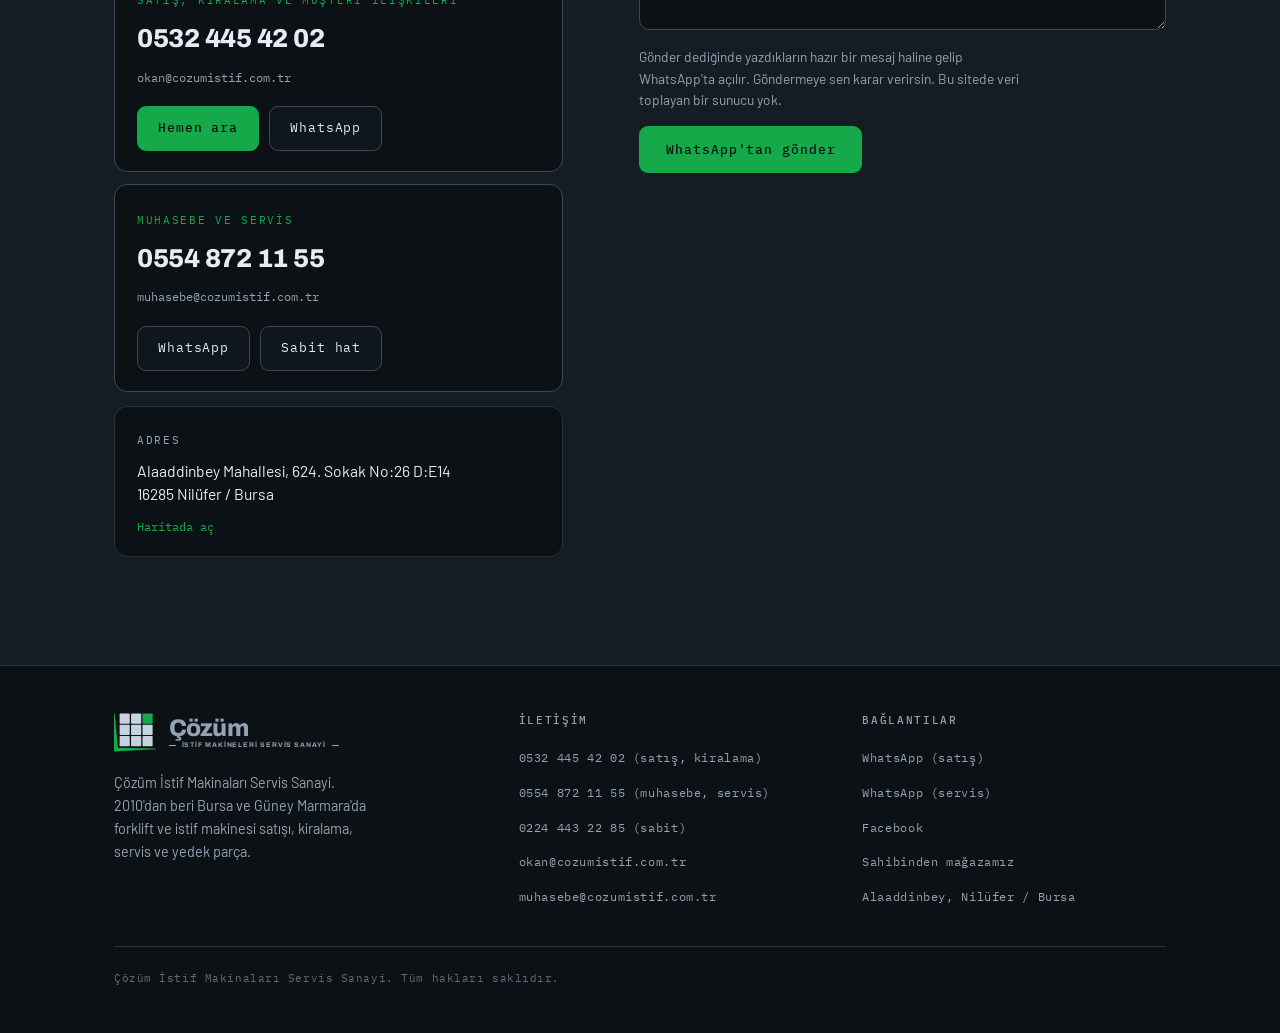
==== commit 2f63de7c: "iPhone'da kaydirmali video calismiyordu, duzelt iOS Safari hic oynatilmamis bir videonun karesini cu" ====
--- a/cozum-istif/index.html
+++ b/cozum-istif/index.html
@@ -738,6 +738,11 @@
   .band .btn{cursor:url("data:image/svg+xml,%3Csvg xmlns='http://www.w3.org/2000/svg' width='32' height='32' viewBox='0 0 32 32'%3E%3Cg stroke='%230A0E13' stroke-width='1.5' stroke-linejoin='round'%3E%3Crect x='2.6' y='3' width='9' height='6.2' rx='1.2' fill='%2316A94A'/%3E%3Cpath d='M2.2 9.2h10.4v3.3H2.2z' fill='%23E6ECF2'/%3E%3Cpath d='M12 3.2h3.7v23.4H12z' fill='%23E6ECF2'/%3E%3Cpath d='M15.7 4.1h11.2v2.3H15.7z' fill='%23E6ECF2'/%3E%3Cpath d='M24.7 6.4h2.3v9.1h-2.3z' fill='%23E6ECF2'/%3E%3Cpath d='M15.7 15.3h13.2v8.7a1.4 1.4 0 0 1-1.4 1.4H15.7z' fill='%2316A94A'/%3E%3C/g%3E%3Cg fill='%230A0E13'%3E%3Ccircle cx='19' cy='26' r='3.6'/%3E%3Ccircle cx='26.2' cy='26' r='3.6'/%3E%3C/g%3E%3Cg fill='%238FA3B5'%3E%3Ccircle cx='19' cy='26' r='1.35'/%3E%3Ccircle cx='26.2' cy='26' r='1.35'/%3E%3C/g%3E%3C/svg%3E") 2 11, pointer}
 }
 
+/* Kaydırma bu cihazda çalışmıyorsa (iOS'ta olabiliyor) sayfayı bozuk
+   bırakmayız, tasarlanmış durağan kahramana düşeriz. */
+body.scrub-dead .hero{display:none}
+body.scrub-dead .static-hero{display:flex}
+
 /* durağan kahraman kapıları: bu iki sorgu JS tarafındakiyle harfi harfine aynı.
    Telefon artık kaydırmalı videoyu görüyor, o yüzden sadece yan yatmış kısa
    ekran ve hareket azaltma tercihi durağan kahramana düşüyor. */
@@ -1488,6 +1493,8 @@
 }
 video.addEventListener('seeked',function(){
   seekBusy=false;
+  seekEverCompleted=true;
+  if(healthTimer){clearTimeout(healthTimer);healthTimer=null;}
   if(pendingTime!==null){var t=pendingTime;pendingTime=null;requestSeek(t);}
 });
 video.addEventListener('error',function(){seekBusy=false;pendingTime=null;failVideo();});
@@ -1550,6 +1557,76 @@
     ring.parentNode.replaceChild(ch,ring);ring=null;
   }
 }
+/* ============================================================
+   iOS kilidi. Safari, hic oynatilmamis bir videonun karesini
+   currentTime ile bastirmiyor; once kullanici hareketiyle
+   tetiklenmis bir play/pause gerekiyor. Bu olmadan iPhone'da
+   kaydirmali video sessizce olu kaliyor.
+   ============================================================ */
+var videoUnlocked=false;
+function unlockVideo(){
+  if(videoUnlocked||!video.src) return;
+  videoUnlocked=true;
+  try{
+    var pr=video.play();
+    if(pr&&pr.then) pr.then(function(){try{video.pause();}catch(e){}}).catch(function(){});
+    else { try{video.pause();}catch(e){} }
+  }catch(e){}
+}
+['touchstart','pointerdown','mousedown','click','keydown'].forEach(function(t){
+  window.addEventListener(t,unlockVideo,{passive:true});
+});
+
+/* Kaydirma gercekten calisiyor mu. Calismiyorsa sayfayi bozuk
+   birakmak yerine tasarlanmis duragan kahramana dusuyoruz. */
+var seekEverCompleted=false, healthTimer=null;
+function armSeekHealth(){
+  if(healthTimer) return;
+  healthTimer=setTimeout(function(){
+    if(!seekEverCompleted) scrubDead();
+  },7000);
+}
+function scrubDead(){
+  document.body.classList.add('scrub-dead');
+  disableScrub();
+  if(stage) stage.classList.remove('video-ready');
+}
+
+/* Sunucu parcali indirmeyi (Range) destekliyorsa videoyu dogrudan
+   baglariz: tarayici sadece ihtiyaci olan parcayi ceker. Telefonda
+   2,8 MB'lik dosyanin tamamini indirmek gerekmez ve iOS bu yolda
+   cok daha guvenilir. Desteklemiyorsa Blob yoluna duseriz. */
+function initVideoSource(){
+  var zaman=setTimeout(function(){baglaBlob();},2500);   // HEAD takilirsa bekletme
+  var karar=false;
+  fetch(VIDEO_URL,{method:'HEAD'}).then(function(res){
+    var ar=(res.headers.get('accept-ranges')||'').toLowerCase();
+    if(karar) return; karar=true; clearTimeout(zaman);
+    if(res.ok&&ar.indexOf('bytes')>-1) baglaDogrudan(); else baglaBlob();
+  }).catch(function(){
+    if(karar) return; karar=true; clearTimeout(zaman);
+    baglaBlob();
+  });
+  function baglaBlob(){ if(!video.src) loadHeroBlob().catch(failVideo); }
+  function baglaDogrudan(){ if(!video.src) attachDirect(); }
+}
+
+function attachDirect(){
+  video.preload='auto';
+  video.src=VIDEO_URL;
+  video.load();
+  var son=0;
+  video.addEventListener('progress',function(){
+    if(!ring||!video.duration) return;
+    var b=video.buffered;
+    if(!b.length) return;
+    var frac=Math.min(1,b.end(b.length-1)/video.duration);
+    var now=performance.now();
+    if(now-son>100||frac===1){son=now;ring.style.setProperty('--ld',Math.round(126*(1-frac)));}
+  });
+  wireReady();
+}
+
 function loadHeroBlob(){
   var ctrl=new AbortController();
   var watchdog=setTimeout(function(){ctrl.abort();},20000);
@@ -1577,18 +1654,27 @@
   if(ring) ring.style.setProperty('--ld',0);
   video.src=URL.createObjectURL(blob);
   video.load();
+  wireReady();
+}
+
+function wireReady(){
+  video.addEventListener('loadedmetadata',function(){unlockVideo();},{once:true});
   video.addEventListener('canplay',function(){
+    if(ring) ring.style.setProperty('--ld',0);
+    unlockVideo();
     if(video.duration) requestSeek(heroProgress()*video.duration);
     stage.classList.add('video-ready');
+    armSeekHealth();
   },{once:true});
 }
+
 function initHeroOnce(){
   if(videoStarted) return;
   videoStarted=true;
   poster.style.backgroundImage="url('assets/hero-poster.jpg')";
   loadStart=performance.now();
   var started=false;
-  function start(){if(started)return;started=true;loadHeroBlob().catch(failVideo);}
+  function start(){if(started)return;started=true;initVideoSource();}
   var pi=new Image();pi.onload=start;pi.onerror=start;pi.src='assets/hero-poster.jpg';
   setTimeout(start,4000);
 }
